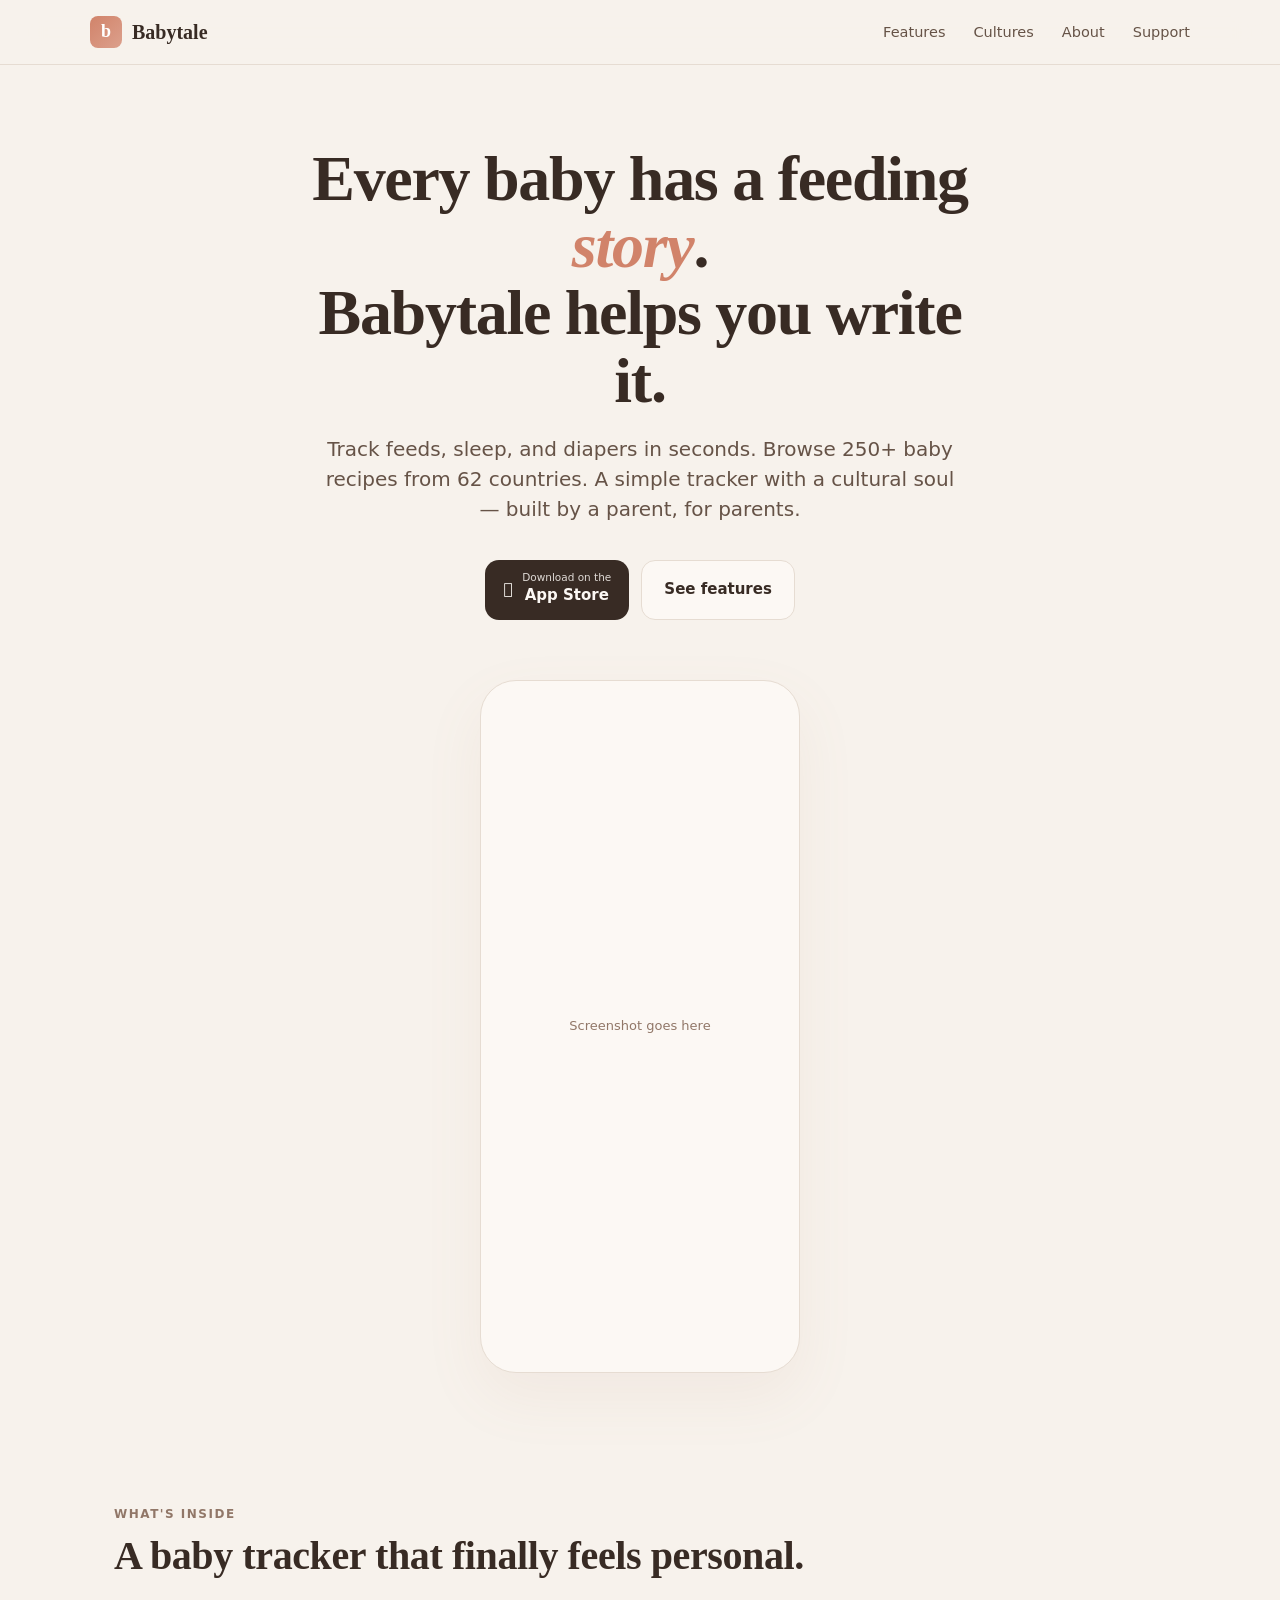
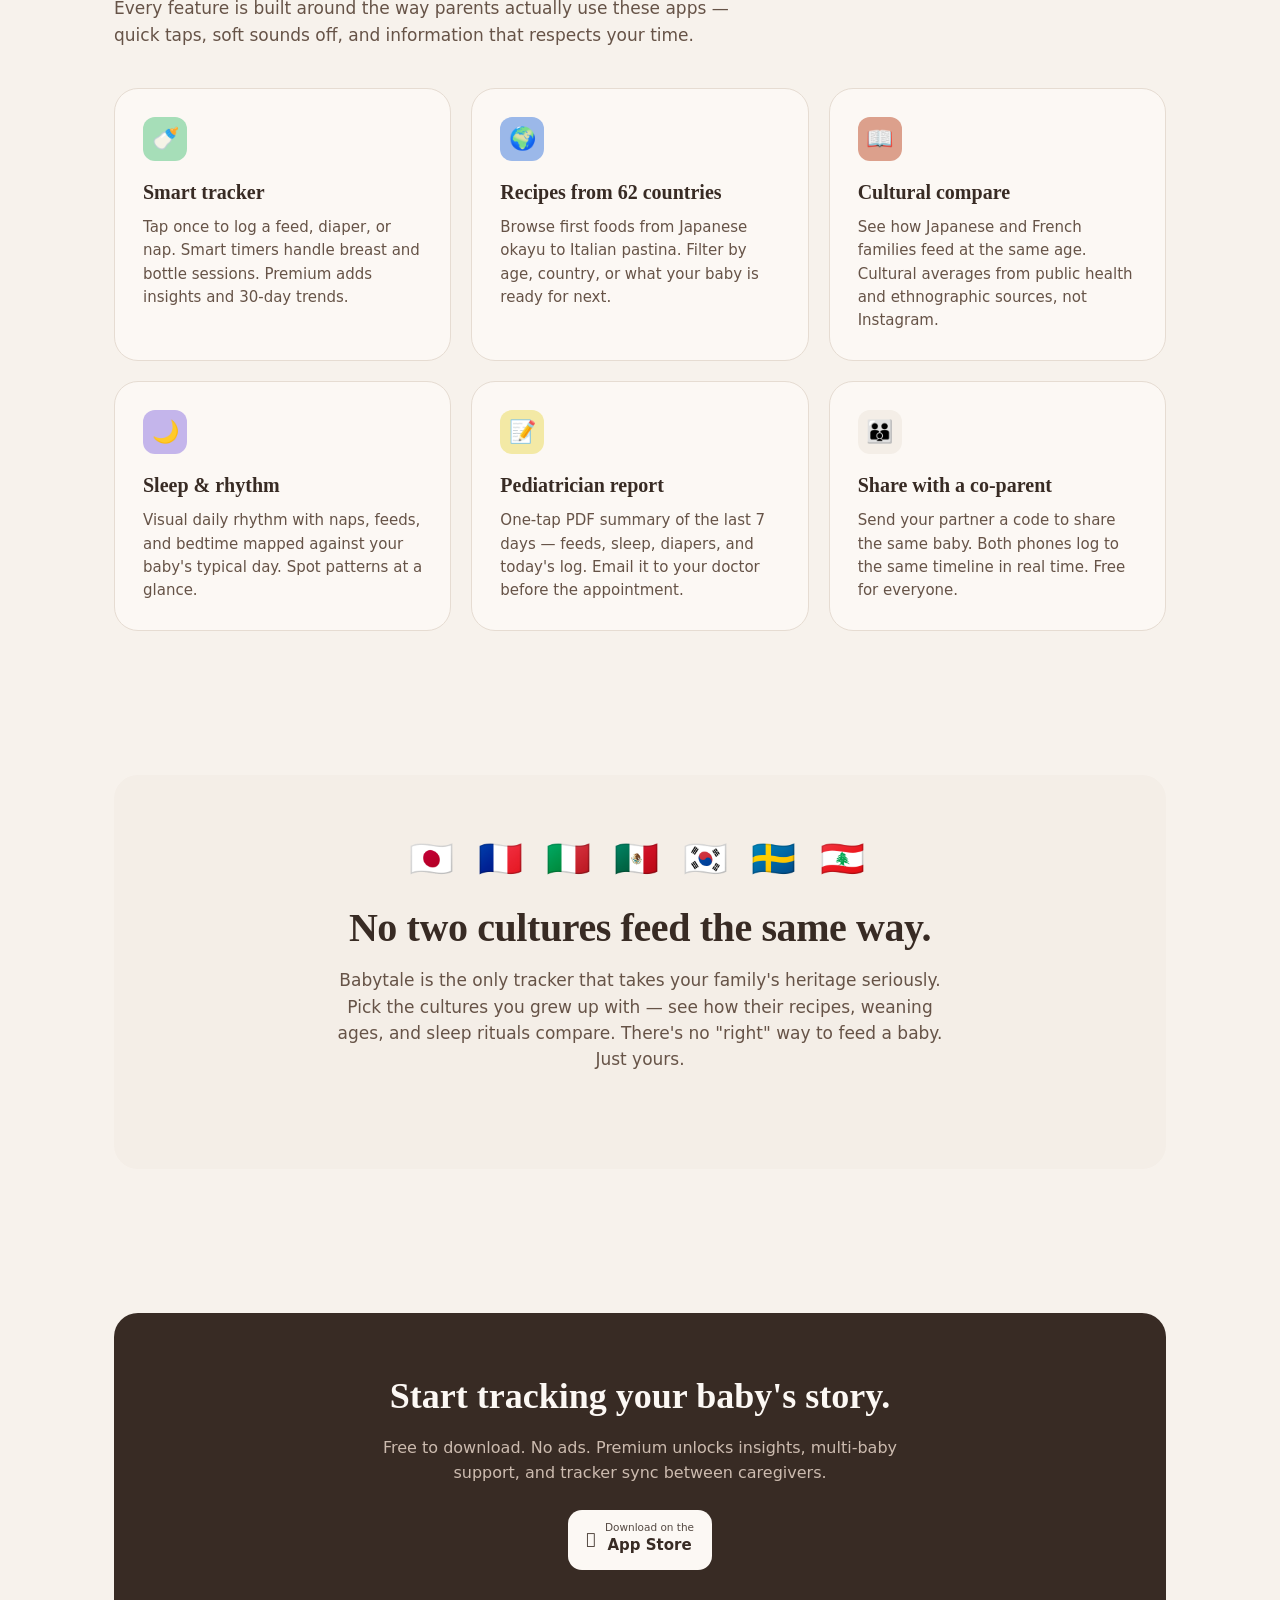
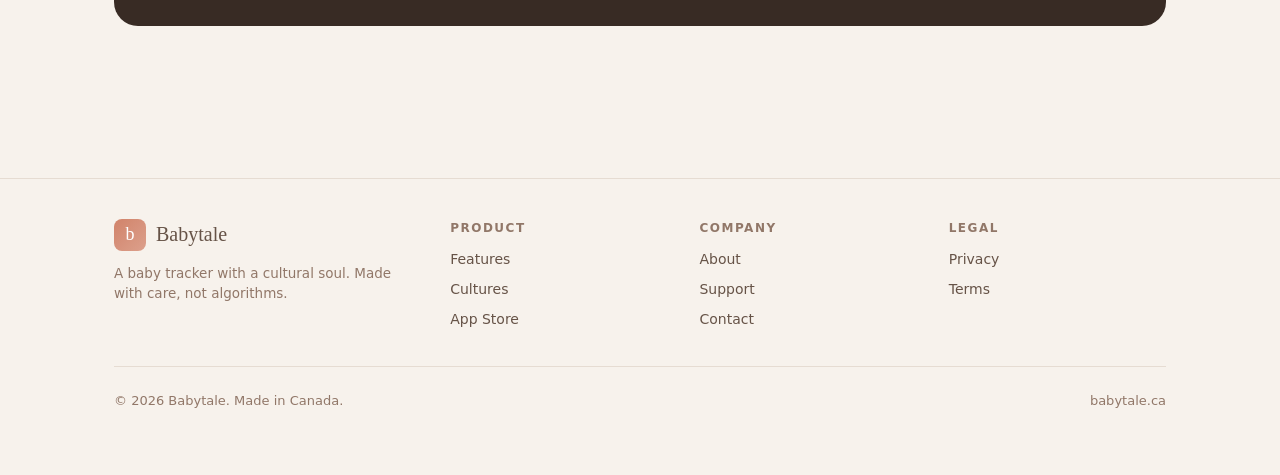
==== index.html @ b8855db1 "Initial commit: scaffold landing, legal, support pages" ====
<!doctype html>
<html lang="en">
<head>
  <meta charset="utf-8" />
  <meta name="viewport" content="width=device-width, initial-scale=1, viewport-fit=cover" />
  <title>Babytale — feeding, sleep, and recipes from around the world</title>
  <meta name="description" content="A baby tracker that respects your heritage. Track feeds, sleep, and diapers. Browse 250+ baby recipes from 62 countries. Built for parents, not data brokers." />
  <meta name="theme-color" content="#F7F2EC" media="(prefers-color-scheme: light)" />
  <meta name="theme-color" content="#12100D" media="(prefers-color-scheme: dark)" />

  <!-- Open Graph -->
  <meta property="og:title" content="Babytale — feeding, sleep, and recipes from around the world" />
  <meta property="og:description" content="Track your baby. Discover what babies eat in 62 cultures." />
  <meta property="og:url" content="https://babytale.ca/" />
  <meta property="og:type" content="website" />
  <meta property="og:image" content="https://babytale.ca/og-image.png" />

  <link rel="icon" href="/favicon.svg" type="image/svg+xml" />
  <link rel="stylesheet" href="/style.css" />
</head>
<body>

  <header class="site-header">
    <div class="container nav">
      <a href="/" class="brand">
        <span class="brand-mark">b</span>
        <span>Babytale</span>
      </a>
      <ul class="nav-links">
        <li><a href="/#features">Features</a></li>
        <li><a href="/#cultures">Cultures</a></li>
        <li><a href="/about.html">About</a></li>
        <li><a href="/support.html">Support</a></li>
      </ul>
    </div>
  </header>

  <main>

    <!-- Hero -->
    <section class="hero">
      <div class="container-narrow">
        <h1>
          Every baby has a feeding <span class="accent">story</span>.<br />
          Babytale helps you write it.
        </h1>
        <p class="lede">
          Track feeds, sleep, and diapers in seconds. Browse 250+ baby recipes from
          62 countries. A simple tracker with a cultural soul — built by a parent,
          for parents.
        </p>
        <div class="hero-actions">
          <!--
            App Store URL — replace with your real link after Apple approves the app.
            The id placeholder is intentional so the badge isn't a broken link in prod.
          -->
          <a href="https://apps.apple.com/app/idXXXXXXXXX" class="app-store-badge" aria-label="Download Babytale on the App Store">
            <span aria-hidden="true">&#xf8ff;</span>
            <span>
              <small>Download on the</small>
              App Store
            </span>
          </a>
          <a href="/#features" class="btn btn-ghost">See features</a>
        </div>

        <!--
          Replace this placeholder with a real screenshot or video poster
          (PNG/WebP recommended, 9:19.5 aspect for iPhone proportions, ~640px wide
          for retina rendering on phones).
        -->
        <div class="hero-mock" aria-hidden="true">
          Screenshot goes here
        </div>
      </div>
    </section>

    <!-- Features -->
    <section class="section" id="features">
      <div class="container">
        <p class="section-eyebrow">What's inside</p>
        <h2 class="section-title">A baby tracker that finally feels personal.</h2>
        <p class="section-lede">
          Every feature is built around the way parents actually use these
          apps — quick taps, soft sounds off, and information that respects
          your time.
        </p>

        <div class="feature-grid">

          <div class="feature-card">
            <div class="feature-icon feed">&#x1F37C;</div>
            <h3>Smart tracker</h3>
            <p>
              Tap once to log a feed, diaper, or nap. Smart timers handle
              breast and bottle sessions. Premium adds insights and 30-day
              trends.
            </p>
          </div>

          <div class="feature-card">
            <div class="feature-icon world">&#x1F30D;</div>
            <h3>Recipes from 62 countries</h3>
            <p>
              Browse first foods from Japanese okayu to Italian pastina.
              Filter by age, country, or what your baby is ready for next.
            </p>
          </div>

          <div class="feature-card">
            <div class="feature-icon coral">&#x1F4D6;</div>
            <h3>Cultural compare</h3>
            <p>
              See how Japanese and French families feed at the same age.
              Cultural averages from public health and ethnographic sources,
              not Instagram.
            </p>
          </div>

          <div class="feature-card">
            <div class="feature-icon sleep">&#x1F319;</div>
            <h3>Sleep & rhythm</h3>
            <p>
              Visual daily rhythm with naps, feeds, and bedtime mapped
              against your baby's typical day. Spot patterns at a glance.
            </p>
          </div>

          <div class="feature-card">
            <div class="feature-icon diap">&#x1F4DD;</div>
            <h3>Pediatrician report</h3>
            <p>
              One-tap PDF summary of the last 7 days — feeds, sleep, diapers,
              and today's log. Email it to your doctor before the
              appointment.
            </p>
          </div>

          <div class="feature-card">
            <div class="feature-icon cream">&#x1F46A;</div>
            <h3>Share with a co-parent</h3>
            <p>
              Send your partner a code to share the same baby. Both phones
              log to the same timeline in real time. Free for everyone.
            </p>
          </div>

        </div>
      </div>
    </section>

    <!-- Cultures -->
    <section class="section" id="cultures">
      <div class="container">
        <div class="culture-band">
          <div class="culture-flags" aria-hidden="true">
            &#x1F1EF;&#x1F1F5; &#x1F1EB;&#x1F1F7; &#x1F1EE;&#x1F1F9; &#x1F1F2;&#x1F1FD; &#x1F1F0;&#x1F1F7; &#x1F1F8;&#x1F1EA; &#x1F1F1;&#x1F1E7;
          </div>
          <h2 class="section-title">No two cultures feed the same way.</h2>
          <p class="section-lede" style="margin-left: auto; margin-right: auto; text-align: center;">
            Babytale is the only tracker that takes your family's heritage
            seriously. Pick the cultures you grew up with — see how their
            recipes, weaning ages, and sleep rituals compare. There's no
            "right" way to feed a baby. Just yours.
          </p>
        </div>
      </div>
    </section>

    <!-- CTA -->
    <section class="section">
      <div class="container">
        <div class="cta-band">
          <h2>Start tracking your baby's story.</h2>
          <p>Free to download. No ads. Premium unlocks insights, multi-baby support, and tracker sync between caregivers.</p>
          <a href="https://apps.apple.com/app/idXXXXXXXXX" class="app-store-badge" aria-label="Download Babytale on the App Store">
            <span aria-hidden="true">&#xf8ff;</span>
            <span>
              <small>Download on the</small>
              App Store
            </span>
          </a>
        </div>
      </div>
    </section>

  </main>

  <!-- Footer -->
  <footer class="site-footer">
    <div class="container">
      <div class="footer-grid">
        <div class="footer-col footer-brand">
          <a href="/" class="brand">
            <span class="brand-mark">b</span>
            <span>Babytale</span>
          </a>
          <p>A baby tracker with a cultural soul. Made with care, not algorithms.</p>
        </div>
        <div class="footer-col">
          <h4>Product</h4>
          <ul>
            <li><a href="/#features">Features</a></li>
            <li><a href="/#cultures">Cultures</a></li>
            <li><a href="https://apps.apple.com/app/idXXXXXXXXX">App Store</a></li>
          </ul>
        </div>
        <div class="footer-col">
          <h4>Company</h4>
          <ul>
            <li><a href="/about.html">About</a></li>
            <li><a href="/support.html">Support</a></li>
            <li><a href="mailto:hello@babytale.ca">Contact</a></li>
          </ul>
        </div>
        <div class="footer-col">
          <h4>Legal</h4>
          <ul>
            <li><a href="/privacy.html">Privacy</a></li>
            <li><a href="/terms.html">Terms</a></li>
          </ul>
        </div>
      </div>
      <div class="footer-meta">
        <span>&copy; 2026 Babytale. Made in Canada.</span>
        <span>babytale.ca</span>
      </div>
    </div>
  </footer>

</body>
</html>
---- style.css ----
/* ──────────────────────────────────────────────────────────────────
   Babytale.ca — shared stylesheet
   ──────────────────────────────────────────────────────────────────
   Brand-aligned with the iOS app palette in Babytale/Theme.swift.
   Two themes: warm cream/coffee in light, warm charcoal in dark.
   System fonts only — no FOUT, instant first paint.
   ────────────────────────────────────────────────────────────────── */

:root {
  /* Light palette — pulled from Theme.swift's light variants */
  --bt-bg:        #F7F2EC;
  --bt-surface:   #FCF8F4;
  --bt-surface-2: #F4EEE7;
  --bt-line:      #E6DCD2;
  --bt-line-2:    #D9CDC1;

  --bt-ink:       #382B24;
  --bt-ink-2:     #665347;
  --bt-ink-3:     #917768;
  --bt-ink-4:     #CCBBAF;

  --bt-primary:   #D1836A;     /* coral/coffee */
  --bt-accent-a:  #DCA08C;     /* peach */
  --bt-accent-b:  #9BB8E9;     /* sky */

  --bt-feed:      #A6DEB8;
  --bt-diap:      #F3E9A5;
  --bt-sleep:     #C4B5EB;

  --bt-card-shadow: rgba(174, 133, 107, 0.08);

  --serif: ui-serif, "Georgia", "Iowan Old Style", "Charter", serif;
  --rounded: -apple-system, BlinkMacSystemFont, "SF Pro Rounded",
             "Helvetica Neue", "Segoe UI", system-ui, sans-serif;

  --radius-sm: 8px;
  --radius-md: 14px;
  --radius-lg: 24px;
}

@media (prefers-color-scheme: dark) {
  :root {
    --bt-bg:        #12100D;
    --bt-surface:   #1D1915;
    --bt-surface-2: #26211C;
    --bt-line:      #393129;
    --bt-line-2:    #463E36;

    --bt-ink:       #F1EAE0;
    --bt-ink-2:     #D0C2B4;
    --bt-ink-3:     #AA9A8A;
    --bt-ink-4:     #6B5C4F;

    --bt-primary:   #E39375;
    --bt-accent-a:  #E3AA94;
    --bt-accent-b:  #8DAEE3;

    --bt-feed:      #79B68E;
    --bt-diap:      #D3C479;
    --bt-sleep:     #A897D6;

    --bt-card-shadow: rgba(0, 0, 0, 0.45);
  }
}

* { box-sizing: border-box; }
html, body { margin: 0; padding: 0; }

body {
  background: var(--bt-bg);
  color: var(--bt-ink);
  font-family: var(--rounded);
  font-size: 16px;
  line-height: 1.55;
  -webkit-font-smoothing: antialiased;
  -moz-osx-font-smoothing: grayscale;
}

a {
  color: var(--bt-primary);
  text-decoration: none;
  transition: opacity 120ms ease;
}

a:hover { opacity: 0.75; }

img {
  max-width: 100%;
  height: auto;
  display: block;
}

/* ─── Container ─── */
.container {
  max-width: 1100px;
  margin: 0 auto;
  padding: 0 24px;
}

.container-narrow {
  max-width: 720px;
  margin: 0 auto;
  padding: 0 24px;
}

/* ─── Top navigation ─── */
.site-header {
  position: sticky;
  top: 0;
  background: color-mix(in srgb, var(--bt-bg) 92%, transparent);
  backdrop-filter: saturate(180%) blur(20px);
  -webkit-backdrop-filter: saturate(180%) blur(20px);
  border-bottom: 1px solid var(--bt-line);
  z-index: 100;
}

.site-header .nav {
  display: flex;
  align-items: center;
  justify-content: space-between;
  padding: 16px 0;
}

.brand {
  display: inline-flex;
  align-items: center;
  gap: 10px;
  font-family: var(--serif);
  font-weight: 700;
  font-size: 20px;
  color: var(--bt-ink);
}

.brand-mark {
  width: 32px;
  height: 32px;
  border-radius: 8px;
  background: linear-gradient(135deg, var(--bt-primary), var(--bt-accent-a));
  display: inline-grid;
  place-items: center;
  color: white;
  font-size: 18px;
}

.nav-links {
  display: flex;
  gap: 28px;
  list-style: none;
  margin: 0;
  padding: 0;
}

.nav-links a {
  color: var(--bt-ink-2);
  font-size: 14.5px;
  font-weight: 500;
}

.nav-links a:hover { color: var(--bt-ink); opacity: 1; }

@media (max-width: 640px) {
  .nav-links { display: none; }
}

/* ─── Hero ─── */
.hero {
  padding: 80px 0 60px;
  text-align: center;
}

.hero h1 {
  font-family: var(--serif);
  font-size: clamp(36px, 6vw, 64px);
  line-height: 1.05;
  font-weight: 700;
  margin: 0 0 20px;
  color: var(--bt-ink);
  letter-spacing: -0.02em;
}

.hero h1 .accent {
  color: var(--bt-primary);
  font-style: italic;
}

.hero p.lede {
  font-size: clamp(17px, 2vw, 20px);
  color: var(--bt-ink-2);
  max-width: 640px;
  margin: 0 auto 36px;
  line-height: 1.5;
}

.hero-actions {
  display: inline-flex;
  gap: 12px;
  flex-wrap: wrap;
  justify-content: center;
}

/* ─── Buttons ─── */
.btn {
  display: inline-flex;
  align-items: center;
  gap: 8px;
  padding: 14px 22px;
  border-radius: var(--radius-md);
  font-weight: 600;
  font-size: 15px;
  border: 1px solid transparent;
  cursor: pointer;
  font-family: var(--rounded);
  transition: transform 100ms ease, box-shadow 100ms ease;
}

.btn:hover { opacity: 1; transform: translateY(-1px); }

.btn-primary {
  background: var(--bt-primary);
  color: white;
}

.btn-primary:hover { color: white; }

.btn-ghost {
  background: var(--bt-surface);
  color: var(--bt-ink);
  border-color: var(--bt-line);
}

.app-store-badge {
  display: inline-flex;
  align-items: center;
  gap: 10px;
  background: var(--bt-ink);
  color: var(--bt-surface);
  padding: 12px 18px;
  border-radius: var(--radius-md);
  font-weight: 600;
  font-size: 15px;
  font-family: var(--rounded);
}

.app-store-badge:hover { color: var(--bt-surface); opacity: 1; transform: translateY(-1px); }

.app-store-badge small {
  display: block;
  font-size: 10.5px;
  font-weight: 500;
  opacity: 0.85;
  line-height: 1;
  margin-bottom: 2px;
}

/* ─── Hero phone mockup placeholder ─── */
.hero-mock {
  margin: 60px auto 0;
  max-width: 320px;
  aspect-ratio: 9 / 19.5;
  background: var(--bt-surface);
  border: 1px solid var(--bt-line);
  border-radius: 36px;
  display: grid;
  place-items: center;
  color: var(--bt-ink-3);
  font-size: 13px;
  box-shadow: 0 24px 60px var(--bt-card-shadow);
}

/* ─── Section header ─── */
.section {
  padding: 72px 0;
}

.section-eyebrow {
  font-size: 12px;
  font-weight: 700;
  letter-spacing: 1.5px;
  text-transform: uppercase;
  color: var(--bt-ink-3);
  margin: 0 0 10px;
}

.section-title {
  font-family: var(--serif);
  font-size: clamp(28px, 4vw, 40px);
  line-height: 1.15;
  margin: 0 0 16px;
  color: var(--bt-ink);
  letter-spacing: -0.01em;
}

.section-lede {
  color: var(--bt-ink-2);
  font-size: 17px;
  max-width: 620px;
  margin: 0 0 40px;
}

/* ─── Feature grid ─── */
.feature-grid {
  display: grid;
  grid-template-columns: repeat(auto-fit, minmax(260px, 1fr));
  gap: 20px;
}

.feature-card {
  background: var(--bt-surface);
  border: 1px solid var(--bt-line);
  border-radius: var(--radius-lg);
  padding: 28px;
  transition: transform 150ms ease, box-shadow 150ms ease;
}

.feature-card:hover {
  transform: translateY(-2px);
  box-shadow: 0 12px 30px var(--bt-card-shadow);
}

.feature-icon {
  width: 44px;
  height: 44px;
  border-radius: 12px;
  display: grid;
  place-items: center;
  font-size: 22px;
  margin-bottom: 16px;
}

.feature-icon.feed  { background: var(--bt-feed); }
.feature-icon.diap  { background: var(--bt-diap); }
.feature-icon.sleep { background: var(--bt-sleep); }
.feature-icon.world { background: var(--bt-accent-b); }
.feature-icon.coral { background: var(--bt-accent-a); }
.feature-icon.cream { background: var(--bt-surface-2); }

.feature-card h3 {
  font-family: var(--serif);
  font-size: 20px;
  margin: 0 0 8px;
  color: var(--bt-ink);
}

.feature-card p {
  margin: 0;
  color: var(--bt-ink-2);
  font-size: 15px;
  line-height: 1.55;
}

/* ─── Culture callout ─── */
.culture-band {
  background: var(--bt-surface-2);
  border-radius: var(--radius-lg);
  padding: 56px 40px;
  text-align: center;
}

.culture-flags {
  font-size: 36px;
  letter-spacing: 6px;
  margin: 0 0 18px;
  user-select: none;
}

@media (max-width: 640px) {
  .culture-band { padding: 40px 24px; }
  .culture-flags { font-size: 26px; letter-spacing: 4px; }
}

/* ─── CTA band ─── */
.cta-band {
  background: var(--bt-ink);
  border-radius: var(--radius-lg);
  padding: 56px 40px;
  text-align: center;
  color: var(--bt-surface);
}

.cta-band h2 {
  font-family: var(--serif);
  font-size: clamp(26px, 4vw, 36px);
  margin: 0 0 12px;
  color: var(--bt-surface);
}

.cta-band p {
  color: var(--bt-ink-4);
  max-width: 520px;
  margin: 0 auto 24px;
  font-size: 16px;
}

.cta-band .app-store-badge {
  background: var(--bt-surface);
  color: var(--bt-ink);
}

@media (max-width: 640px) {
  .cta-band { padding: 40px 24px; }
}

/* ─── Footer ─── */
.site-footer {
  border-top: 1px solid var(--bt-line);
  padding: 40px 0 64px;
  margin-top: 80px;
  color: var(--bt-ink-3);
  font-size: 14px;
}

.footer-grid {
  display: grid;
  grid-template-columns: 1.4fr 1fr 1fr 1fr;
  gap: 32px;
}

@media (max-width: 640px) {
  .footer-grid { grid-template-columns: 1fr 1fr; }
}

.footer-col h4 {
  font-size: 12px;
  letter-spacing: 1.5px;
  text-transform: uppercase;
  color: var(--bt-ink-3);
  margin: 0 0 12px;
}

.footer-col ul {
  list-style: none;
  margin: 0;
  padding: 0;
  display: flex;
  flex-direction: column;
  gap: 8px;
}

.footer-col a {
  color: var(--bt-ink-2);
  font-weight: 500;
}

.footer-col a:hover { color: var(--bt-ink); }

.footer-brand p {
  margin: 12px 0 0;
  color: var(--bt-ink-3);
  font-size: 13.5px;
  line-height: 1.5;
  max-width: 280px;
}

.footer-meta {
  margin-top: 36px;
  padding-top: 24px;
  border-top: 1px solid var(--bt-line);
  font-size: 13px;
  color: var(--bt-ink-3);
  display: flex;
  justify-content: space-between;
  flex-wrap: wrap;
  gap: 12px;
}

/* ─── Legal & long-form pages ─── */
.page-header {
  padding: 72px 0 24px;
}

.page-header h1 {
  font-family: var(--serif);
  font-size: clamp(32px, 5vw, 48px);
  margin: 0 0 12px;
  color: var(--bt-ink);
  letter-spacing: -0.01em;
}

.page-header .updated {
  color: var(--bt-ink-3);
  font-size: 14px;
}

.prose {
  padding: 24px 0 60px;
  color: var(--bt-ink-2);
  line-height: 1.65;
  font-size: 16px;
}

.prose h2 {
  font-family: var(--serif);
  font-size: 24px;
  color: var(--bt-ink);
  margin: 40px 0 12px;
  letter-spacing: -0.005em;
}

.prose h3 {
  font-family: var(--serif);
  font-size: 18px;
  color: var(--bt-ink);
  margin: 28px 0 8px;
}

.prose p { margin: 0 0 14px; }

.prose ul, .prose ol {
  margin: 0 0 14px;
  padding-left: 22px;
}

.prose li { margin-bottom: 6px; }

.prose code {
  background: var(--bt-surface-2);
  padding: 2px 6px;
  border-radius: 4px;
  font-size: 14px;
  font-family: ui-monospace, Menlo, monospace;
}

.prose strong { color: var(--bt-ink); }

/* ─── Cards on Support page ─── */
.support-grid {
  display: grid;
  grid-template-columns: repeat(auto-fit, minmax(260px, 1fr));
  gap: 20px;
  margin-top: 20px;
}

.support-card {
  background: var(--bt-surface);
  border: 1px solid var(--bt-line);
  border-radius: var(--radius-md);
  padding: 24px;
}

.support-card h3 {
  font-family: var(--serif);
  font-size: 18px;
  color: var(--bt-ink);
  margin: 0 0 8px;
}

.support-card p {
  color: var(--bt-ink-2);
  font-size: 15px;
  margin: 0 0 12px;
}

.support-card a {
  font-weight: 600;
  font-size: 15px;
}
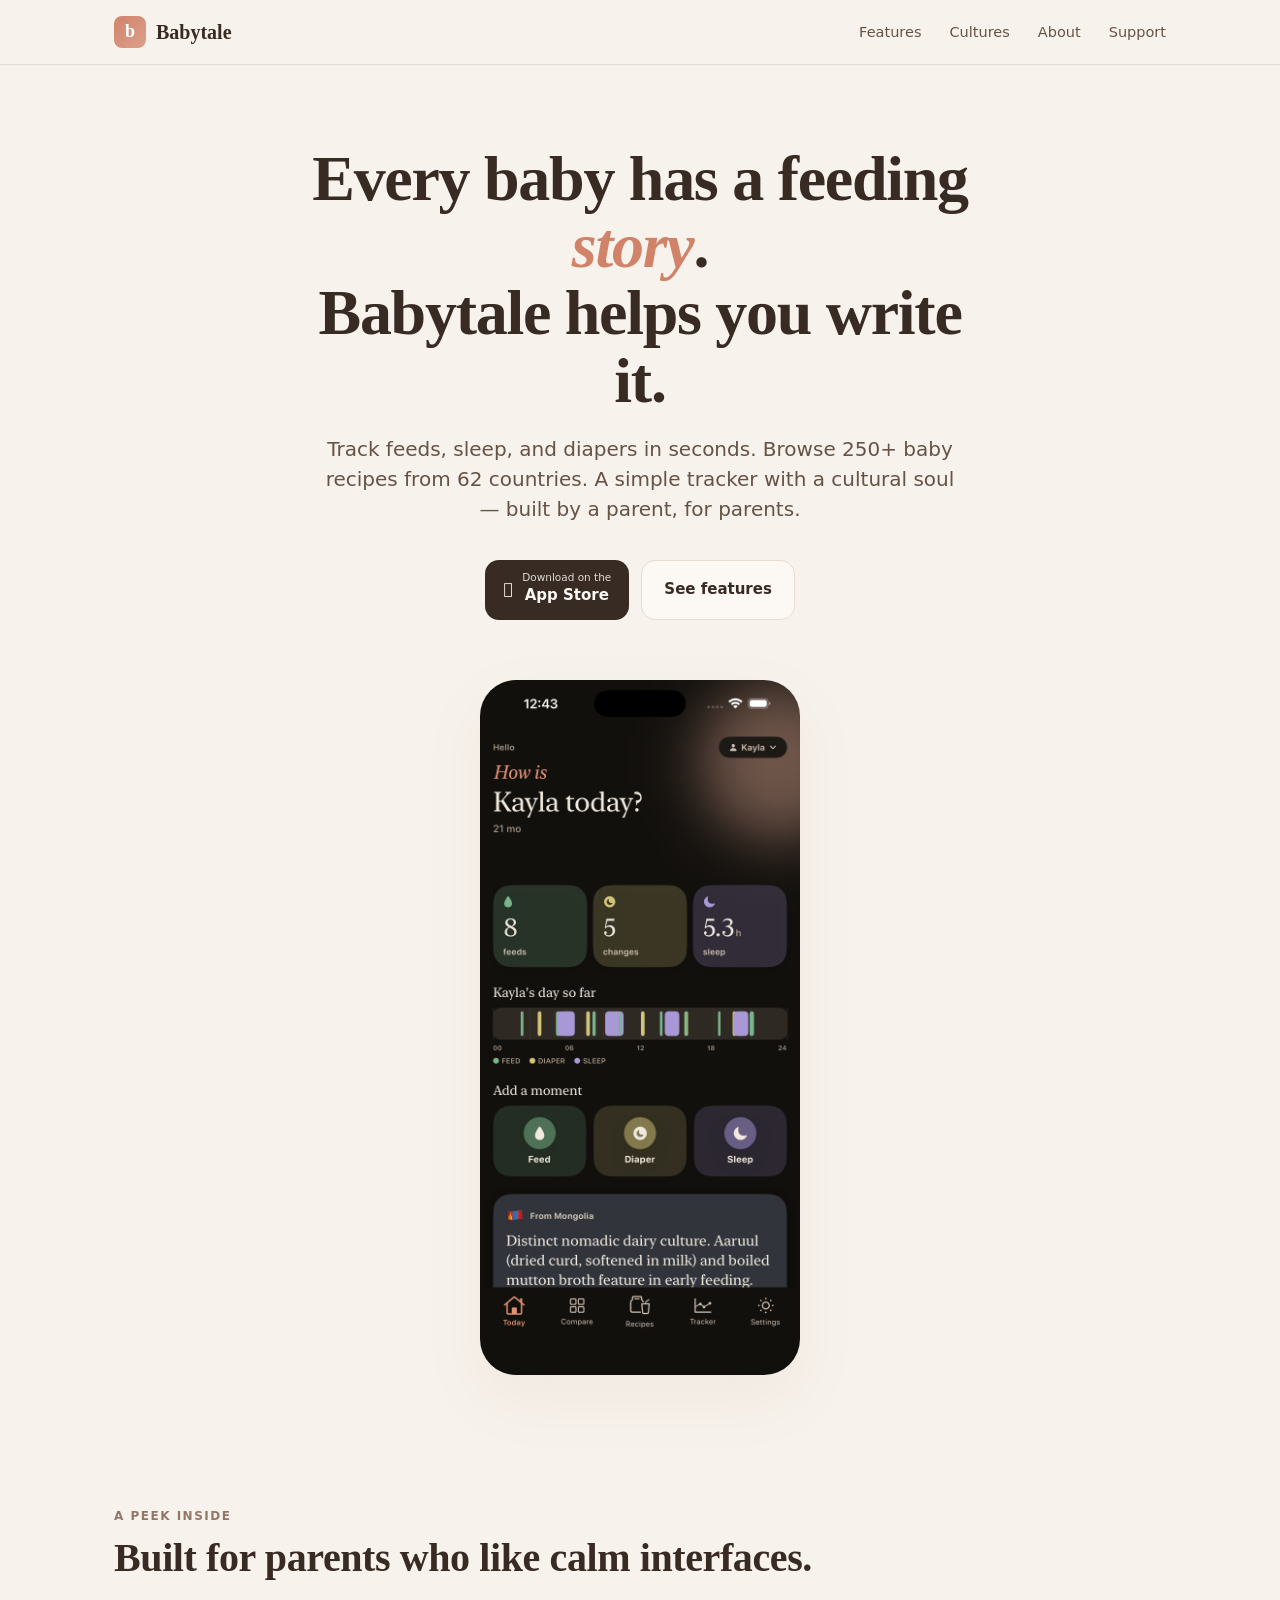
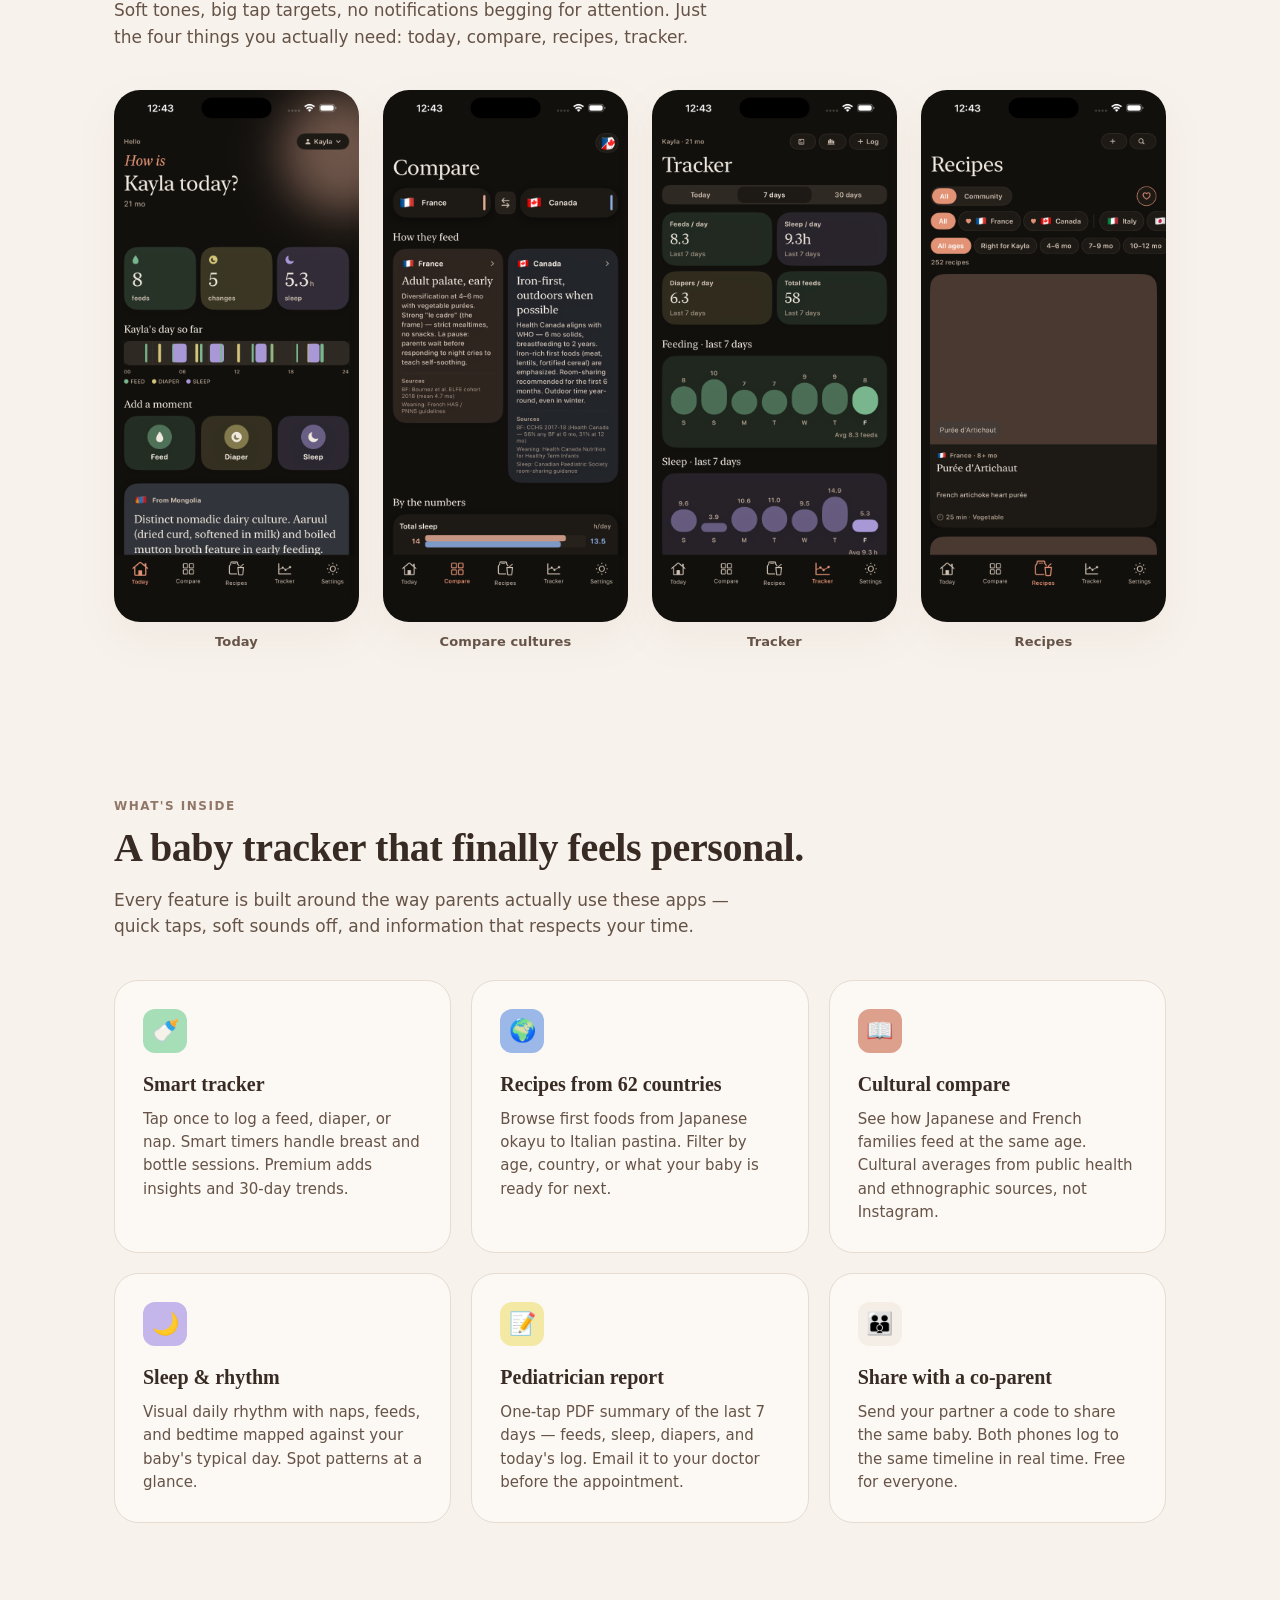
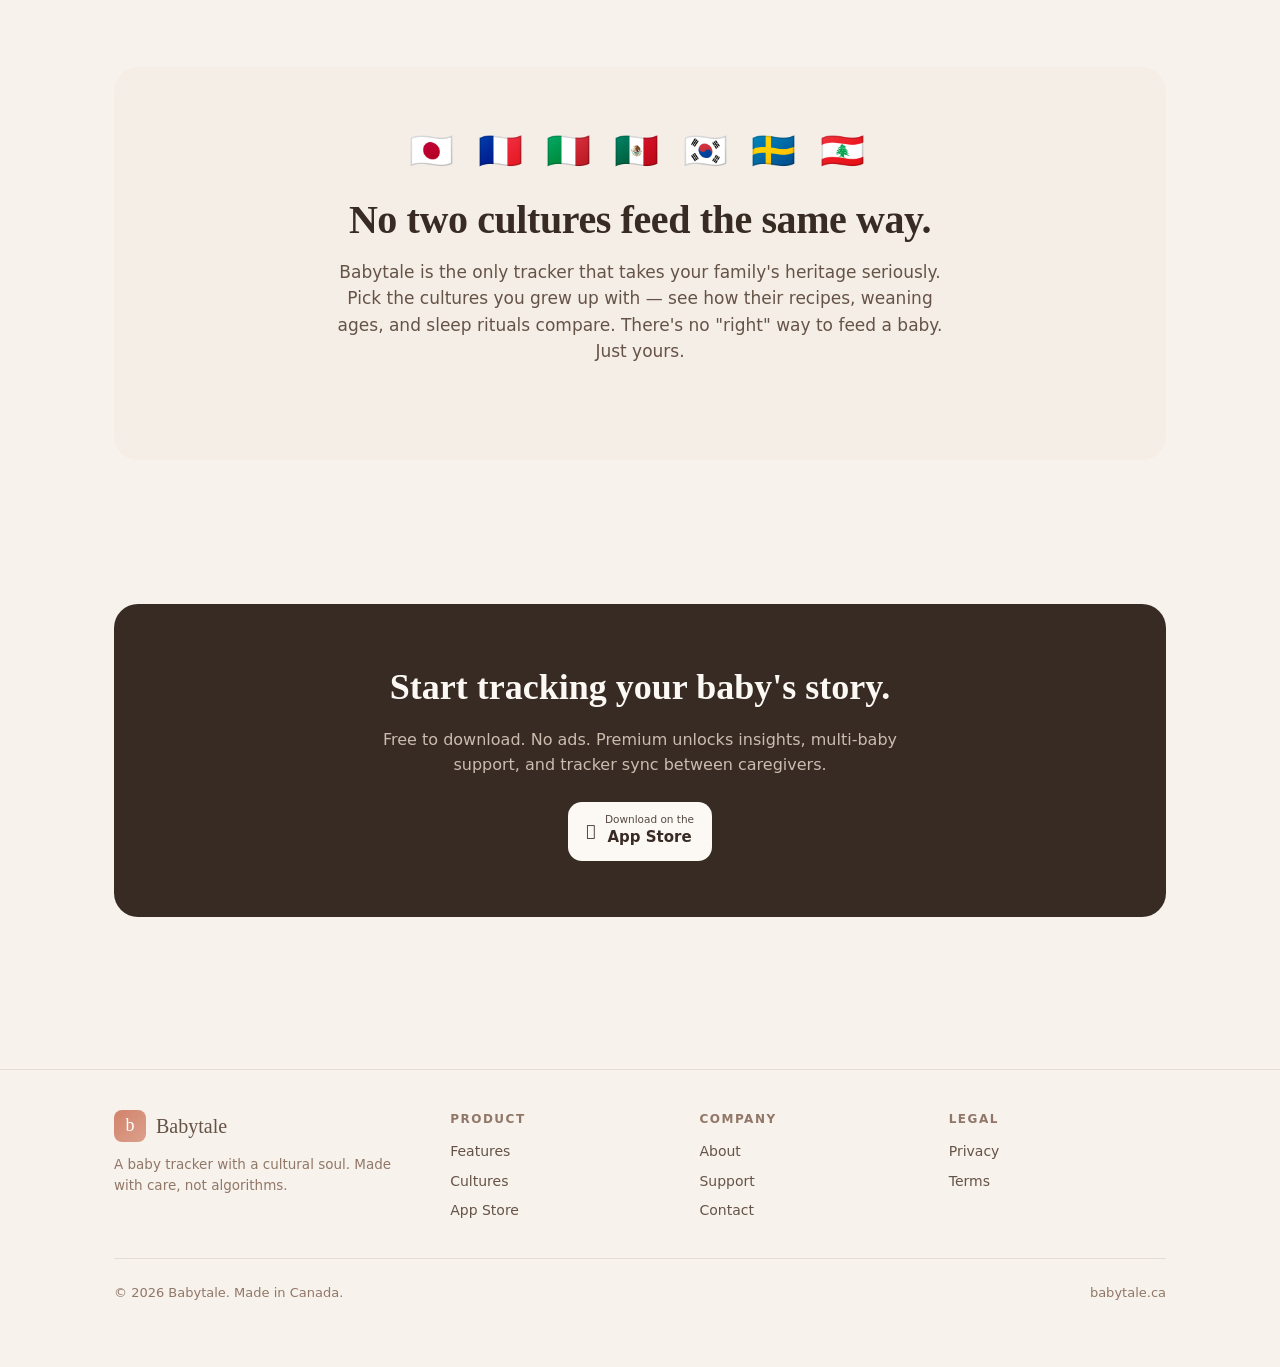
==== commit 081d4bd3: "Replace hero placeholder with real screenshots and add showcase row The hero now uses a real Today s" ====
--- a/index.html
+++ b/index.html
@@ -64,13 +64,45 @@
           <a href="/#features" class="btn btn-ghost">See features</a>
         </div>
 
-        <!--
-          Replace this placeholder with a real screenshot or video poster
-          (PNG/WebP recommended, 9:19.5 aspect for iPhone proportions, ~640px wide
-          for retina rendering on phones).
-        -->
-        <div class="hero-mock" aria-hidden="true">
-          Screenshot goes here
+        <div class="hero-phone">
+          <img
+            src="/screenshots/today.png"
+            alt="Babytale's Today screen showing Kayla's feeds, diapers, and sleep summary"
+            class="hero-phone-img"
+            loading="eager"
+            decoding="async"
+          />
+        </div>
+      </div>
+    </section>
+
+    <!-- Screenshot showcase -->
+    <section class="section section-tight" id="screens">
+      <div class="container">
+        <p class="section-eyebrow">A peek inside</p>
+        <h2 class="section-title">Built for parents who like calm interfaces.</h2>
+        <p class="section-lede">
+          Soft tones, big tap targets, no notifications begging for attention.
+          Just the four things you actually need: today, compare, recipes, tracker.
+        </p>
+
+        <div class="screenshot-row" role="list">
+          <figure class="screenshot" role="listitem">
+            <img src="/screenshots/today.png" alt="Today screen with feed, diaper, and sleep summary cards" loading="lazy" decoding="async" />
+            <figcaption>Today</figcaption>
+          </figure>
+          <figure class="screenshot" role="listitem">
+            <img src="/screenshots/compare.png" alt="Compare screen showing France and Canada feeding cultures side by side" loading="lazy" decoding="async" />
+            <figcaption>Compare cultures</figcaption>
+          </figure>
+          <figure class="screenshot" role="listitem">
+            <img src="/screenshots/tracker.png" alt="Tracker screen with 7-day feeds and sleep charts" loading="lazy" decoding="async" />
+            <figcaption>Tracker</figcaption>
+          </figure>
+          <figure class="screenshot" role="listitem">
+            <img src="/screenshots/recipes.png" alt="Recipes screen with 252 baby recipes filtered by country" loading="lazy" decoding="async" />
+            <figcaption>Recipes</figcaption>
+          </figure>
         </div>
       </div>
     </section>
--- a/style.css
+++ b/style.css
@@ -118,7 +118,7 @@
   display: flex;
   align-items: center;
   justify-content: space-between;
-  padding: 16px 0;
+  padding: 16px 24px;
 }
 
 .brand {
@@ -252,19 +252,81 @@
   margin-bottom: 2px;
 }
 
-/* ─── Hero phone mockup placeholder ─── */
-.hero-mock {
+/* ─── Hero phone mockup ─── */
+/* The PNG is rendered raw — no chrome — because the in-app dark theme
+   already feels like a "device" against the light page. A subtle drop
+   shadow plus rounded corners is enough to float it. */
+.hero-phone {
   margin: 60px auto 0;
   max-width: 320px;
-  aspect-ratio: 9 / 19.5;
+}
+
+.hero-phone-img {
+  width: 100%;
+  height: auto;
+  display: block;
+  border-radius: 36px;
+  box-shadow: 0 24px 60px var(--bt-card-shadow);
+  /* Crisp on retina; let the browser scale a 2x source down. */
+  image-rendering: -webkit-optimize-contrast;
+}
+
+/* ─── Screenshot row ─── */
+/* Horizontal scroll on narrow viewports, 4-up on wide. The figures keep
+   their own captions so the row stays scannable without alt-text hover. */
+.section-tight { padding-top: 32px; padding-bottom: 32px; }
+
+.screenshot-row {
+  display: grid;
+  grid-template-columns: repeat(4, 1fr);
+  gap: 24px;
+  margin-top: 12px;
+}
+
+@media (max-width: 900px) {
+  .screenshot-row {
+    grid-template-columns: repeat(2, 1fr);
+    gap: 18px;
+  }
+}
+
+@media (max-width: 540px) {
+  .screenshot-row {
+    /* On phones, side-scroll instead of stacking — feels app-store-y and
+       keeps each shot at a readable size. */
+    display: flex;
+    overflow-x: auto;
+    scroll-snap-type: x mandatory;
+    margin: 12px -20px 0;
+    padding: 0 20px 8px;
+    gap: 14px;
+  }
+  .screenshot { flex: 0 0 70%; scroll-snap-align: start; }
+}
+
+.screenshot {
+  margin: 0;
+  display: flex;
+  flex-direction: column;
+  align-items: center;
+  gap: 10px;
+}
+
+.screenshot img {
+  width: 100%;
+  height: auto;
+  display: block;
+  border-radius: 26px;
+  box-shadow: 0 16px 40px var(--bt-card-shadow);
   background: var(--bt-surface);
-  border: 1px solid var(--bt-line);
-  border-radius: 36px;
-  display: grid;
-  place-items: center;
-  color: var(--bt-ink-3);
+}
+
+.screenshot figcaption {
+  font-family: var(--rounded);
   font-size: 13px;
-  box-shadow: 0 24px 60px var(--bt-card-shadow);
+  font-weight: 600;
+  color: var(--bt-ink-2);
+  letter-spacing: 0.01em;
 }
 
 /* ─── Section header ─── */
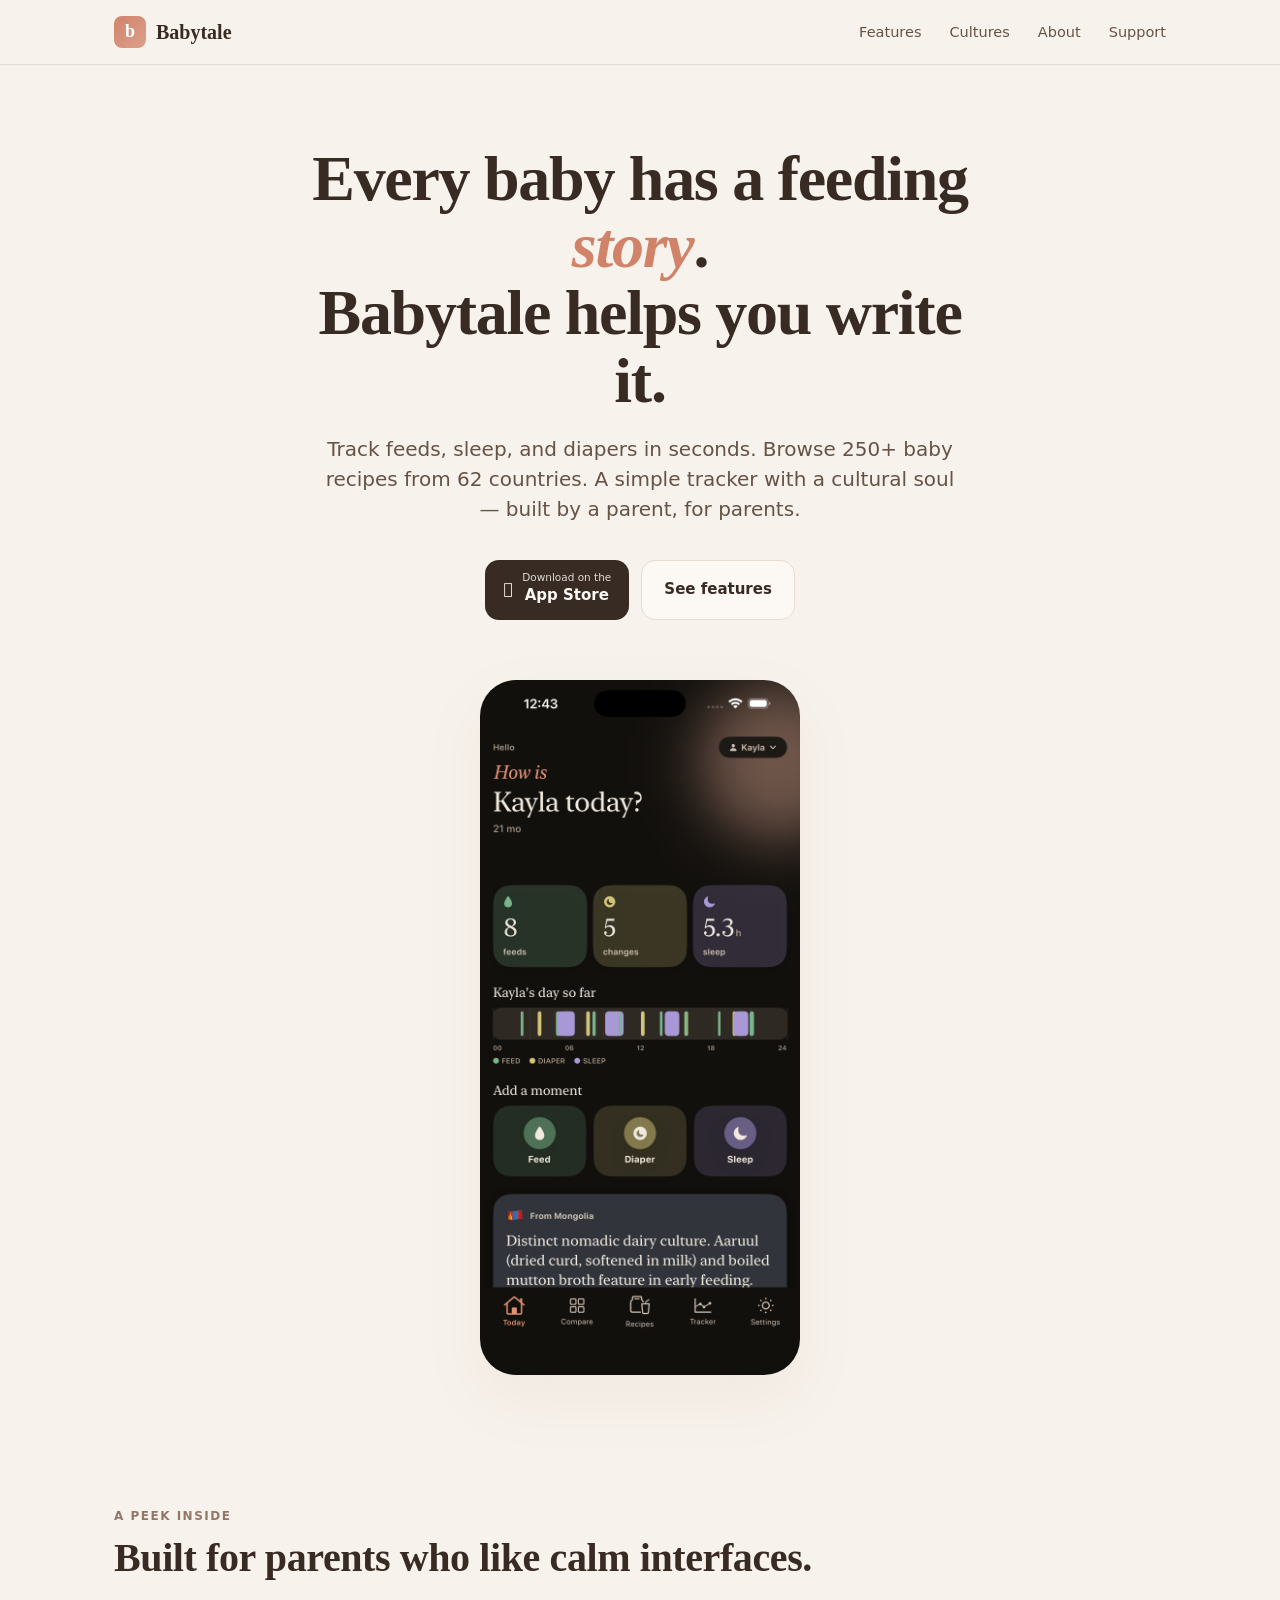
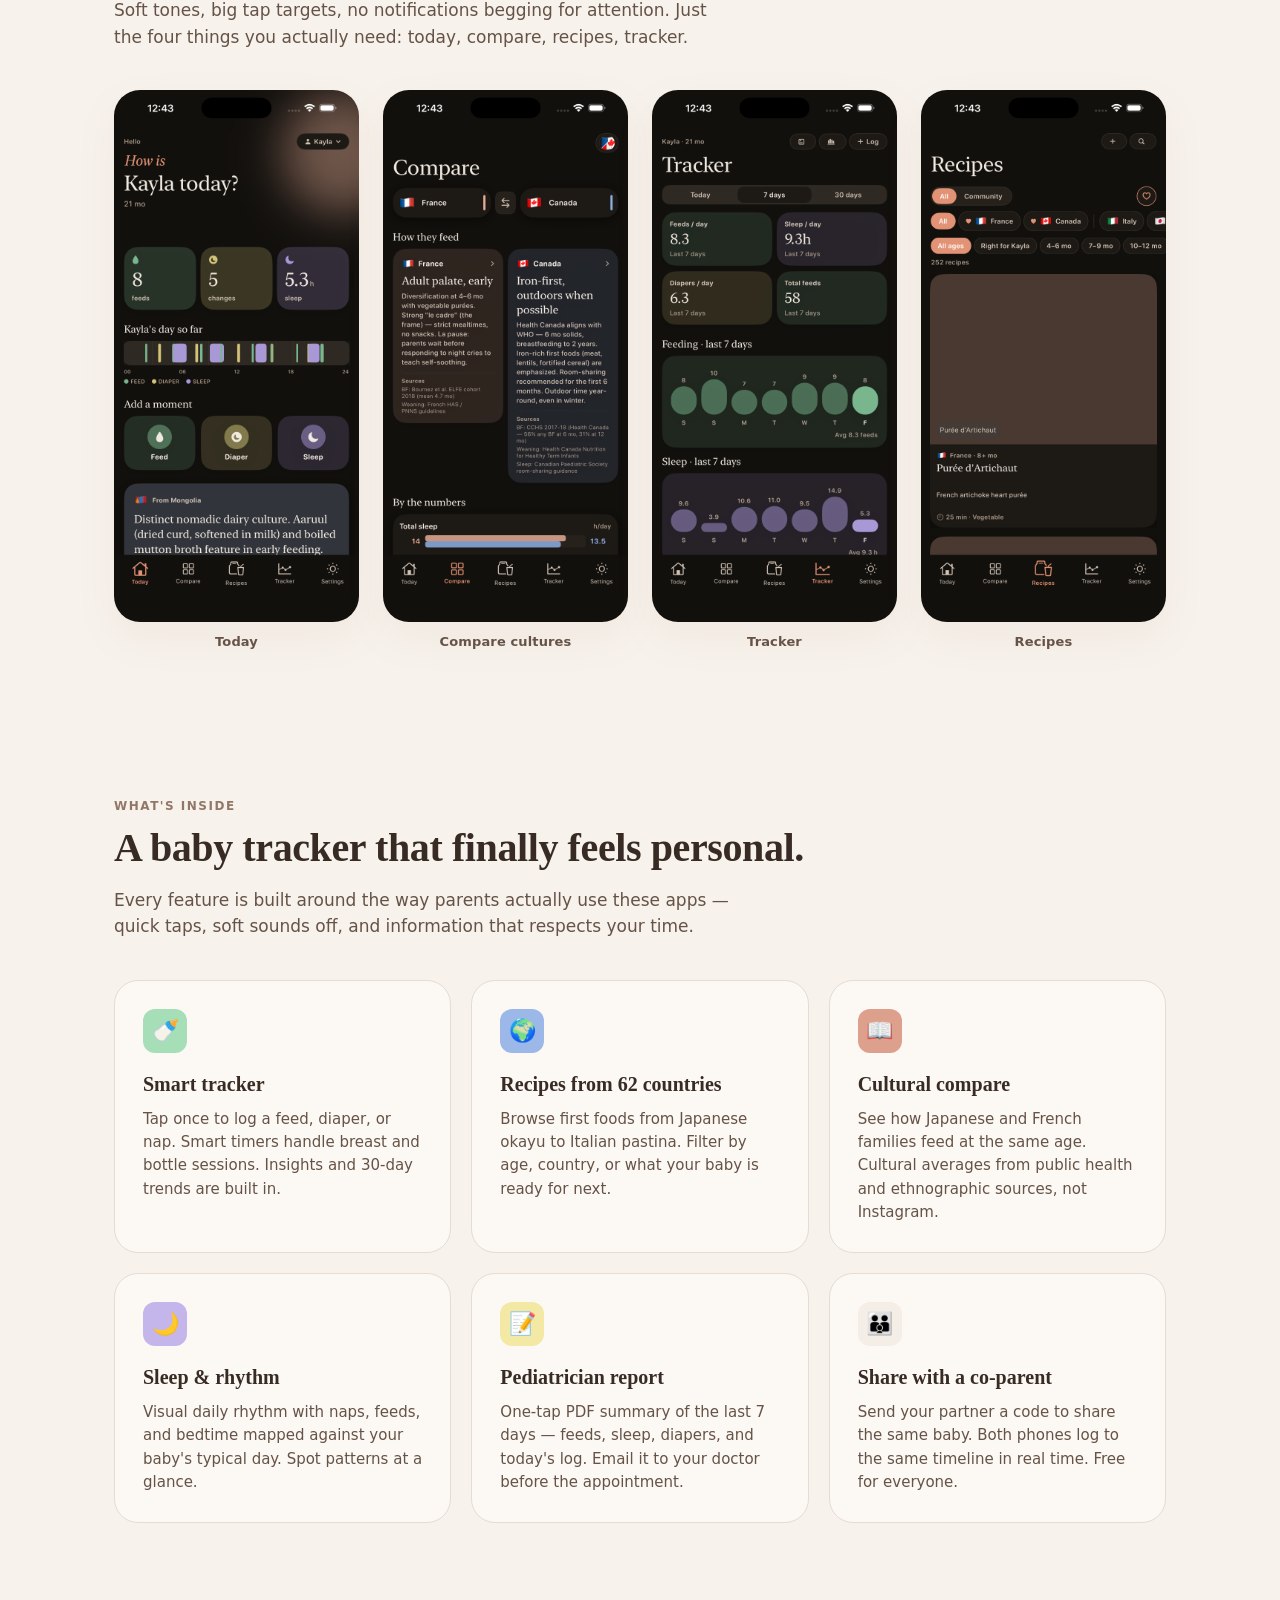
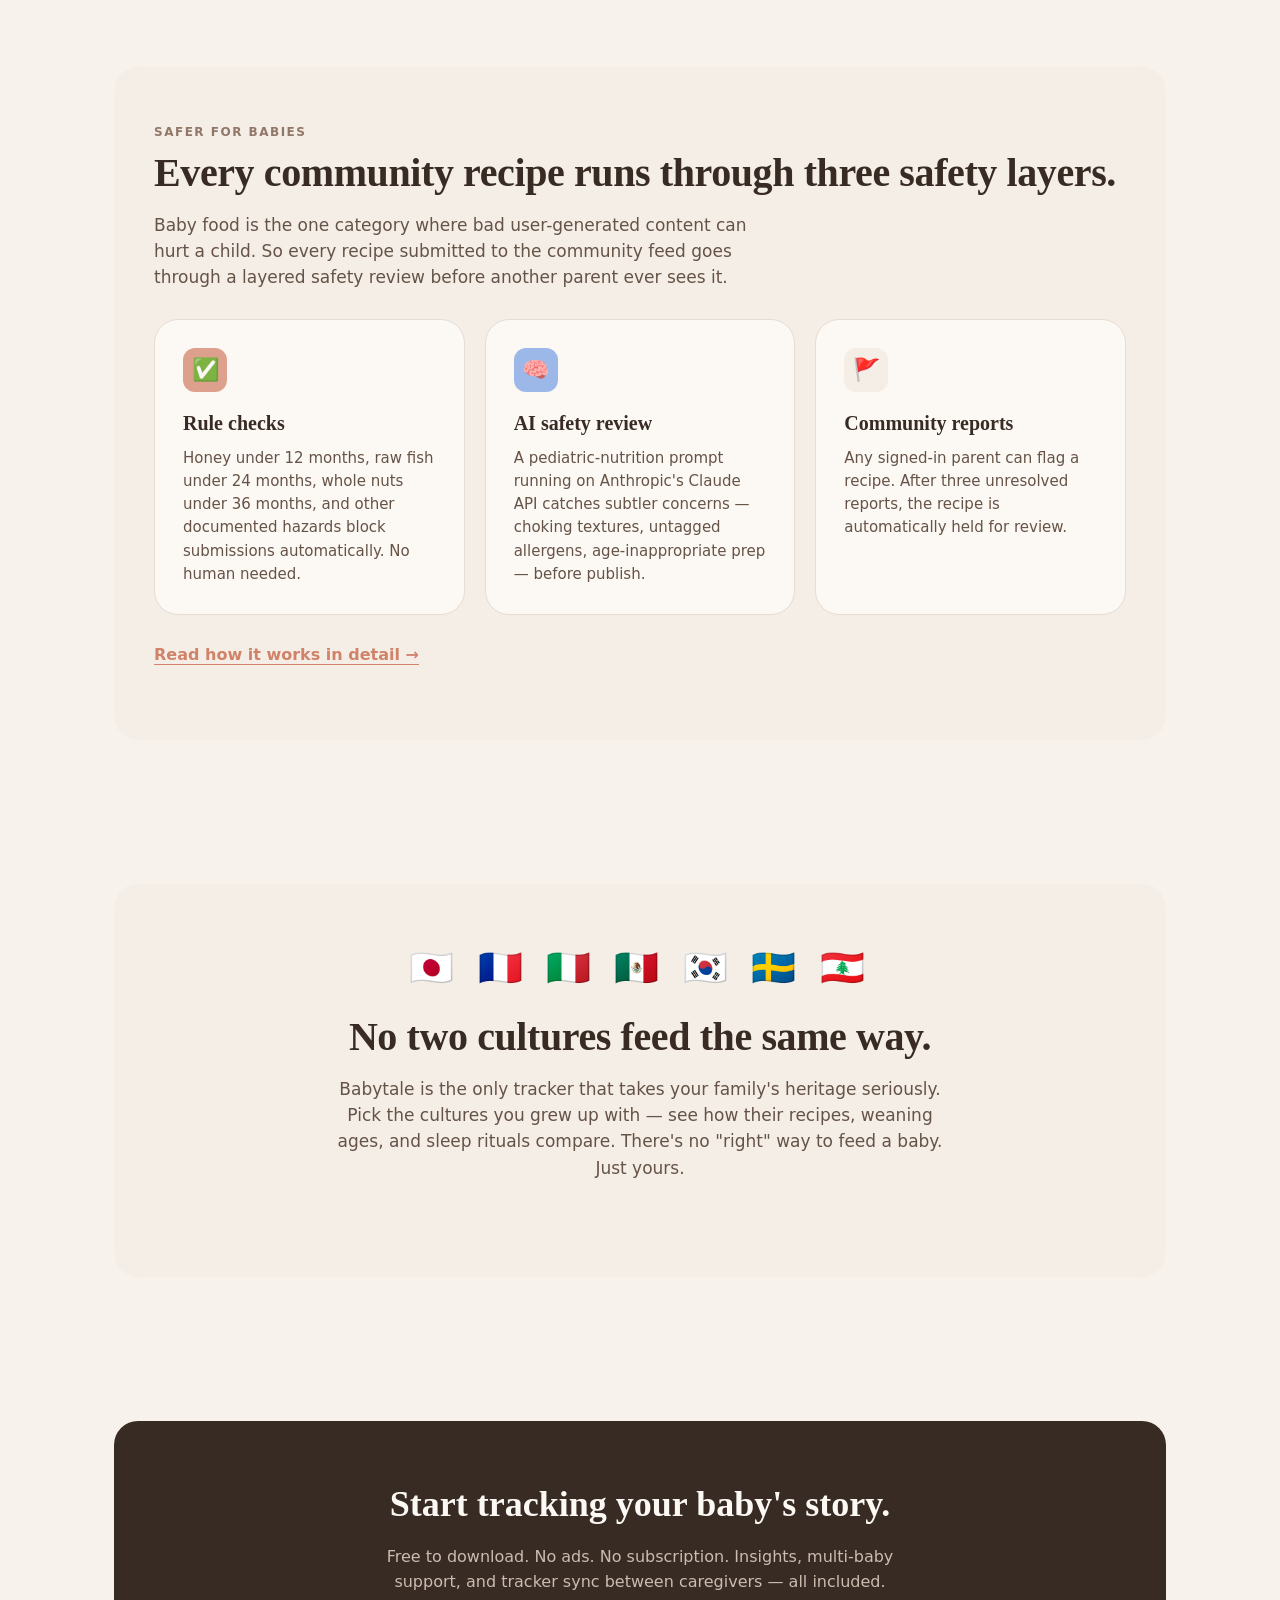
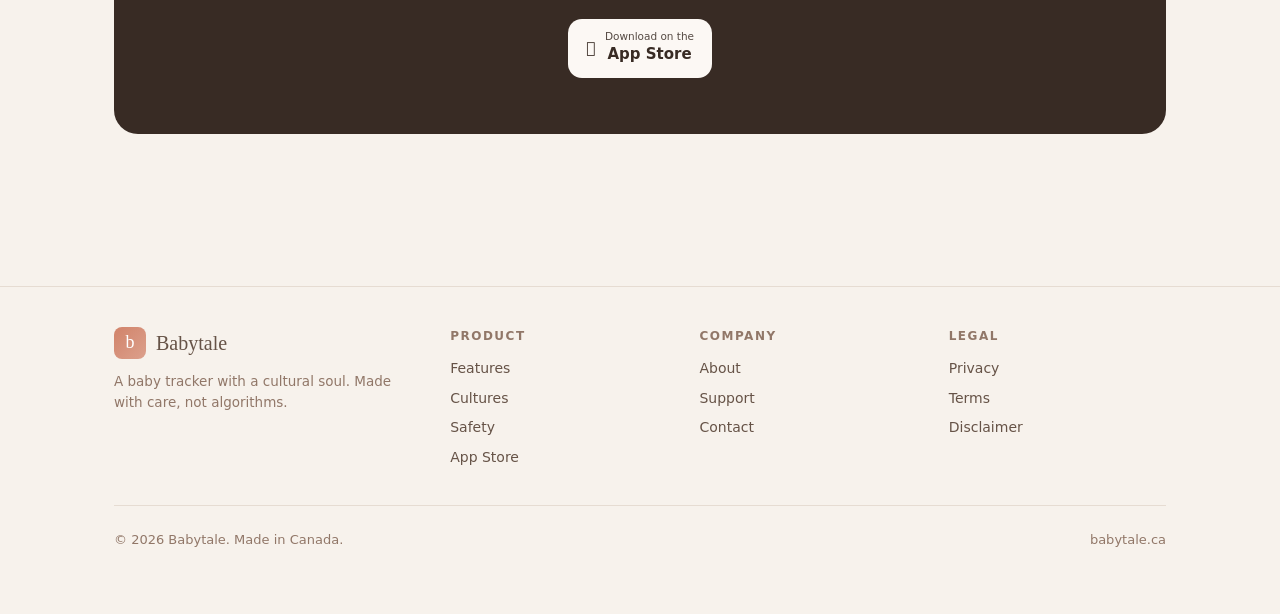
==== commit 38e828bc: "Refresh site for free-tier launch + UGC safety pipeline - Privacy Policy: Apple-only sign-in, named " ====
--- a/index.html
+++ b/index.html
@@ -125,8 +125,8 @@
             <h3>Smart tracker</h3>
             <p>
               Tap once to log a feed, diaper, or nap. Smart timers handle
-              breast and bottle sessions. Premium adds insights and 30-day
-              trends.
+              breast and bottle sessions. Insights and 30-day trends are
+              built in.
             </p>
           </div>
 
@@ -177,6 +177,68 @@
             </p>
           </div>
 
+        </div>
+      </div>
+    </section>
+
+    <!-- Safety -->
+    <!--
+      Trust signal for the community recipe feature. The cultural recipe
+      angle is babytale's moat, but UGC for baby food only works if parents
+      believe the safety pipeline is real. This band surfaces the three
+      layers up front so anyone evaluating the app sees them before the
+      first download — and CTAs to /safety.html for the full version.
+    -->
+    <section class="section" id="safety">
+      <div class="container">
+        <div class="culture-band" style="text-align: left;">
+          <p class="section-eyebrow" style="margin-bottom: 8px;">Safer for babies</p>
+          <h2 class="section-title" style="margin-top: 0;">
+            Every community recipe runs through three safety layers.
+          </h2>
+          <p class="section-lede" style="margin-bottom: 28px;">
+            Baby food is the one category where bad user-generated content
+            can hurt a child. So every recipe submitted to the community
+            feed goes through a layered safety review before another parent
+            ever sees it.
+          </p>
+
+          <div class="feature-grid" style="margin-top: 0;">
+            <div class="feature-card">
+              <div class="feature-icon coral">&#x2705;</div>
+              <h3>Rule checks</h3>
+              <p>
+                Honey under 12 months, raw fish under 24 months, whole
+                nuts under 36 months, and other documented hazards block
+                submissions automatically. No human needed.
+              </p>
+            </div>
+
+            <div class="feature-card">
+              <div class="feature-icon world">&#x1F9E0;</div>
+              <h3>AI safety review</h3>
+              <p>
+                A pediatric-nutrition prompt running on Anthropic's
+                Claude API catches subtler concerns — choking textures,
+                untagged allergens, age-inappropriate prep — before
+                publish.
+              </p>
+            </div>
+
+            <div class="feature-card">
+              <div class="feature-icon cream">&#x1F6A9;</div>
+              <h3>Community reports</h3>
+              <p>
+                Any signed-in parent can flag a recipe. After three
+                unresolved reports, the recipe is automatically held
+                for review.
+              </p>
+            </div>
+          </div>
+
+          <p style="margin-top: 28px;">
+            <a href="/safety.html" style="font-weight: 600; text-decoration: underline; text-underline-offset: 4px;">Read how it works in detail →</a>
+          </p>
         </div>
       </div>
     </section>
@@ -204,7 +266,7 @@
       <div class="container">
         <div class="cta-band">
           <h2>Start tracking your baby's story.</h2>
-          <p>Free to download. No ads. Premium unlocks insights, multi-baby support, and tracker sync between caregivers.</p>
+          <p>Free to download. No ads. No subscription. Insights, multi-baby support, and tracker sync between caregivers — all included.</p>
           <a href="https://apps.apple.com/app/idXXXXXXXXX" class="app-store-badge" aria-label="Download Babytale on the App Store">
             <span aria-hidden="true">&#xf8ff;</span>
             <span>
@@ -234,6 +296,7 @@
           <ul>
             <li><a href="/#features">Features</a></li>
             <li><a href="/#cultures">Cultures</a></li>
+            <li><a href="/safety.html">Safety</a></li>
             <li><a href="https://apps.apple.com/app/idXXXXXXXXX">App Store</a></li>
           </ul>
         </div>
@@ -250,6 +313,7 @@
           <ul>
             <li><a href="/privacy.html">Privacy</a></li>
             <li><a href="/terms.html">Terms</a></li>
+            <li><a href="/disclaimer.html">Disclaimer</a></li>
           </ul>
         </div>
       </div>
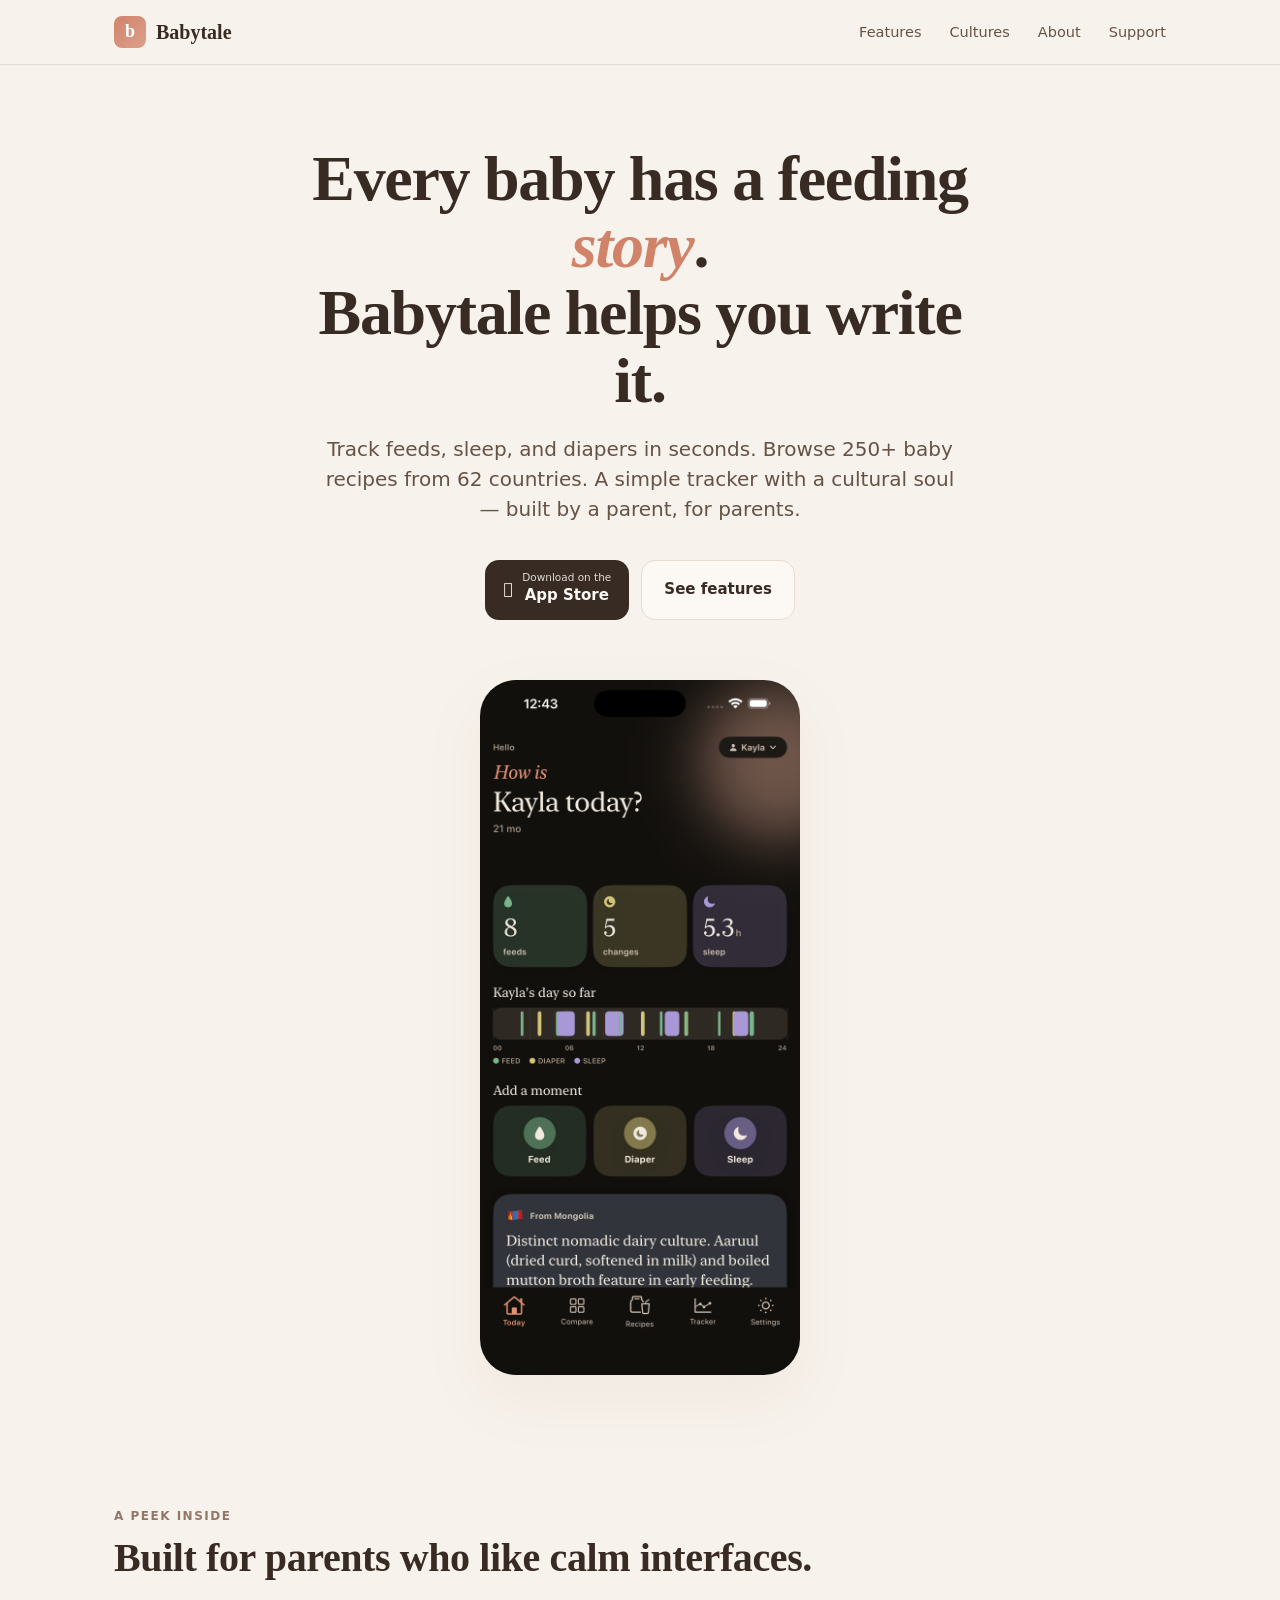
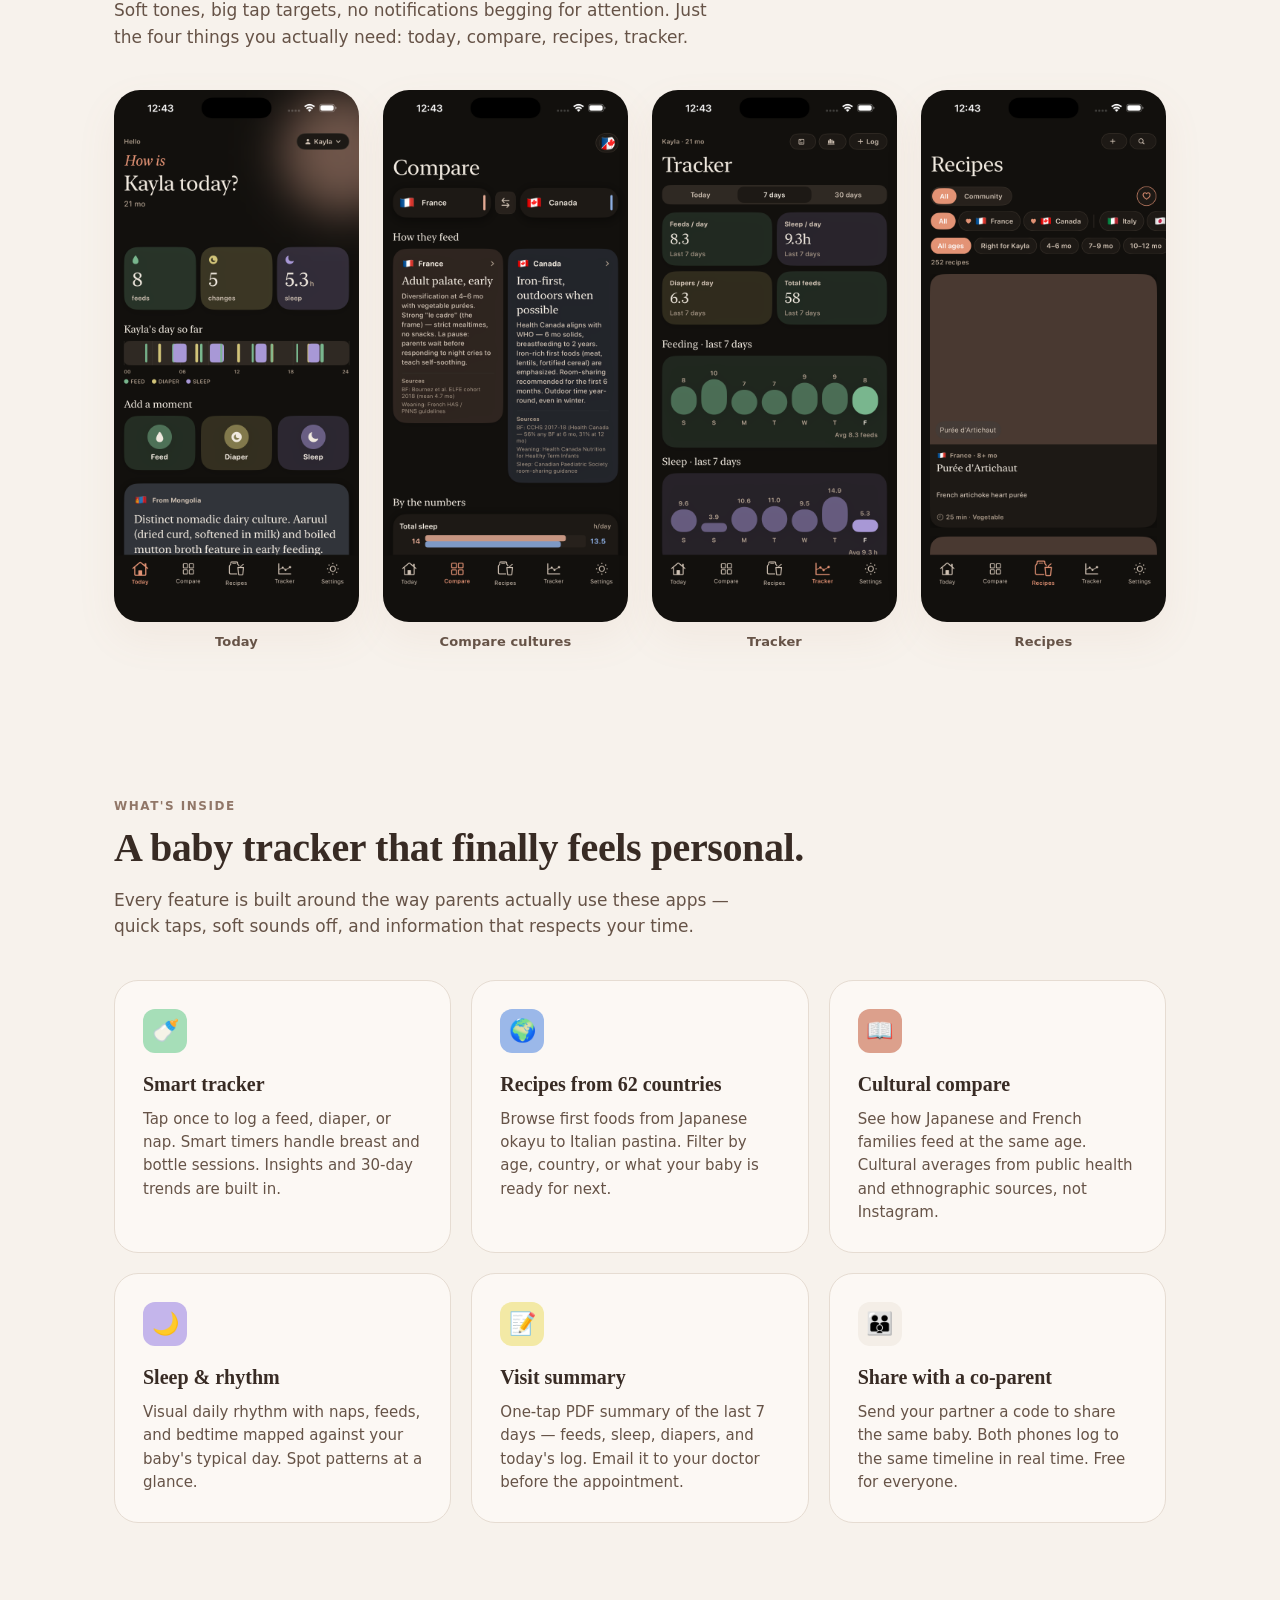
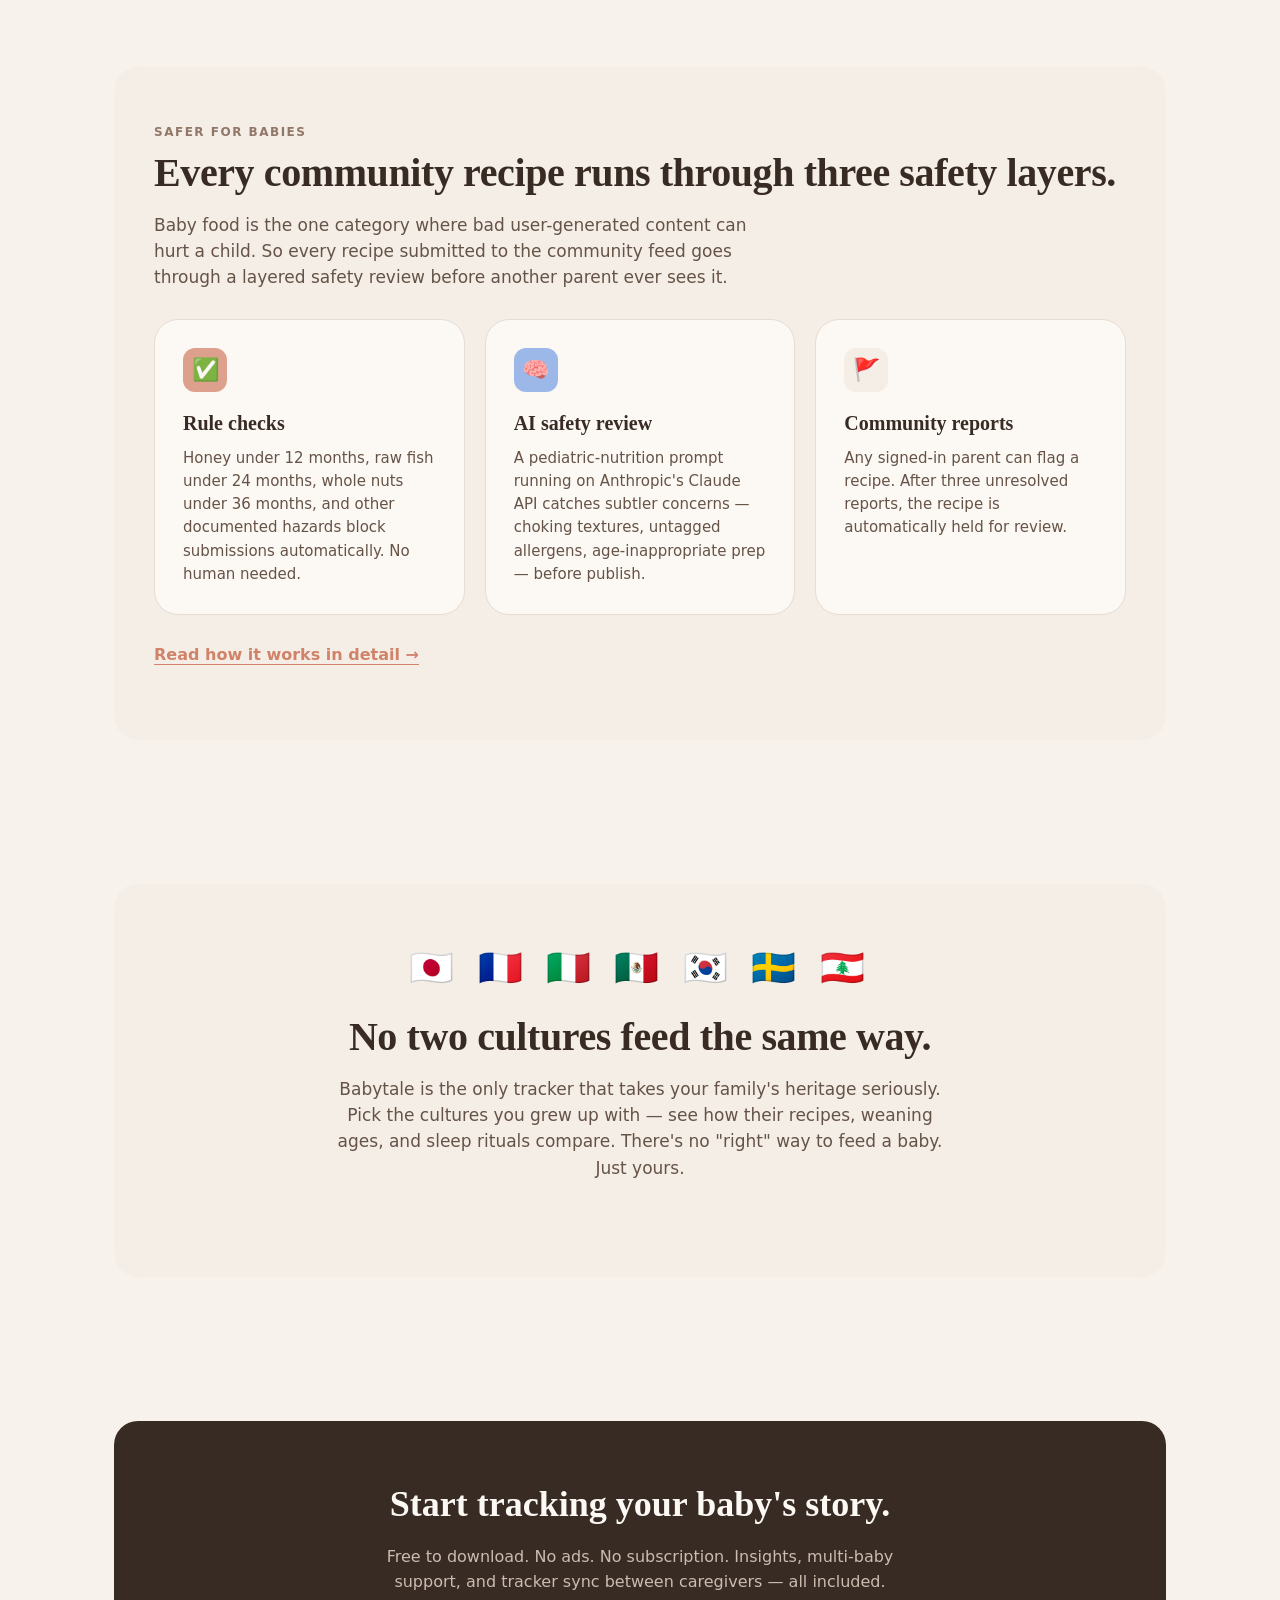
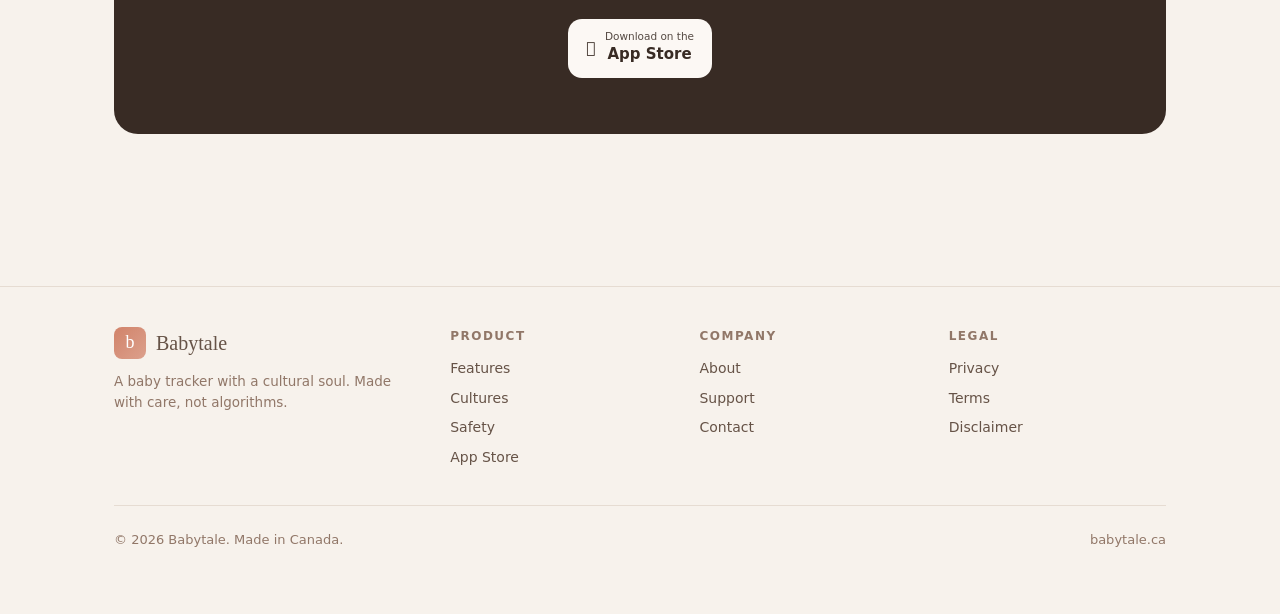
==== commit 11554849: "Rename "Pediatrician report" to "Visit summary" The old label implied the PDF was authored or vetted" ====
--- a/index.html
+++ b/index.html
@@ -160,7 +160,7 @@
 
           <div class="feature-card">
             <div class="feature-icon diap">&#x1F4DD;</div>
-            <h3>Pediatrician report</h3>
+            <h3>Visit summary</h3>
             <p>
               One-tap PDF summary of the last 7 days — feeds, sleep, diapers,
               and today's log. Email it to your doctor before the
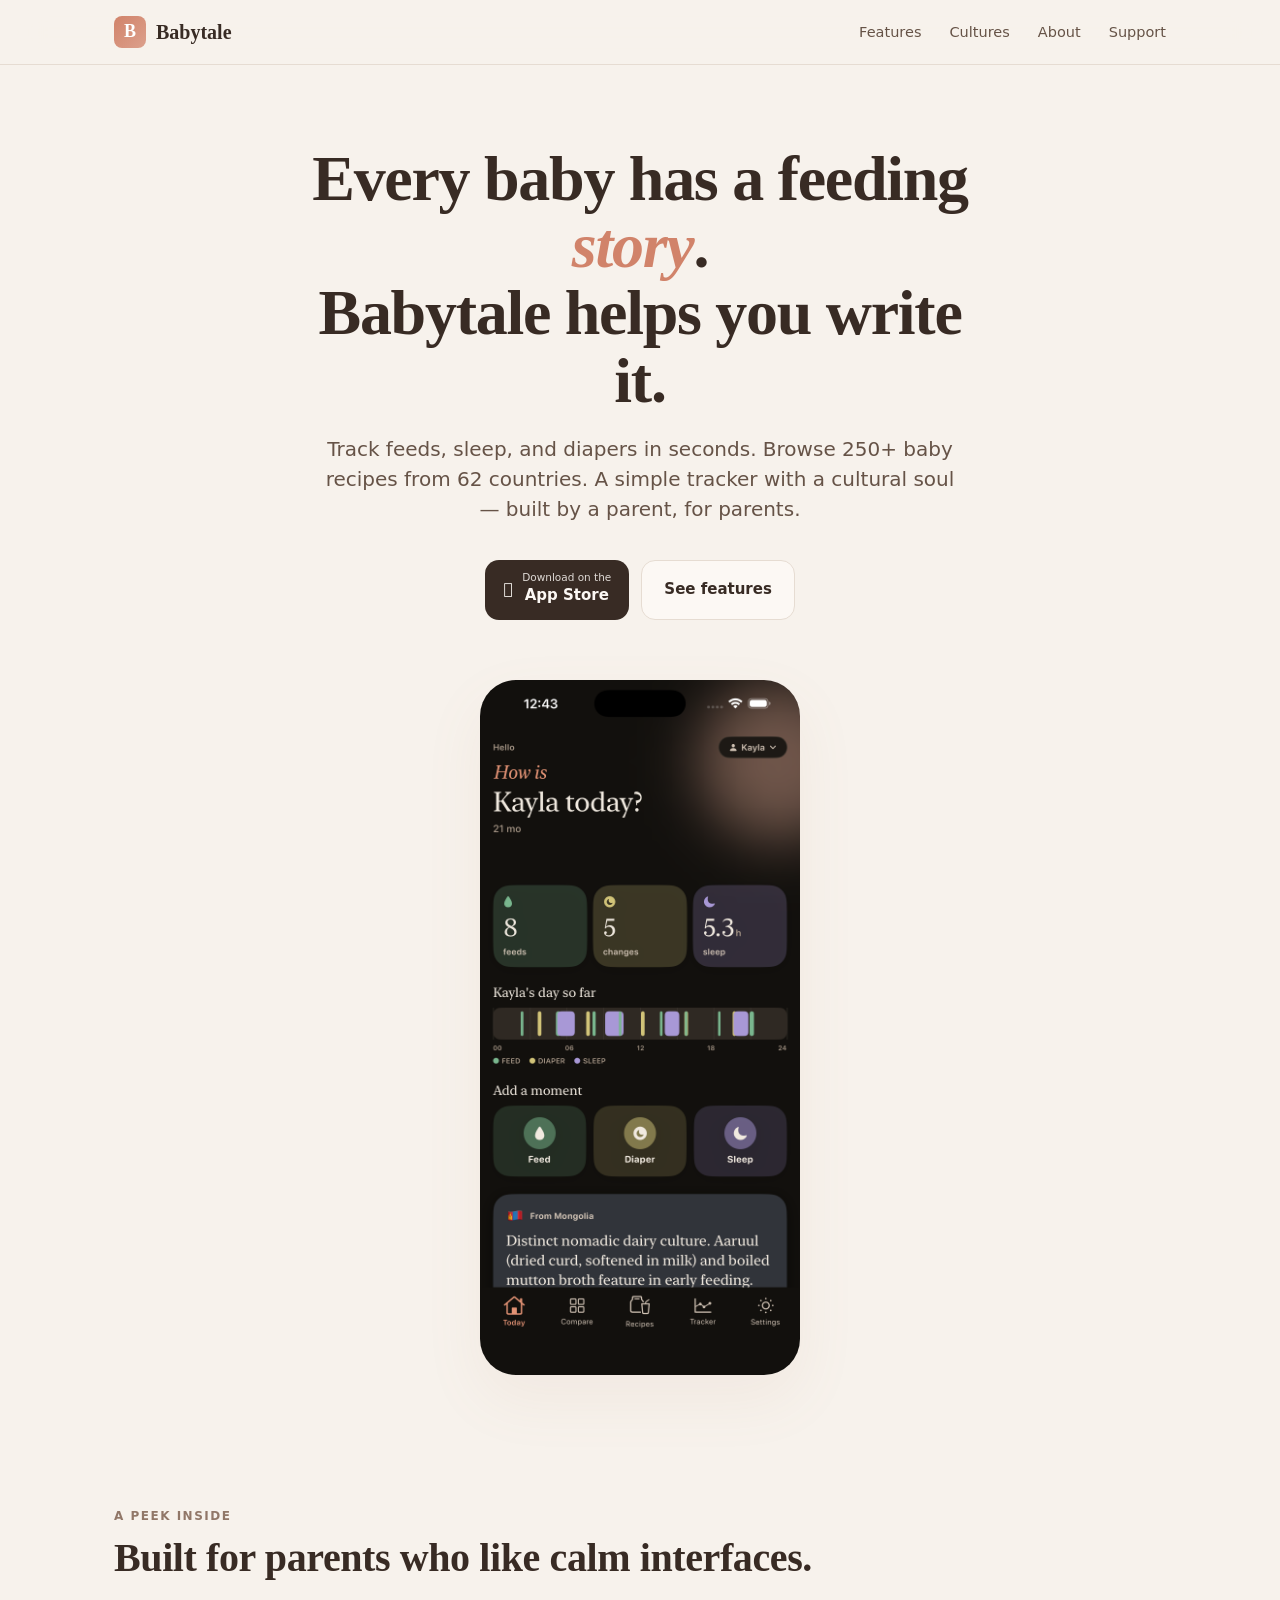
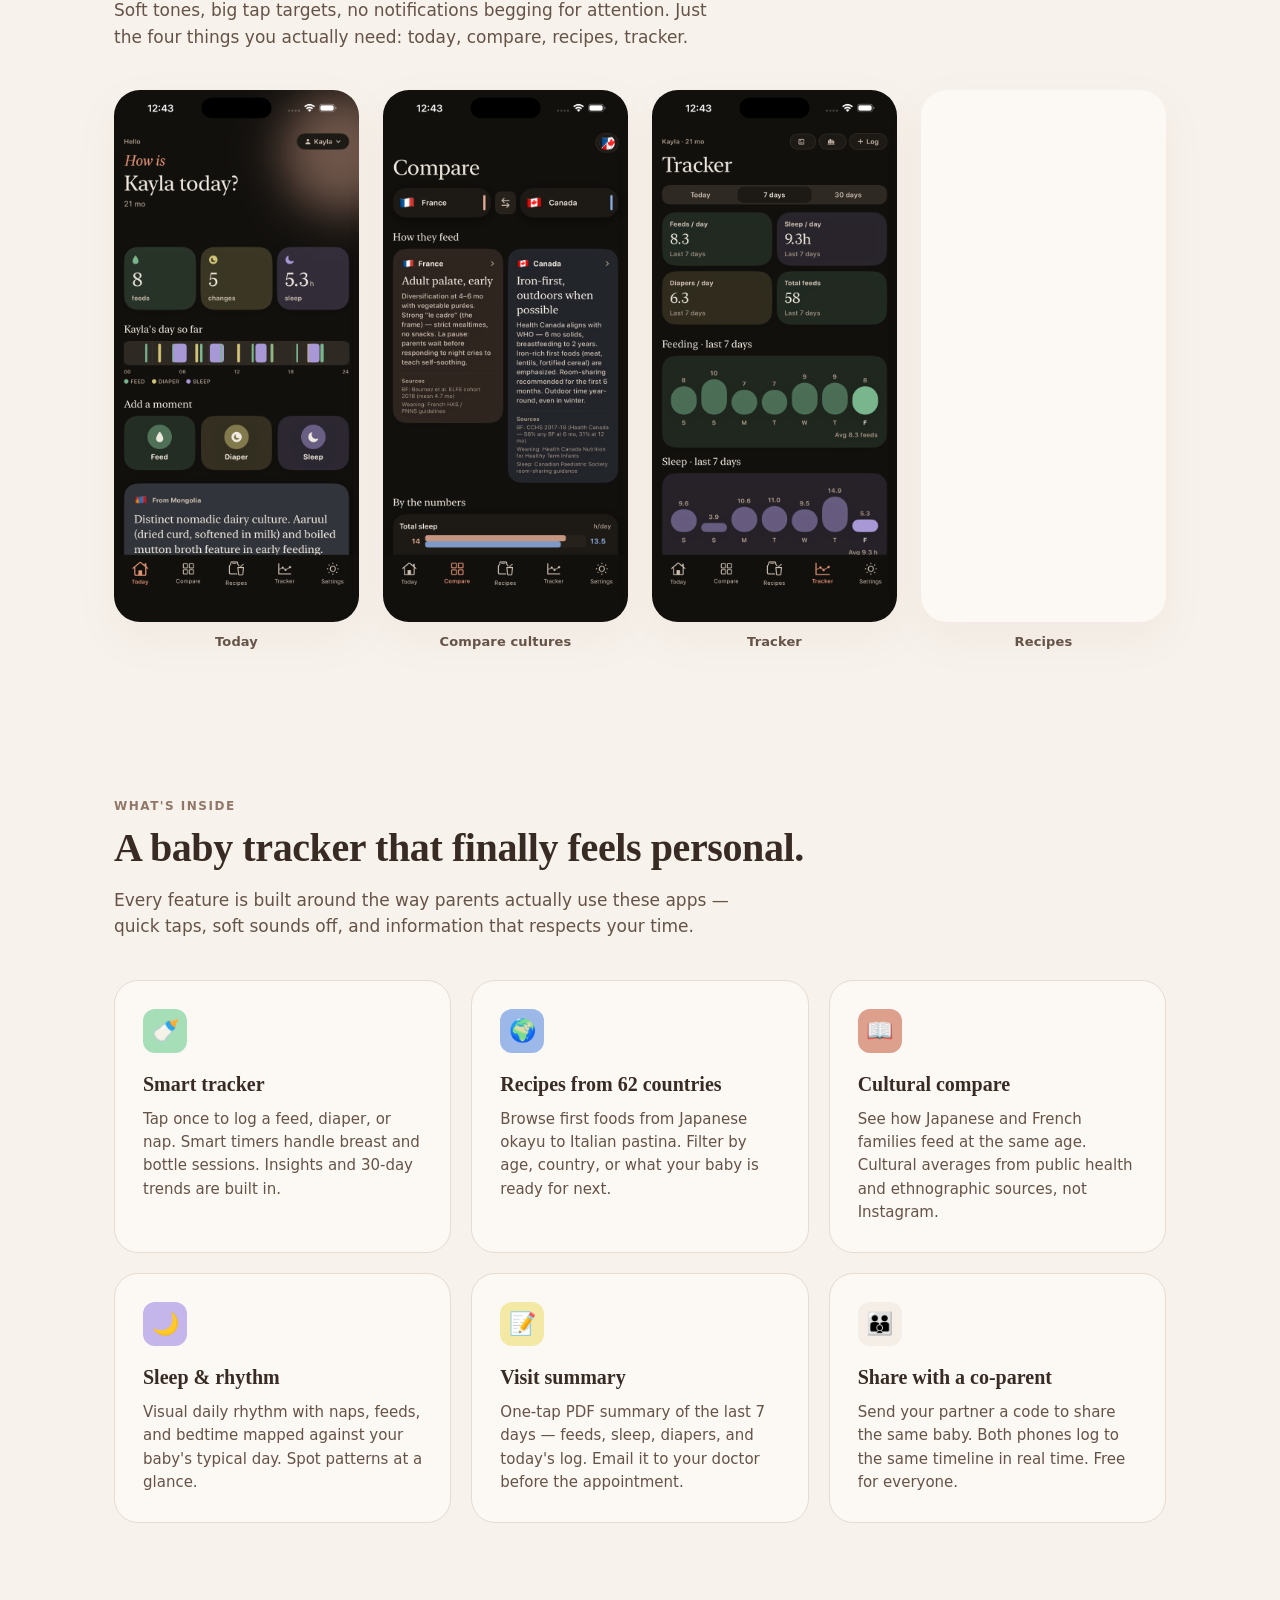
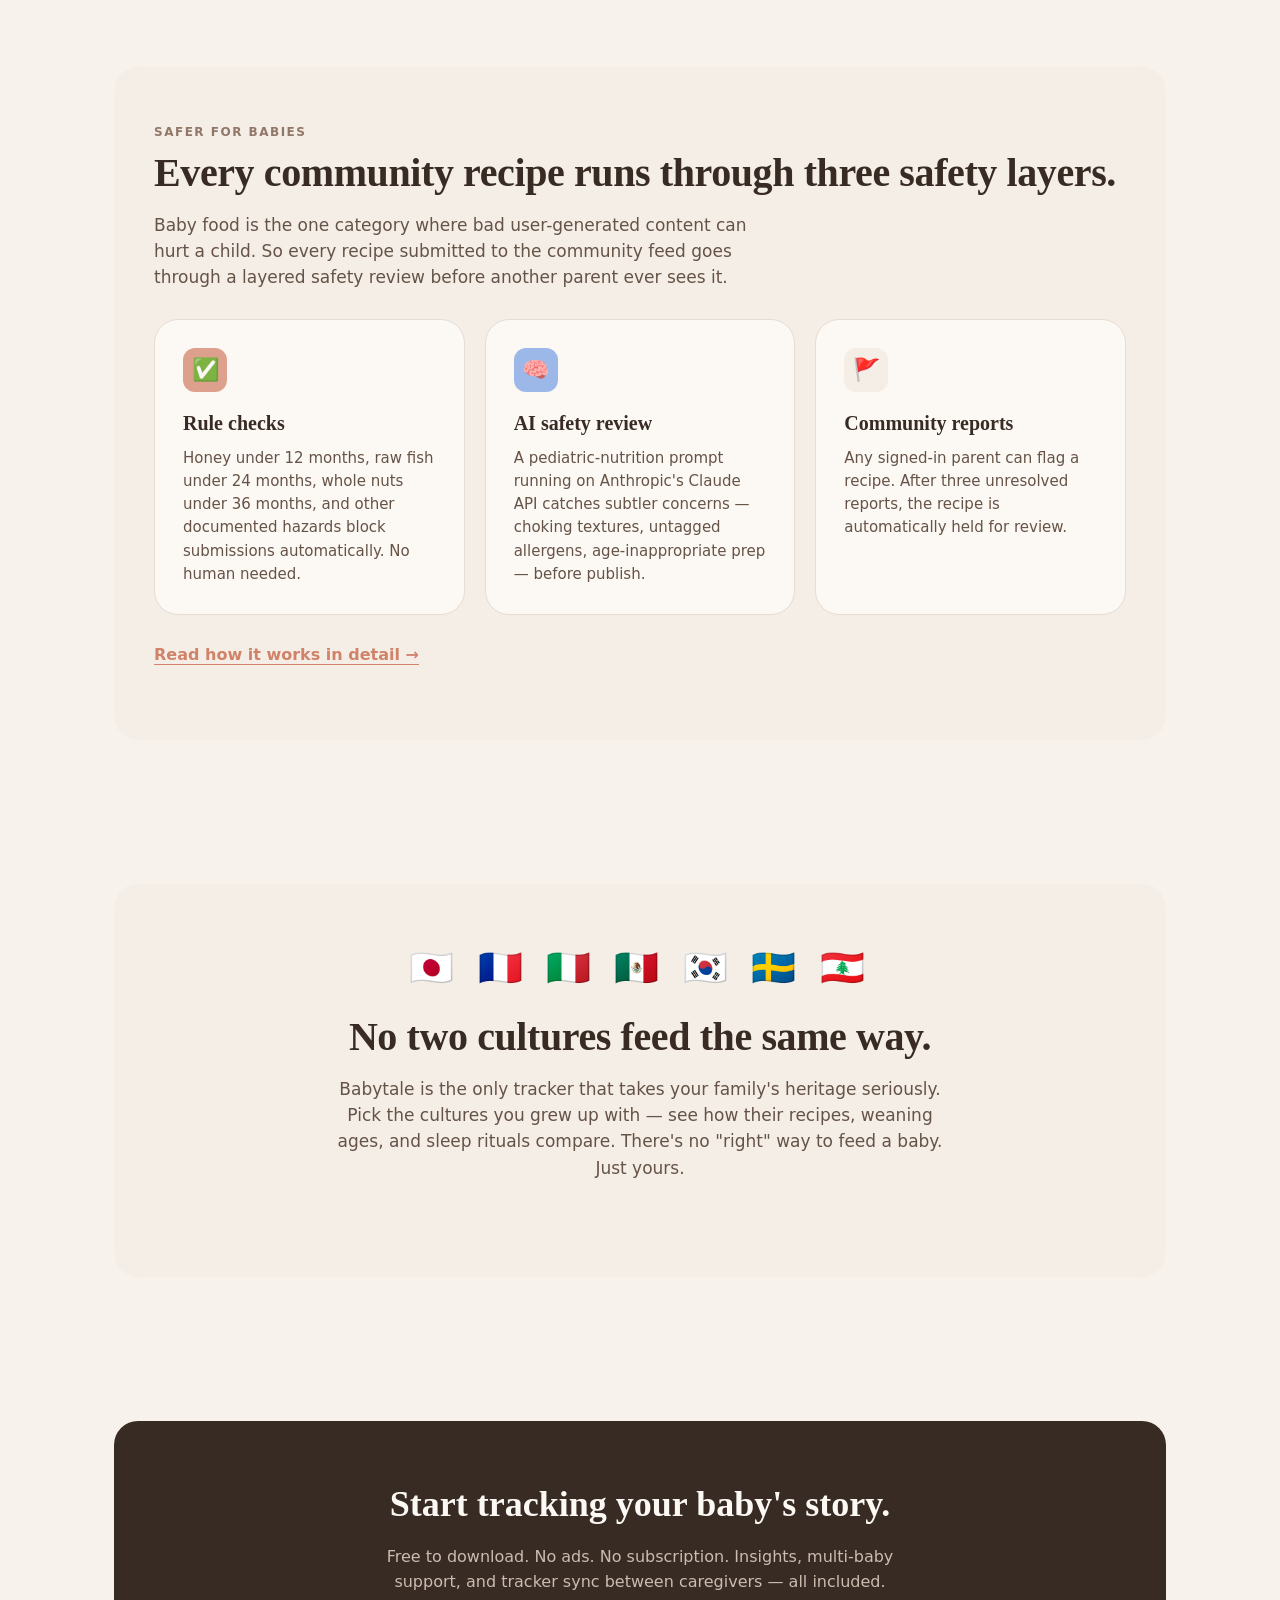
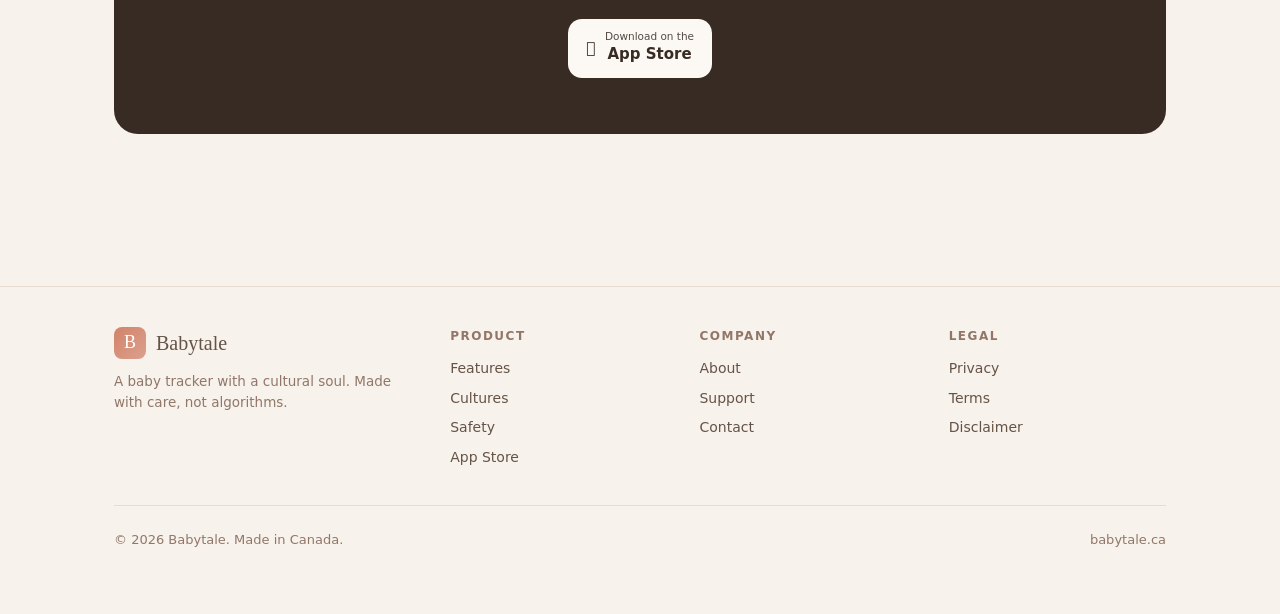
==== commit 93fc4f94: "Switch brand mark from lowercase b to capital B - favicon.svg: <text> content changed b → B. Browser" ====
--- a/index.html
+++ b/index.html
@@ -23,7 +23,7 @@
   <header class="site-header">
     <div class="container nav">
       <a href="/" class="brand">
-        <span class="brand-mark">b</span>
+        <span class="brand-mark">B</span>
         <span>Babytale</span>
       </a>
       <ul class="nav-links">
@@ -286,7 +286,7 @@
       <div class="footer-grid">
         <div class="footer-col footer-brand">
           <a href="/" class="brand">
-            <span class="brand-mark">b</span>
+            <span class="brand-mark">B</span>
             <span>Babytale</span>
           </a>
           <p>A baby tracker with a cultural soul. Made with care, not algorithms.</p>
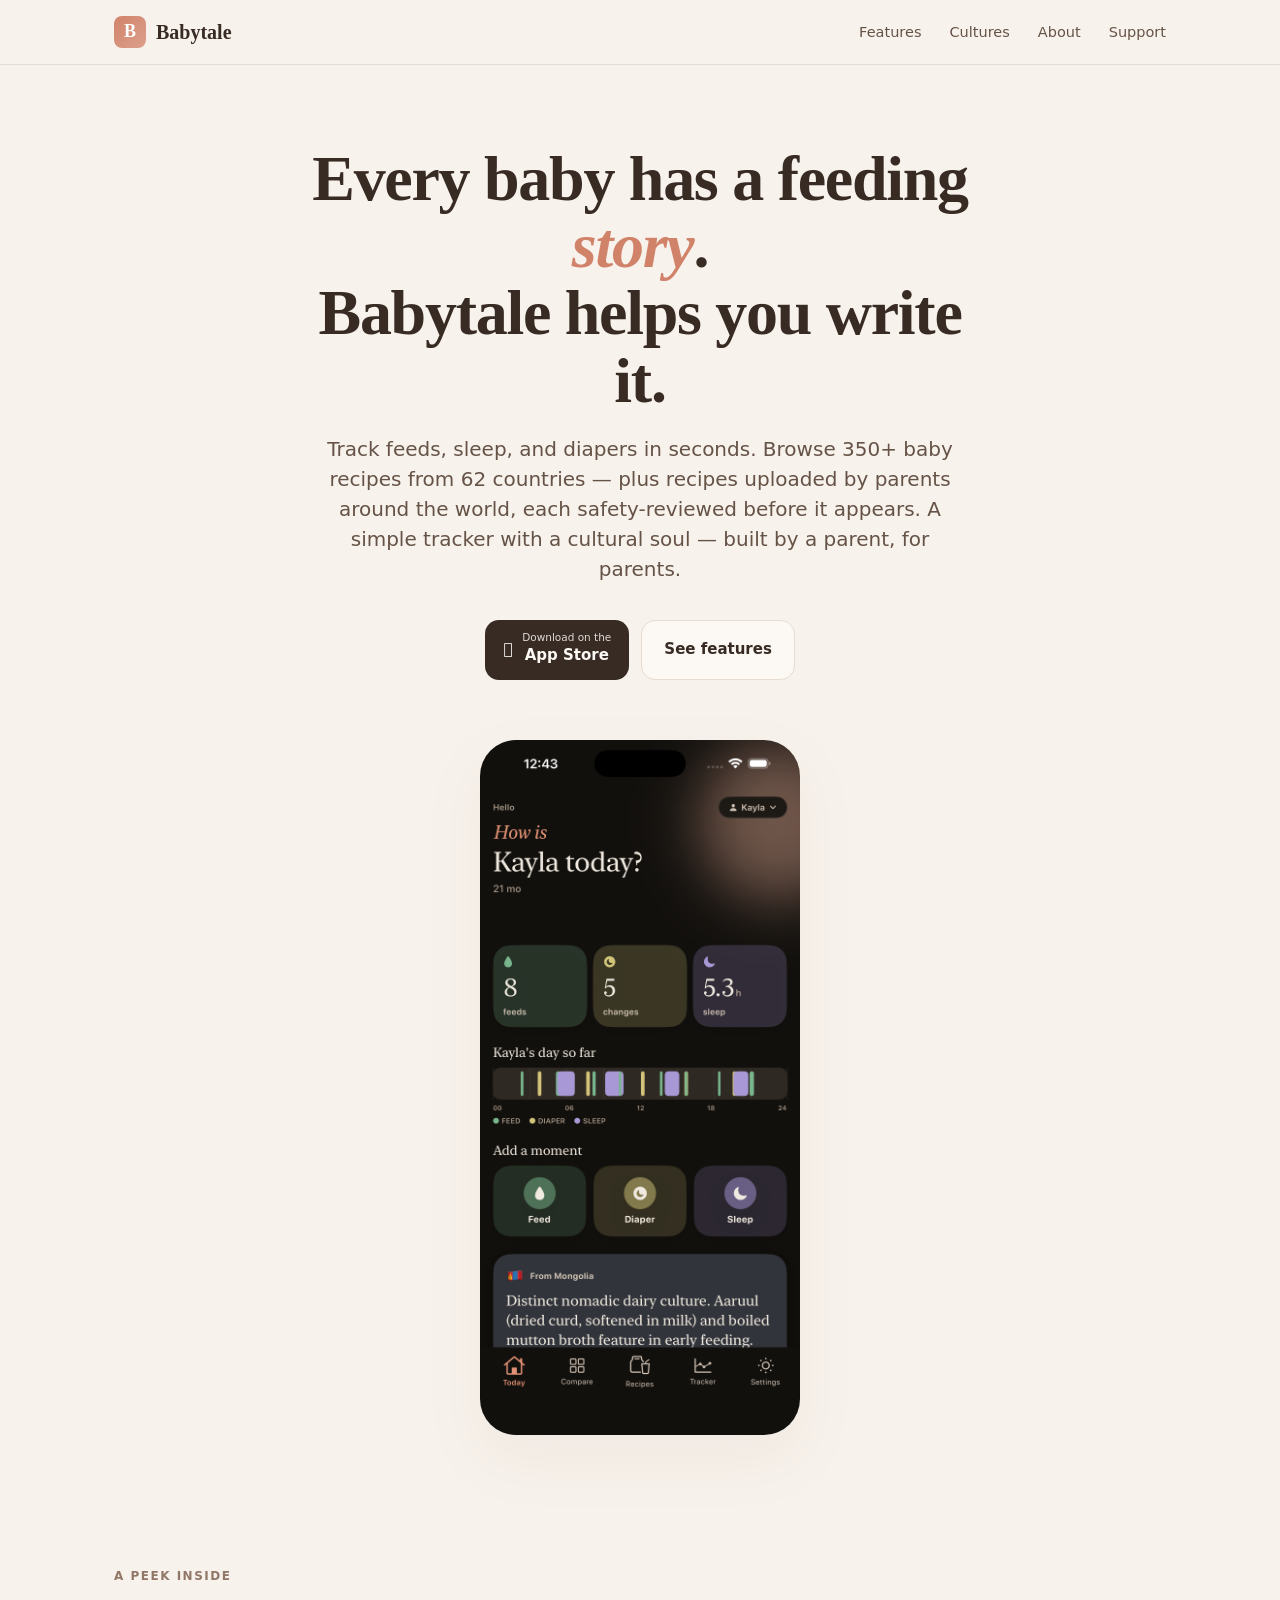
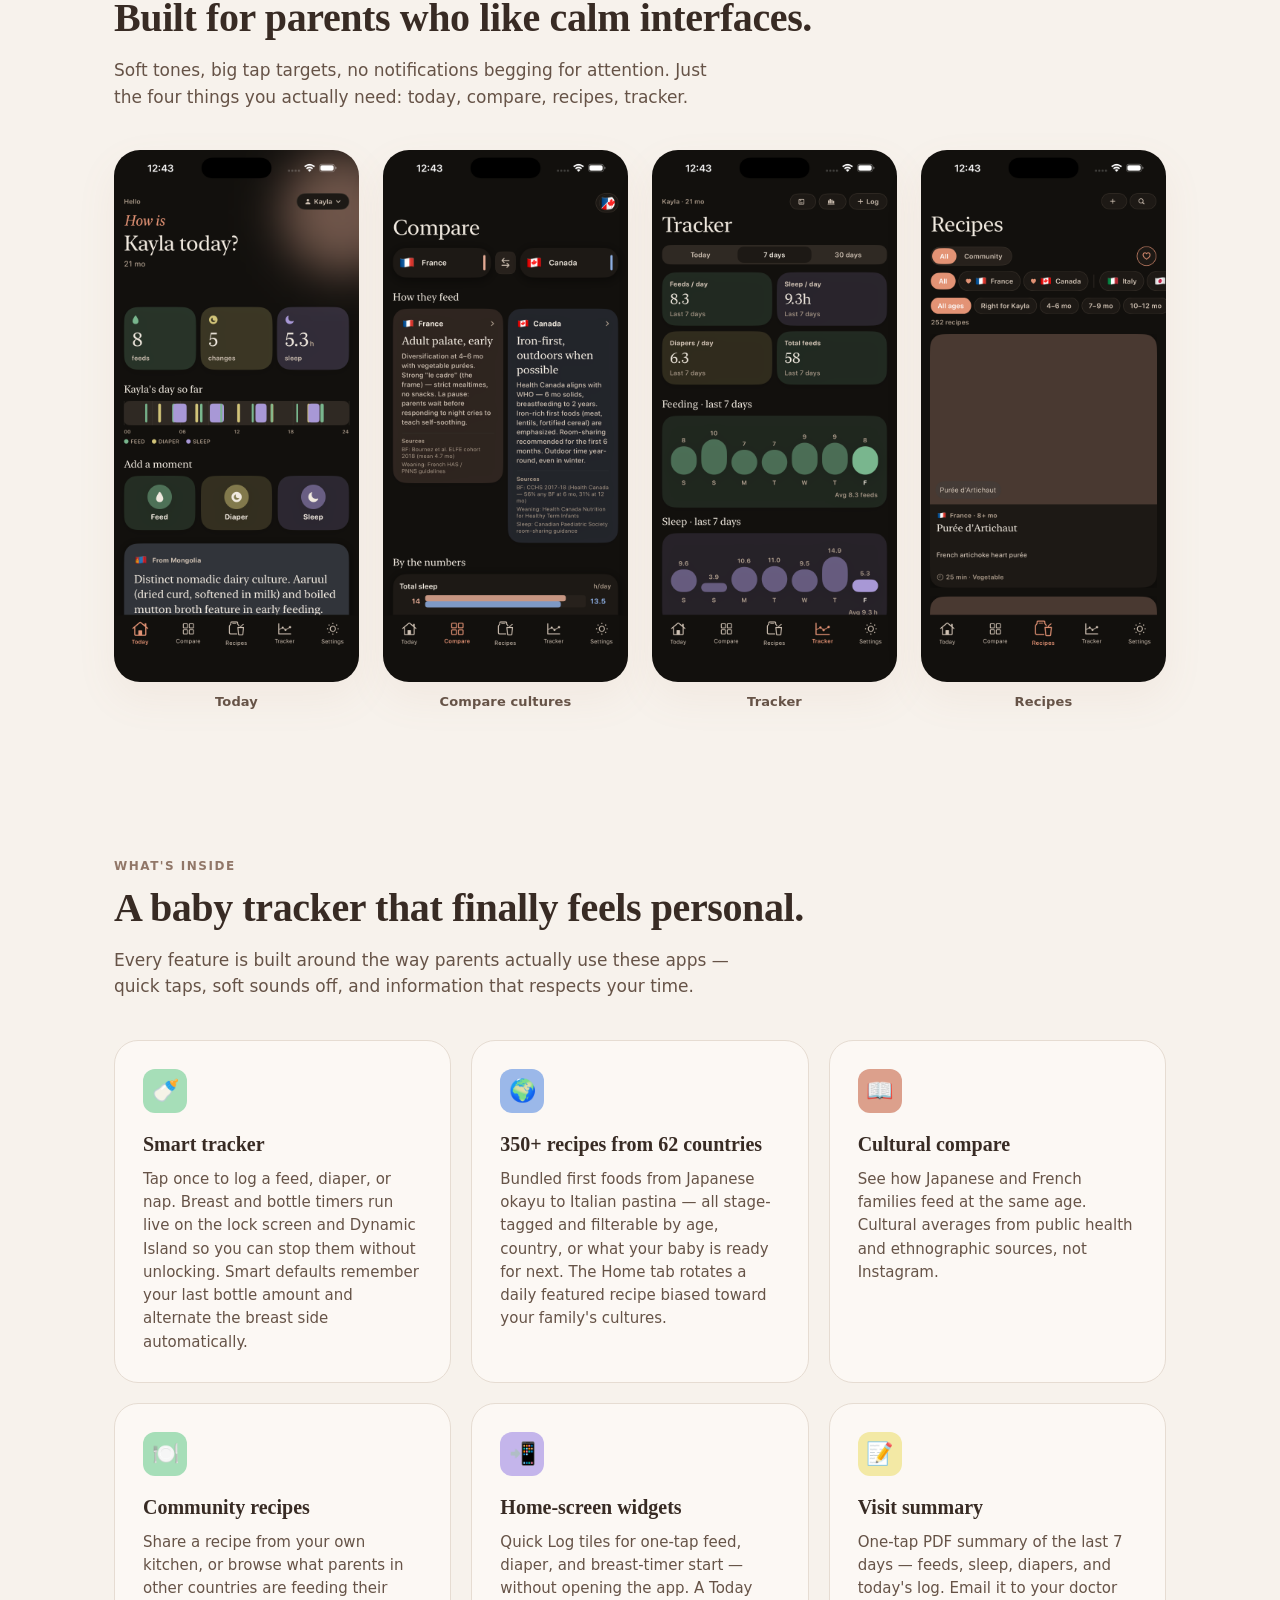
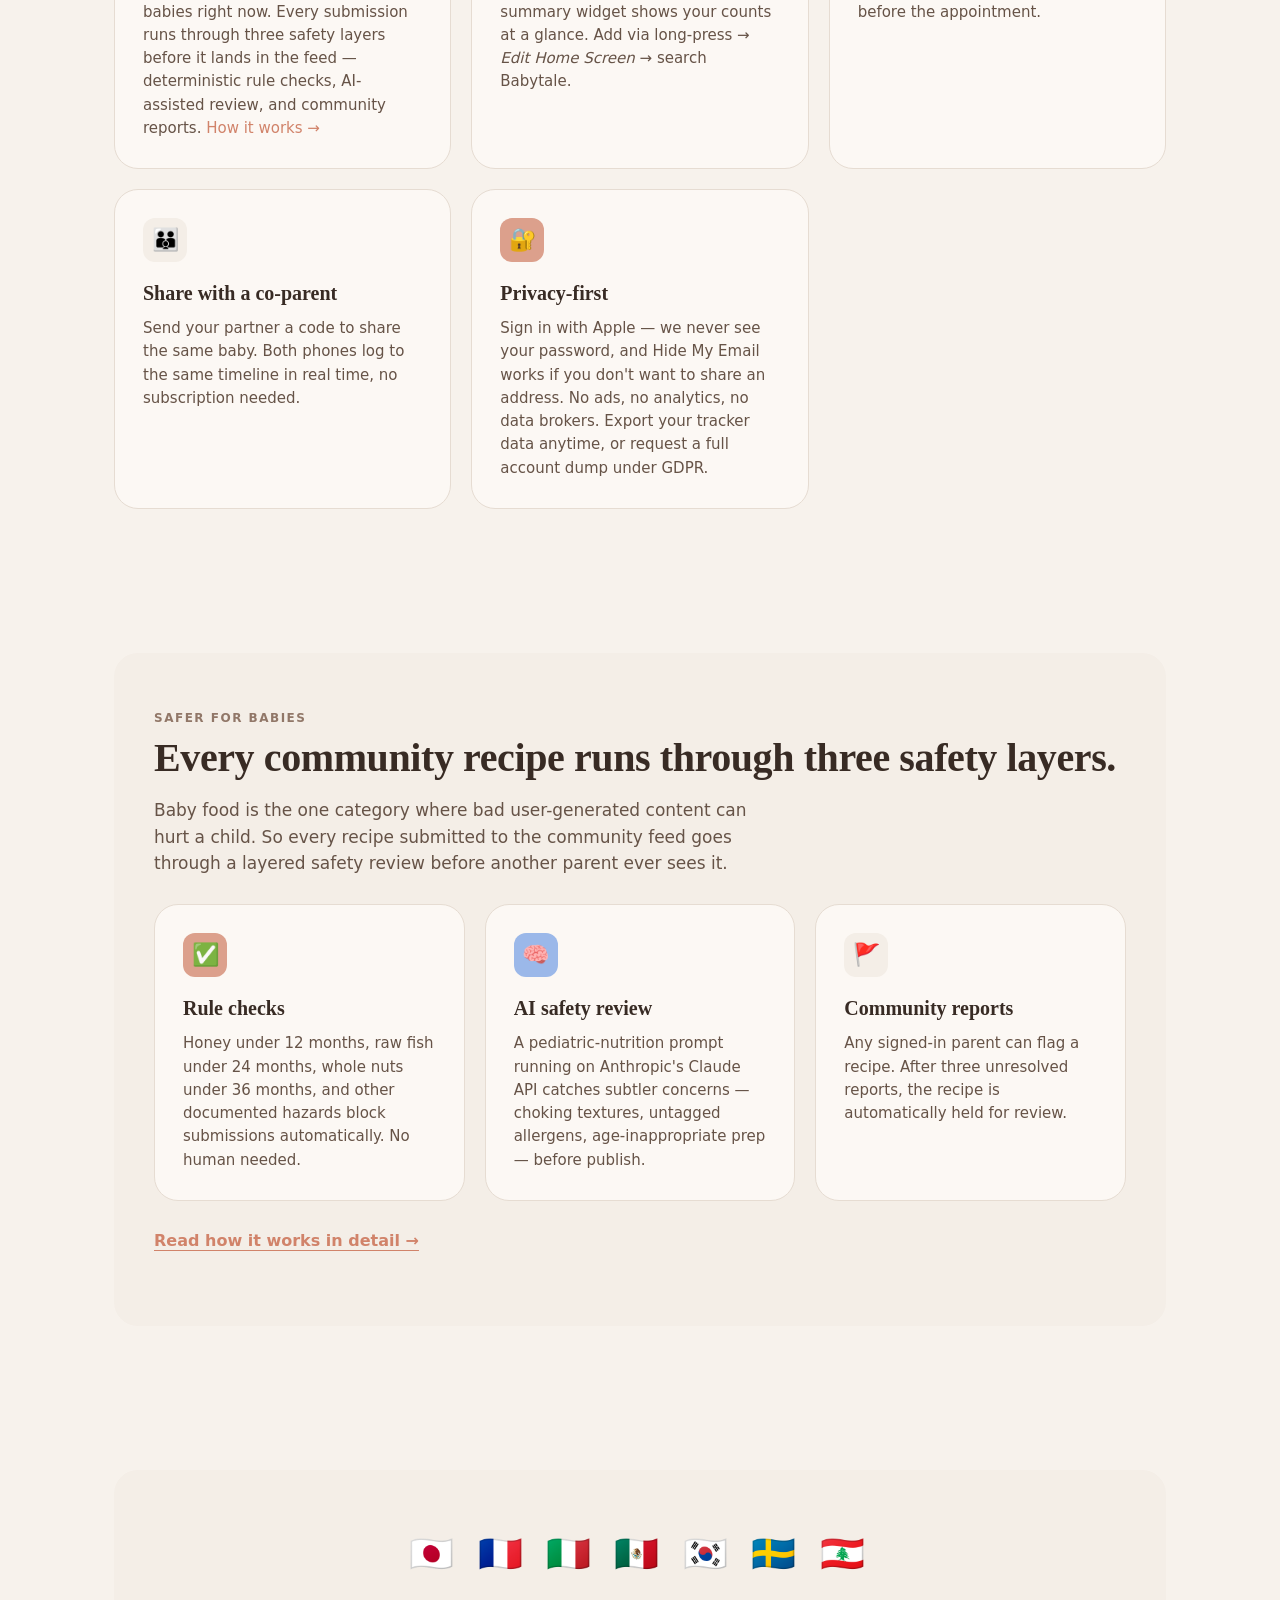
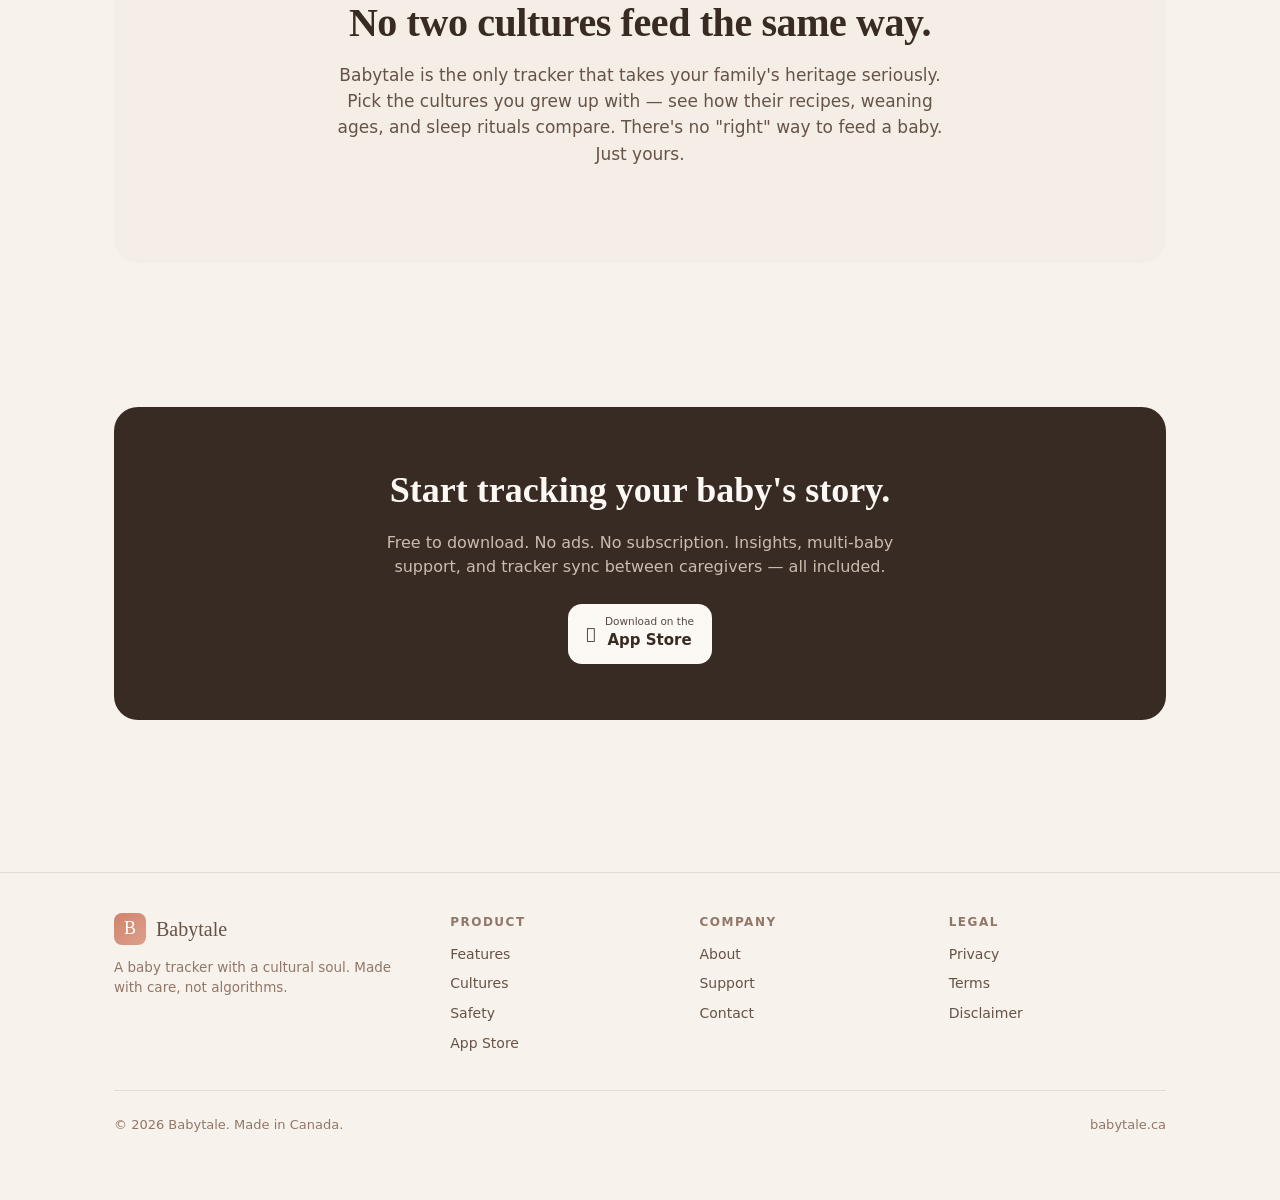
==== commit 17f31abc: "Refresh site copy to match current app + fill in founder details Content refresh - index.html: hero " ====
--- a/index.html
+++ b/index.html
@@ -45,9 +45,10 @@
           Babytale helps you write it.
         </h1>
         <p class="lede">
-          Track feeds, sleep, and diapers in seconds. Browse 250+ baby recipes from
-          62 countries. A simple tracker with a cultural soul — built by a parent,
-          for parents.
+          Track feeds, sleep, and diapers in seconds. Browse 350+ baby recipes
+          from 62 countries — plus recipes uploaded by parents around the world,
+          each safety-reviewed before it appears. A simple tracker with a
+          cultural soul — built by a parent, for parents.
         </p>
         <div class="hero-actions">
           <!--
@@ -100,7 +101,7 @@
             <figcaption>Tracker</figcaption>
           </figure>
           <figure class="screenshot" role="listitem">
-            <img src="/screenshots/recipes.png" alt="Recipes screen with 252 baby recipes filtered by country" loading="lazy" decoding="async" />
+            <img src="/screenshots/recipes.png" alt="Recipes screen with hundreds of baby recipes filtered by country" loading="lazy" decoding="async" />
             <figcaption>Recipes</figcaption>
           </figure>
         </div>
@@ -124,18 +125,22 @@
             <div class="feature-icon feed">&#x1F37C;</div>
             <h3>Smart tracker</h3>
             <p>
-              Tap once to log a feed, diaper, or nap. Smart timers handle
-              breast and bottle sessions. Insights and 30-day trends are
-              built in.
+              Tap once to log a feed, diaper, or nap. Breast and bottle
+              timers run live on the lock screen and Dynamic Island so
+              you can stop them without unlocking. Smart defaults
+              remember your last bottle amount and alternate the breast
+              side automatically.
             </p>
           </div>
 
           <div class="feature-card">
             <div class="feature-icon world">&#x1F30D;</div>
-            <h3>Recipes from 62 countries</h3>
-            <p>
-              Browse first foods from Japanese okayu to Italian pastina.
-              Filter by age, country, or what your baby is ready for next.
+            <h3>350+ recipes from 62 countries</h3>
+            <p>
+              Bundled first foods from Japanese okayu to Italian pastina —
+              all stage-tagged and filterable by age, country, or what
+              your baby is ready for next. The Home tab rotates a daily
+              featured recipe biased toward your family's cultures.
             </p>
           </div>
 
@@ -144,17 +149,32 @@
             <h3>Cultural compare</h3>
             <p>
               See how Japanese and French families feed at the same age.
-              Cultural averages from public health and ethnographic sources,
-              not Instagram.
-            </p>
-          </div>
-
-          <div class="feature-card">
-            <div class="feature-icon sleep">&#x1F319;</div>
-            <h3>Sleep & rhythm</h3>
-            <p>
-              Visual daily rhythm with naps, feeds, and bedtime mapped
-              against your baby's typical day. Spot patterns at a glance.
+              Cultural averages from public health and ethnographic
+              sources, not Instagram.
+            </p>
+          </div>
+
+          <div class="feature-card">
+            <div class="feature-icon feed">&#x1F37D;&#xFE0F;</div>
+            <h3>Community recipes</h3>
+            <p>
+              Share a recipe from your own kitchen, or browse what
+              parents in other countries are feeding their babies right
+              now. Every submission runs through three safety layers
+              before it lands in the feed — deterministic rule checks,
+              AI-assisted review, and community reports.
+              <a href="/safety.html">How it works →</a>
+            </p>
+          </div>
+
+          <div class="feature-card">
+            <div class="feature-icon sleep">&#x1F4F2;</div>
+            <h3>Home-screen widgets</h3>
+            <p>
+              Quick Log tiles for one-tap feed, diaper, and breast-timer
+              start — without opening the app. A Today summary widget
+              shows your counts at a glance. Add via long-press →
+              <em>Edit Home Screen</em> → search Babytale.
             </p>
           </div>
 
@@ -162,9 +182,9 @@
             <div class="feature-icon diap">&#x1F4DD;</div>
             <h3>Visit summary</h3>
             <p>
-              One-tap PDF summary of the last 7 days — feeds, sleep, diapers,
-              and today's log. Email it to your doctor before the
-              appointment.
+              One-tap PDF summary of the last 7 days — feeds, sleep,
+              diapers, and today's log. Email it to your doctor before
+              the appointment.
             </p>
           </div>
 
@@ -172,8 +192,20 @@
             <div class="feature-icon cream">&#x1F46A;</div>
             <h3>Share with a co-parent</h3>
             <p>
-              Send your partner a code to share the same baby. Both phones
-              log to the same timeline in real time. Free for everyone.
+              Send your partner a code to share the same baby. Both
+              phones log to the same timeline in real time, no
+              subscription needed.
+            </p>
+          </div>
+
+          <div class="feature-card">
+            <div class="feature-icon coral">&#x1F510;</div>
+            <h3>Privacy-first</h3>
+            <p>
+              Sign in with Apple — we never see your password, and Hide
+              My Email works if you don't want to share an address. No
+              ads, no analytics, no data brokers. Export your tracker
+              data anytime, or request a full account dump under GDPR.
             </p>
           </div>
 
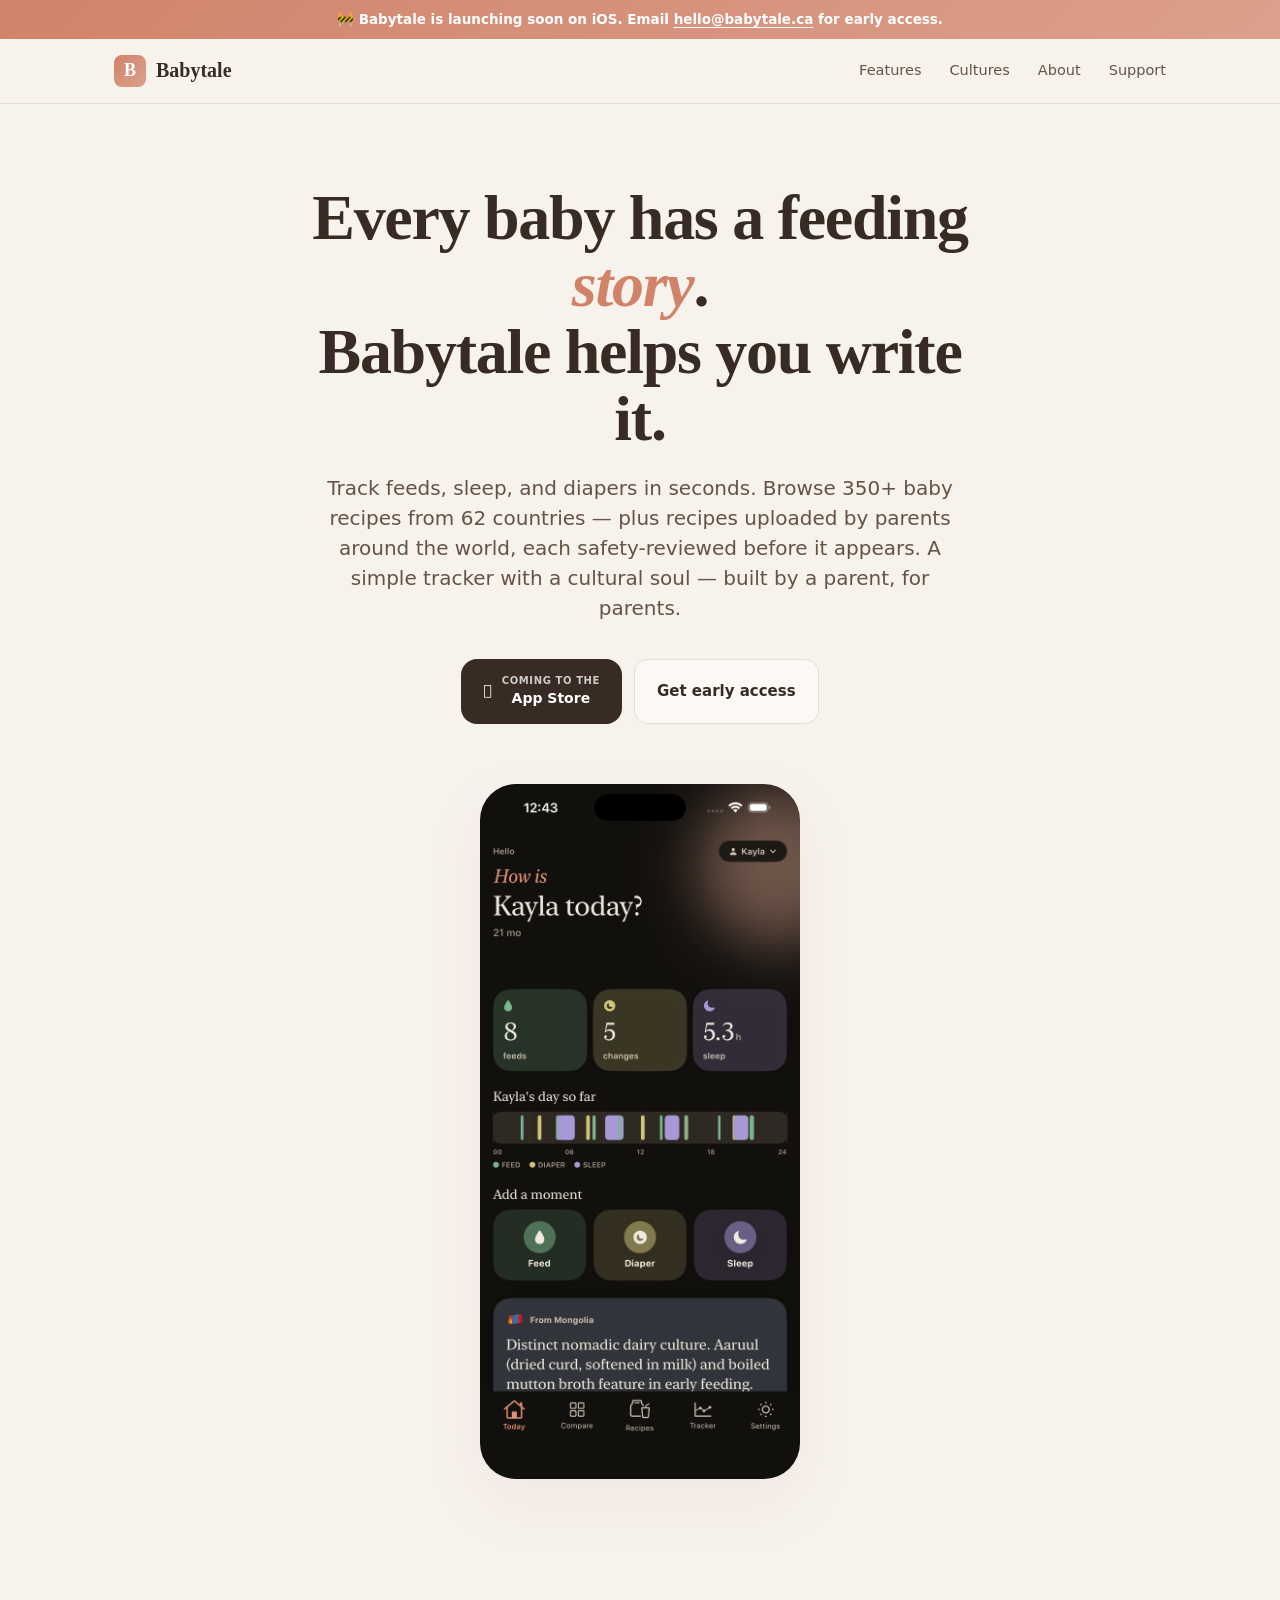
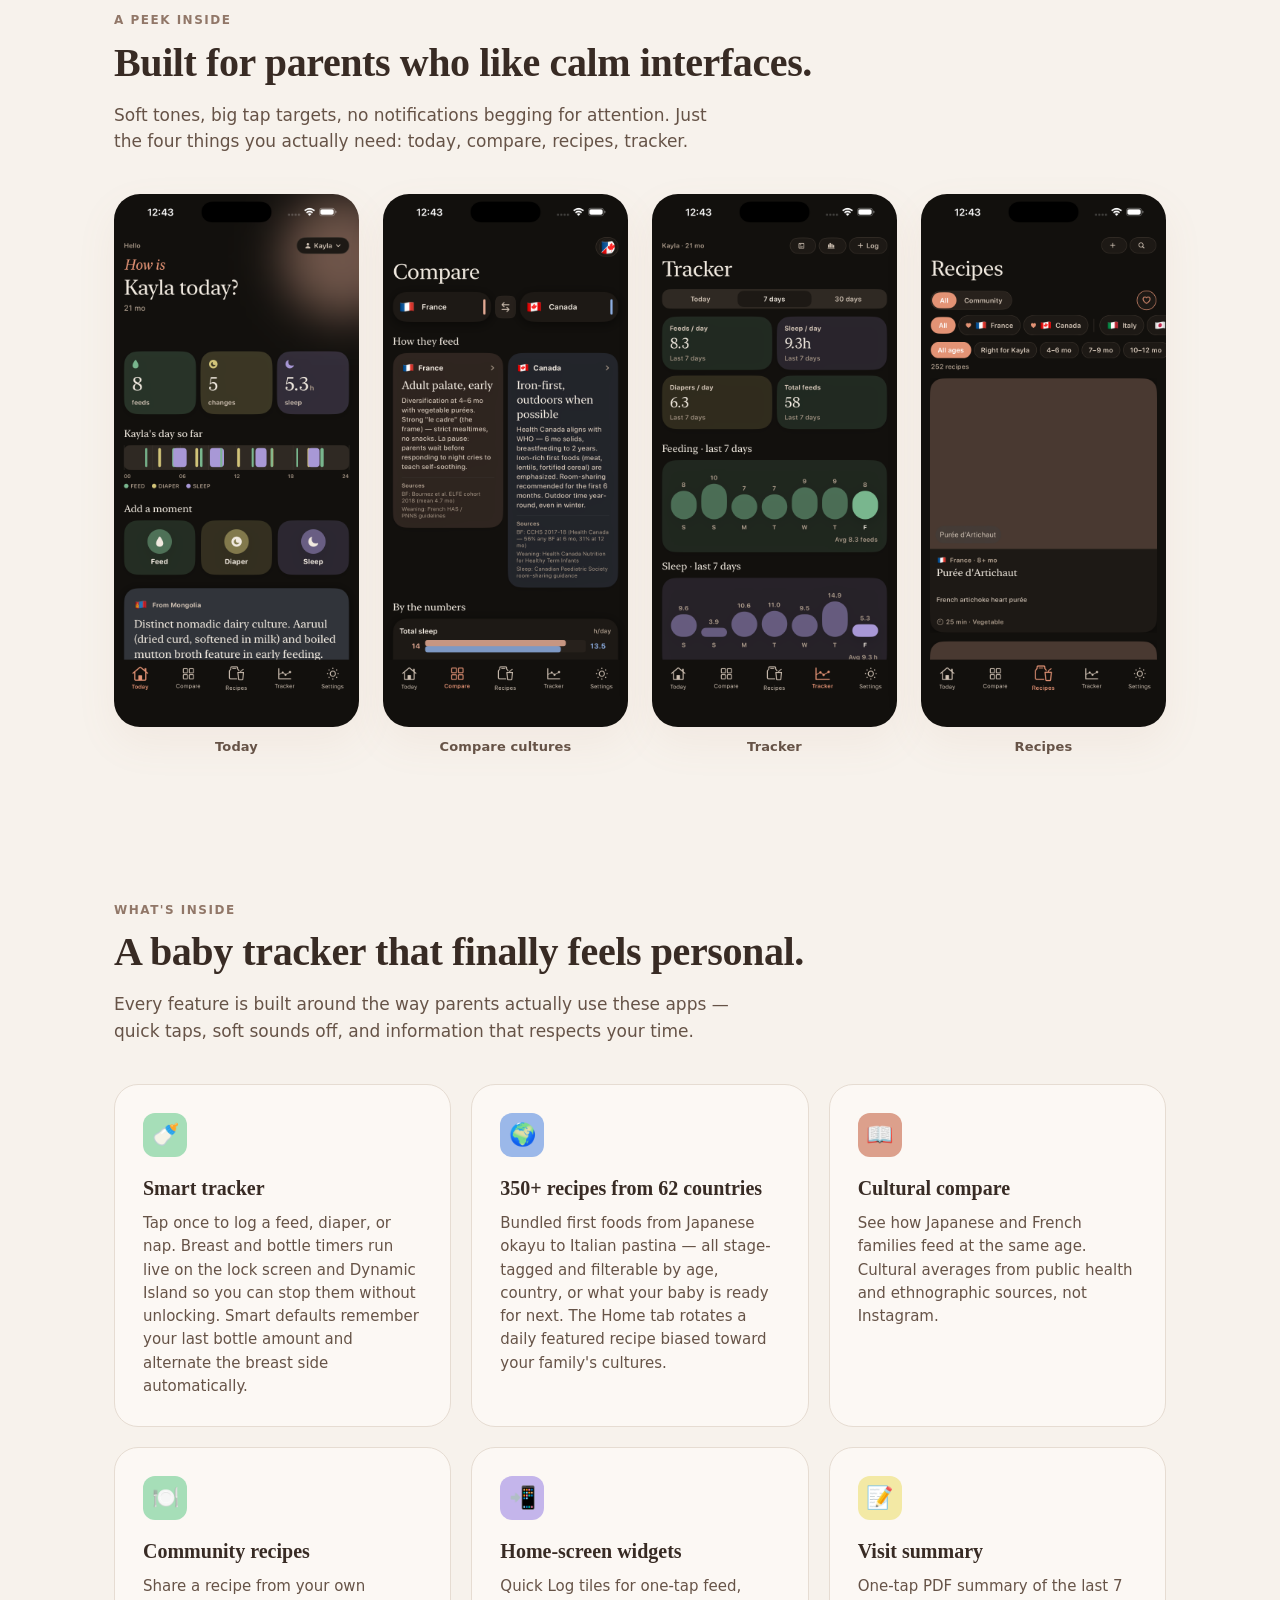
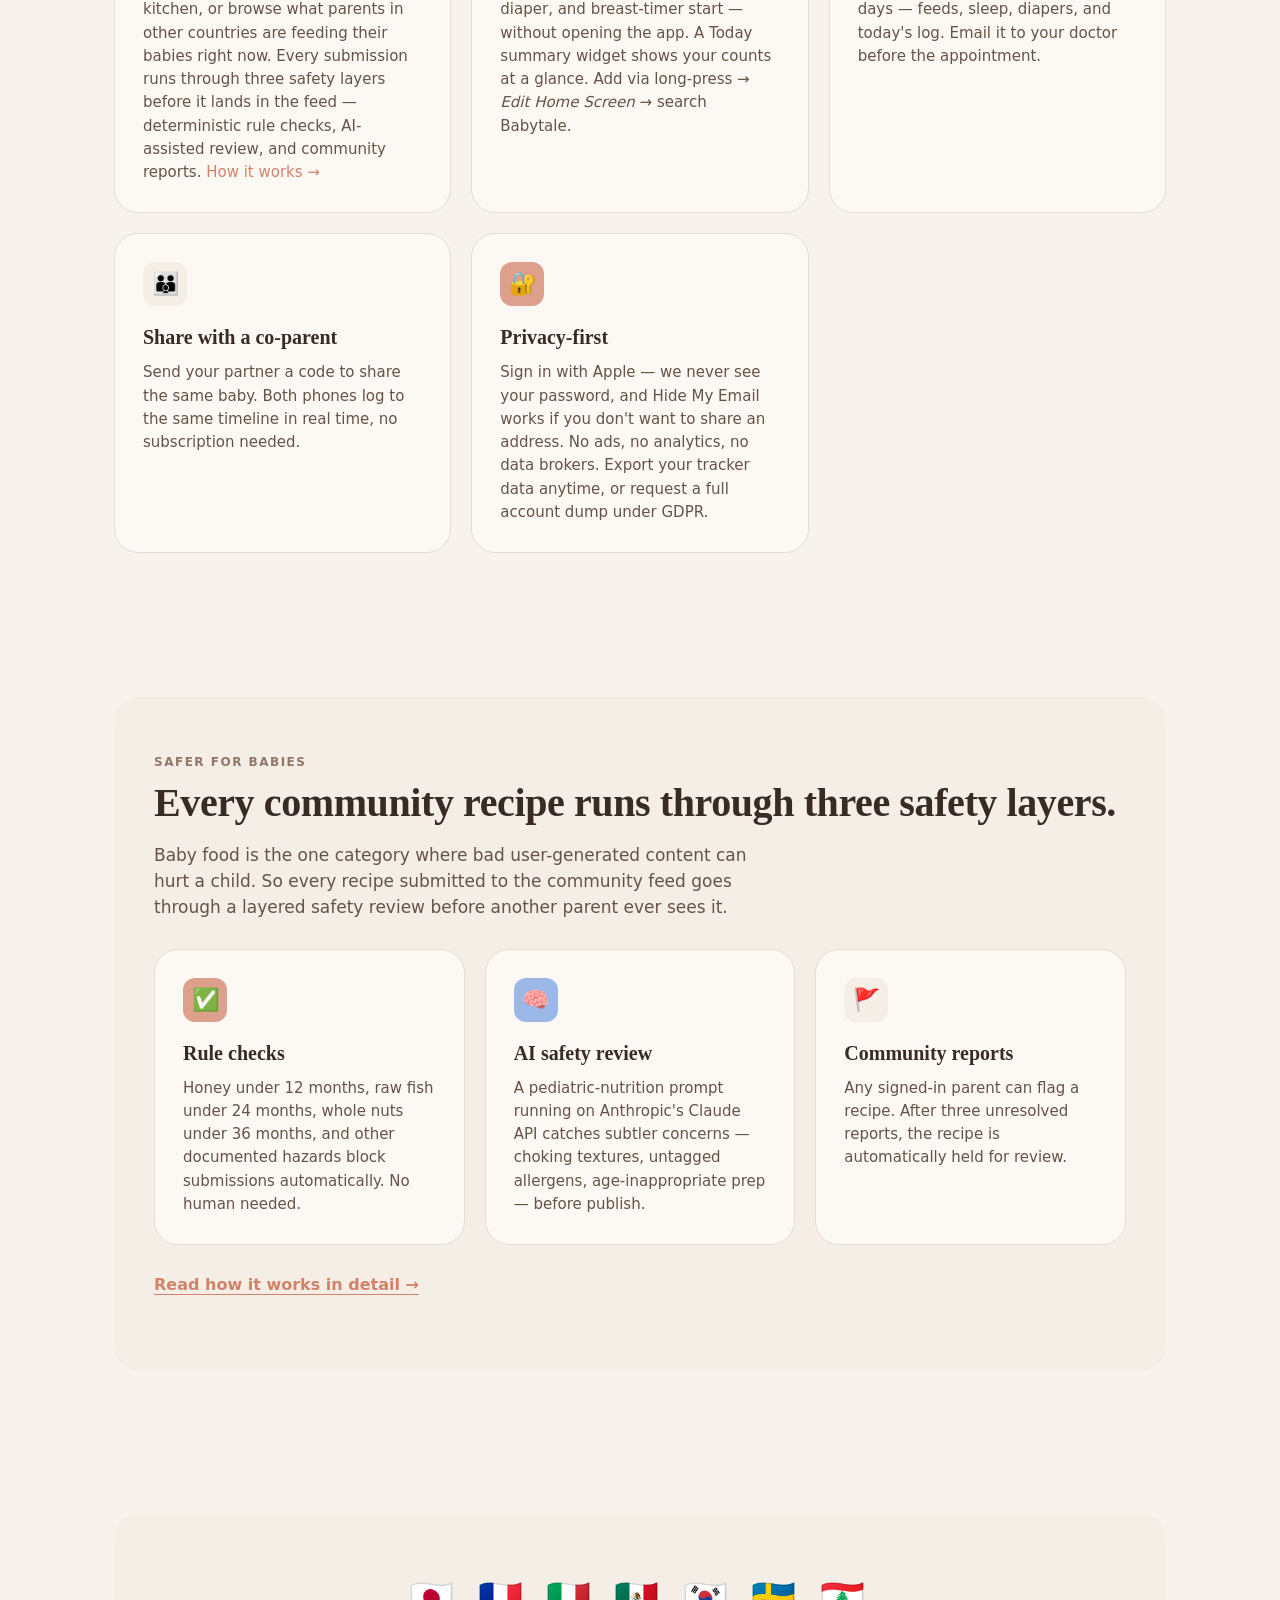
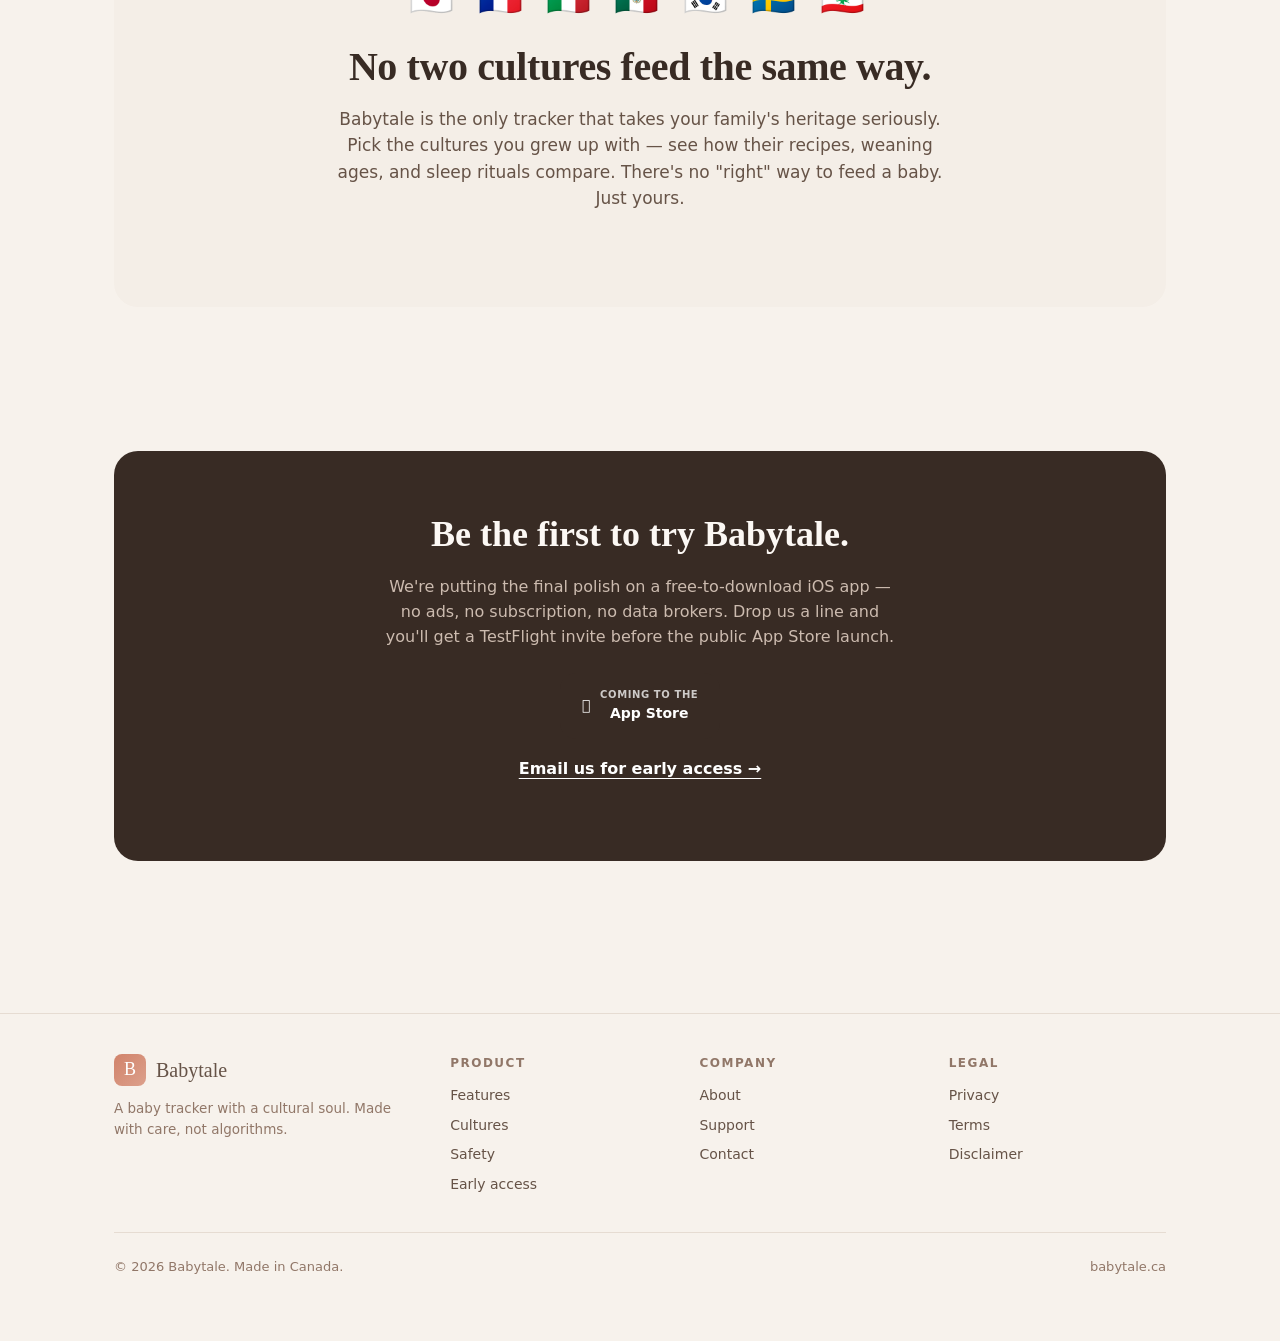
==== commit 7bc1213b: "SEO foundation + pre-launch banner SEO foundation - sitemap.xml: lists all 7 pages with lastmod + ch" ====
--- a/index.html
+++ b/index.html
@@ -4,9 +4,11 @@
   <meta charset="utf-8" />
   <meta name="viewport" content="width=device-width, initial-scale=1, viewport-fit=cover" />
   <title>Babytale — feeding, sleep, and recipes from around the world</title>
-  <meta name="description" content="A baby tracker that respects your heritage. Track feeds, sleep, and diapers. Browse 250+ baby recipes from 62 countries. Built for parents, not data brokers." />
+  <meta name="description" content="A baby tracker that respects your heritage. Track feeds, sleep, and diapers. Browse 350+ baby recipes from 62 countries, plus recipes uploaded and safety-reviewed from parents around the world. Built for parents, not data brokers." />
   <meta name="theme-color" content="#F7F2EC" media="(prefers-color-scheme: light)" />
   <meta name="theme-color" content="#12100D" media="(prefers-color-scheme: dark)" />
+
+  <link rel="canonical" href="https://babytale.ca/" />
 
   <!-- Open Graph -->
   <meta property="og:title" content="Babytale — feeding, sleep, and recipes from around the world" />
@@ -14,11 +16,71 @@
   <meta property="og:url" content="https://babytale.ca/" />
   <meta property="og:type" content="website" />
   <meta property="og:image" content="https://babytale.ca/og-image.png" />
+  <meta property="og:image:width" content="1200" />
+  <meta property="og:image:height" content="630" />
+  <meta property="og:site_name" content="Babytale" />
+
+  <!-- Twitter Card -->
+  <meta name="twitter:card" content="summary_large_image" />
+  <meta name="twitter:title" content="Babytale — feeding, sleep, and recipes from around the world" />
+  <meta name="twitter:description" content="Track your baby. Discover what babies eat in 62 cultures." />
+  <meta name="twitter:image" content="https://babytale.ca/og-image.png" />
 
   <link rel="icon" href="/favicon.svg" type="image/svg+xml" />
   <link rel="stylesheet" href="/style.css" />
+
+  <!-- Structured data: Organization + MobileApplication + WebSite -->
+  <script type="application/ld+json">
+  {
+    "@context": "https://schema.org",
+    "@graph": [
+      {
+        "@type": "Organization",
+        "@id": "https://babytale.ca/#org",
+        "name": "Babytale",
+        "url": "https://babytale.ca/",
+        "logo": "https://babytale.ca/app-icon.svg",
+        "description": "A baby tracker that respects your heritage — feeds, sleep, diapers, and recipes from 62 cultures."
+      },
+      {
+        "@type": "WebSite",
+        "@id": "https://babytale.ca/#website",
+        "url": "https://babytale.ca/",
+        "name": "Babytale",
+        "publisher": { "@id": "https://babytale.ca/#org" },
+        "inLanguage": "en"
+      },
+      {
+        "@type": "MobileApplication",
+        "name": "Babytale",
+        "operatingSystem": "iOS",
+        "applicationCategory": "LifestyleApplication",
+        "offers": {
+          "@type": "Offer",
+          "price": "0",
+          "priceCurrency": "CAD"
+        },
+        "description": "Track feeds, sleep, and diapers. Browse 350+ baby recipes from 62 countries plus recipes from parents worldwide. Cloud sync, co-parent sharing, home-screen widgets — all free.",
+        "publisher": { "@id": "https://babytale.ca/#org" },
+        "screenshot": [
+          "https://babytale.ca/screenshots/today.png",
+          "https://babytale.ca/screenshots/compare.png",
+          "https://babytale.ca/screenshots/tracker.png",
+          "https://babytale.ca/screenshots/recipes.png"
+        ]
+      }
+    ]
+  }
+  </script>
 </head>
 <body>
+  <!-- Pre-launch banner. Drop the whole element on the day the App
+       Store goes live; nothing else depends on it. -->
+  <div class="launch-banner">
+    🚧 Babytale is launching soon on iOS. Email
+    <a href="mailto:hello@babytale.ca?subject=Babytale%20early%20access">hello@babytale.ca</a>
+    for early access.
+  </div>
 
   <header class="site-header">
     <div class="container nav">
@@ -52,17 +114,18 @@
         </p>
         <div class="hero-actions">
           <!--
-            App Store URL — replace with your real link after Apple approves the app.
-            The id placeholder is intentional so the badge isn't a broken link in prod.
+            Pre-launch placeholder. When Apple approves the app, swap the
+            `.coming-soon-pill` element for the original `.app-store-badge`
+            anchor and drop the global `.launch-banner` from every page.
           -->
-          <a href="https://apps.apple.com/app/idXXXXXXXXX" class="app-store-badge" aria-label="Download Babytale on the App Store">
+          <span class="coming-soon-pill" aria-label="Babytale is coming to the App Store">
             <span aria-hidden="true">&#xf8ff;</span>
             <span>
-              <small>Download on the</small>
+              <small>Coming to the</small>
               App Store
             </span>
-          </a>
-          <a href="/#features" class="btn btn-ghost">See features</a>
+          </span>
+          <a href="mailto:hello@babytale.ca?subject=Babytale%20early%20access" class="btn btn-ghost">Get early access</a>
         </div>
 
         <div class="hero-phone">
@@ -297,15 +360,18 @@
     <section class="section">
       <div class="container">
         <div class="cta-band">
-          <h2>Start tracking your baby's story.</h2>
-          <p>Free to download. No ads. No subscription. Insights, multi-baby support, and tracker sync between caregivers — all included.</p>
-          <a href="https://apps.apple.com/app/idXXXXXXXXX" class="app-store-badge" aria-label="Download Babytale on the App Store">
+          <h2>Be the first to try Babytale.</h2>
+          <p>We're putting the final polish on a free-to-download iOS app — no ads, no subscription, no data brokers. Drop us a line and you'll get a TestFlight invite before the public App Store launch.</p>
+          <span class="coming-soon-pill" aria-label="Babytale is coming to the App Store">
             <span aria-hidden="true">&#xf8ff;</span>
             <span>
-              <small>Download on the</small>
+              <small>Coming to the</small>
               App Store
             </span>
-          </a>
+          </span>
+          <p style="margin-top: 18px;">
+            <a href="mailto:hello@babytale.ca?subject=Babytale%20early%20access" style="color: white; font-weight: 700; text-decoration: underline; text-underline-offset: 4px;">Email us for early access →</a>
+          </p>
         </div>
       </div>
     </section>
@@ -329,7 +395,7 @@
             <li><a href="/#features">Features</a></li>
             <li><a href="/#cultures">Cultures</a></li>
             <li><a href="/safety.html">Safety</a></li>
-            <li><a href="https://apps.apple.com/app/idXXXXXXXXX">App Store</a></li>
+            <li><a href="mailto:hello@babytale.ca?subject=Babytale%20early%20access">Early access</a></li>
           </ul>
         </div>
         <div class="footer-col">
--- a/style.css
+++ b/style.css
@@ -88,6 +88,62 @@
   max-width: 100%;
   height: auto;
   display: block;
+}
+
+/* ─── Launch banner ────────────────────────────────────────────────
+   Slim coral bar pinned above the site header on every page while
+   Babytale is still in pre-launch. Remove (or toggle .is-hidden) on
+   the day the App Store goes live — the rest of the layout treats
+   it as additive, so dropping the markup is enough.
+─────────────────────────────────────────────────────────────────── */
+.launch-banner {
+  background: linear-gradient(135deg, var(--bt-primary), var(--bt-accent-a));
+  color: white;
+  text-align: center;
+  font-family: var(--rounded);
+  font-weight: 600;
+  font-size: 13.5px;
+  line-height: 1.4;
+  padding: 10px 20px;
+}
+
+.launch-banner a {
+  color: white;
+  text-decoration: underline;
+  text-underline-offset: 3px;
+  font-weight: 700;
+}
+
+.launch-banner a:hover {
+  opacity: 0.85;
+}
+
+/* ─── Coming-soon pill (homepage hero + CTA) ──────────────────────
+   Replaces the App Store badge while the app is in pre-launch. Same
+   approximate footprint as the badge so the hero layout doesn't
+   reflow when we swap it back on launch day.
+─────────────────────────────────────────────────────────────────── */
+.coming-soon-pill {
+  display: inline-flex;
+  align-items: center;
+  gap: 10px;
+  padding: 14px 22px;
+  background: var(--bt-ink);
+  color: white;
+  border-radius: 16px;
+  font-family: var(--rounded);
+  font-weight: 700;
+  font-size: 14px;
+  cursor: default;
+}
+
+.coming-soon-pill small {
+  display: block;
+  font-size: 10px;
+  font-weight: 600;
+  letter-spacing: 0.6px;
+  text-transform: uppercase;
+  opacity: 0.75;
 }
 
 /* ─── Container ─── */
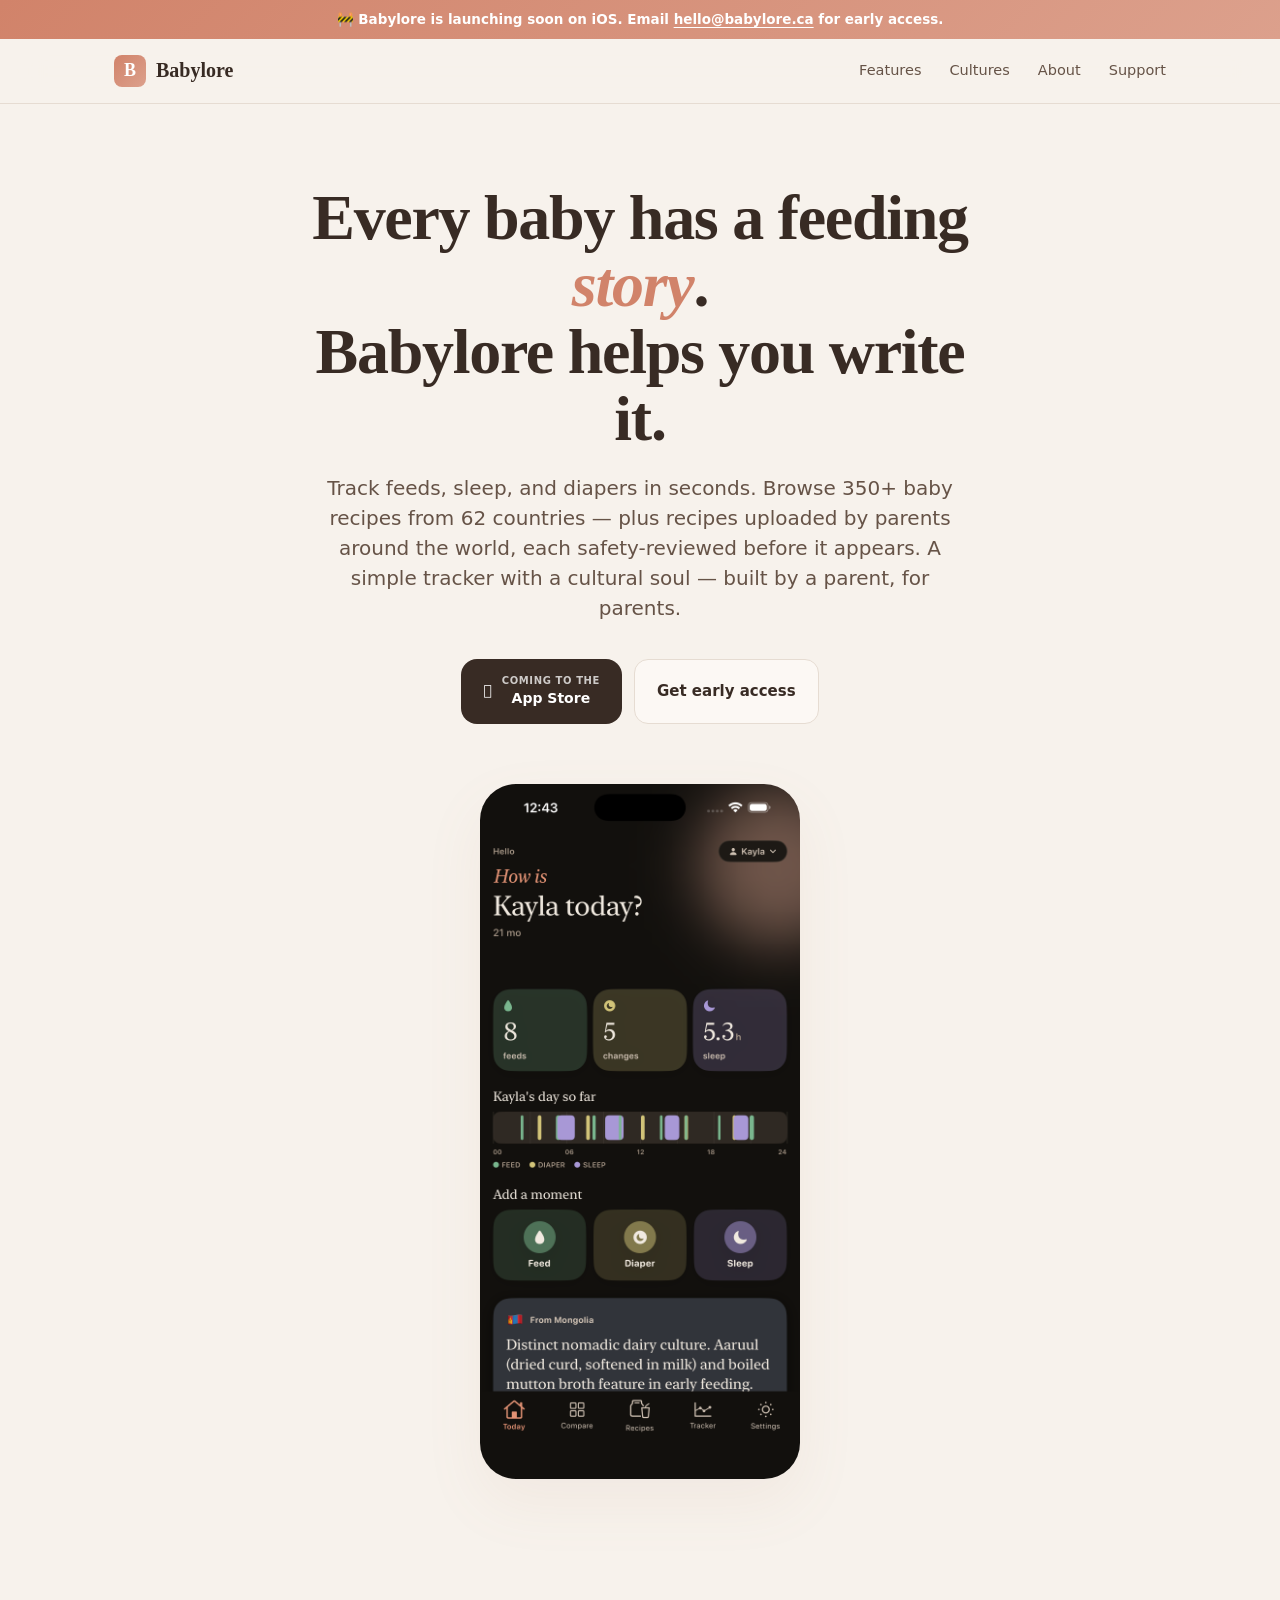
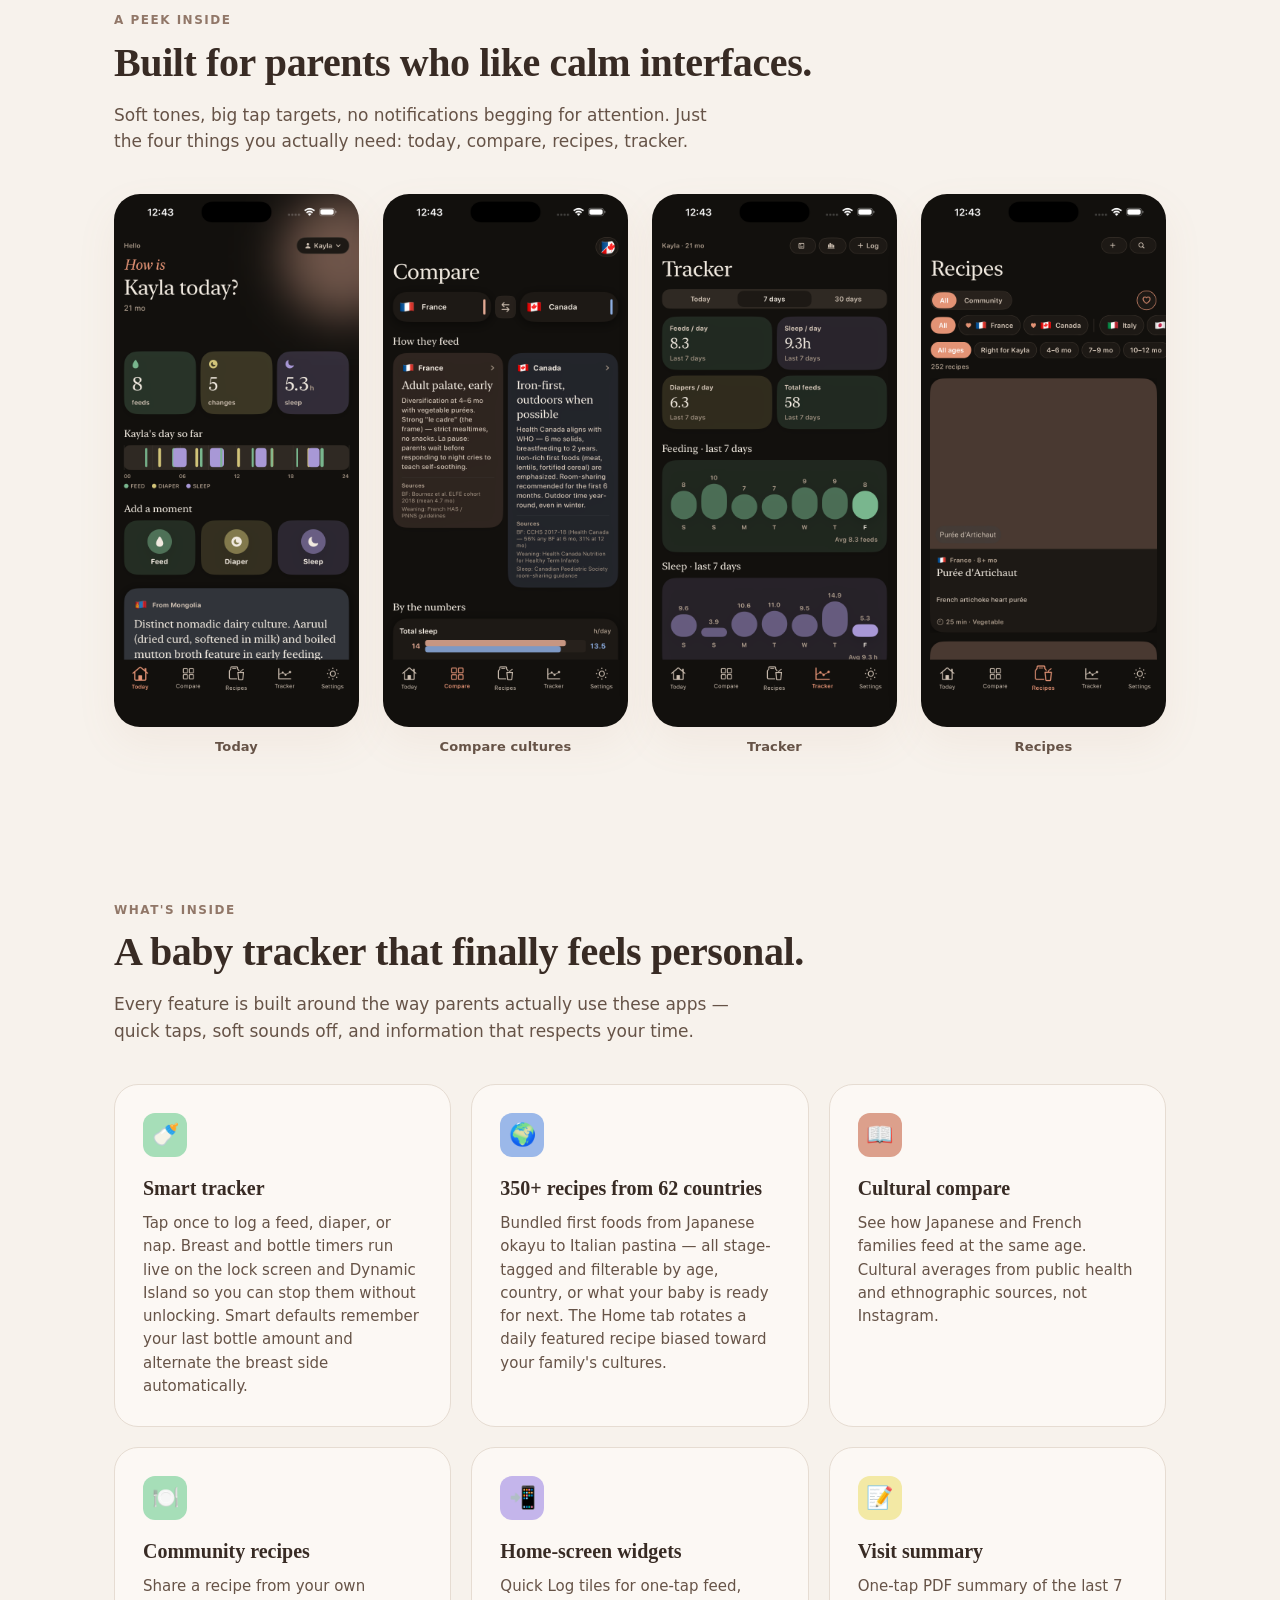
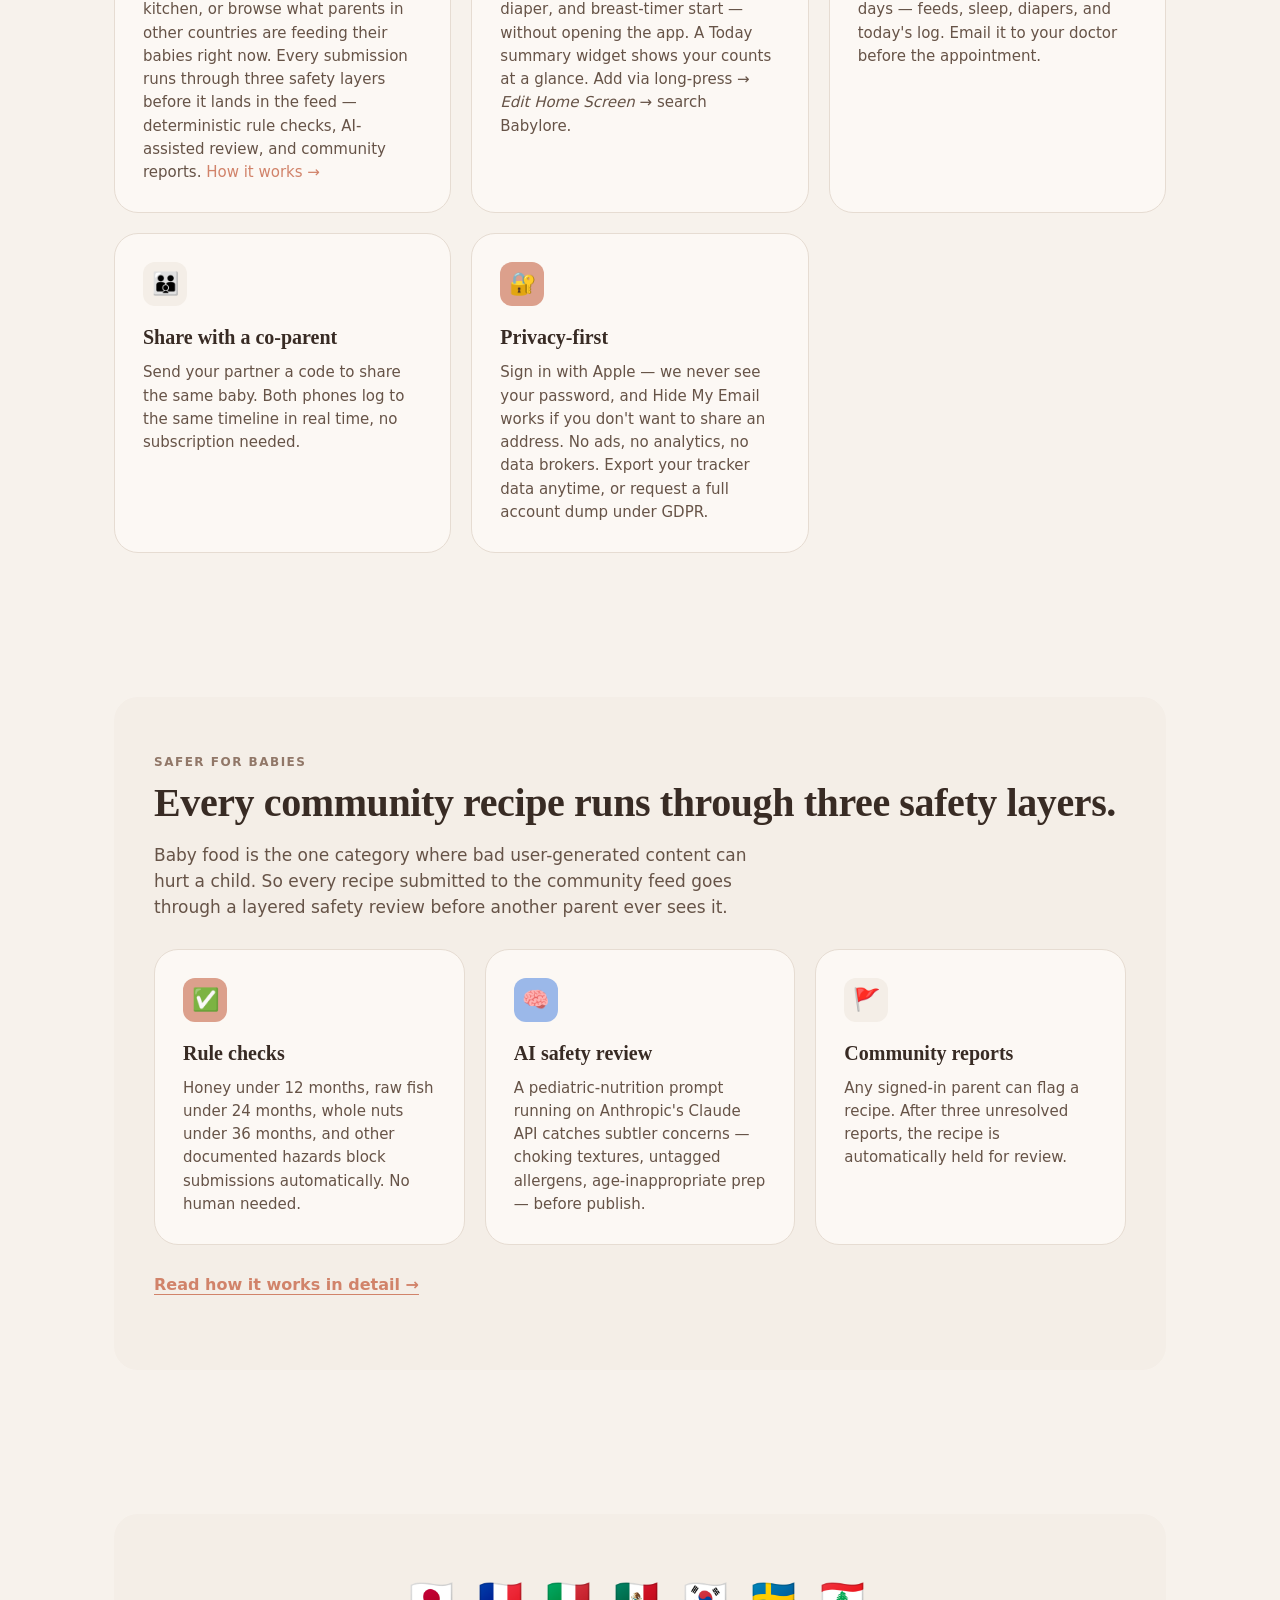
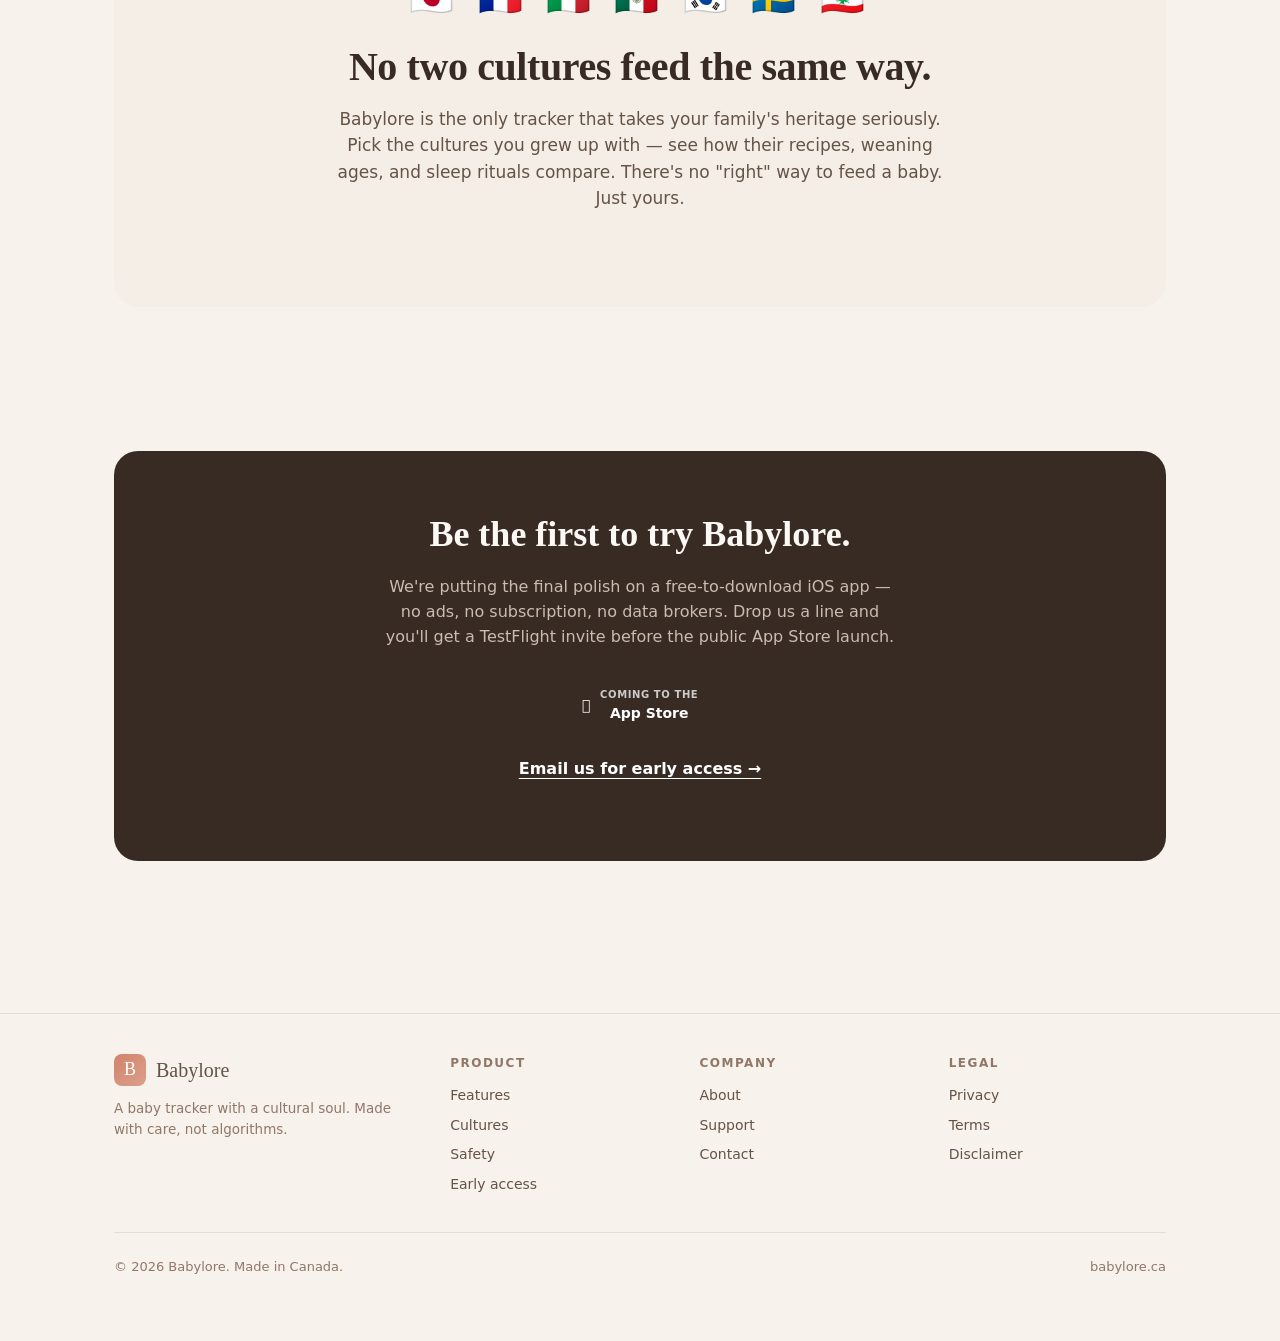
==== commit 51fb1d9a: "Rename Babytale to Babylore site-wide All seven HTML pages, README, style.css, sitemap.xml, robots.t" ====
--- a/index.html
+++ b/index.html
@@ -3,28 +3,28 @@
 <head>
   <meta charset="utf-8" />
   <meta name="viewport" content="width=device-width, initial-scale=1, viewport-fit=cover" />
-  <title>Babytale — feeding, sleep, and recipes from around the world</title>
+  <title>Babylore — feeding, sleep, and recipes from around the world</title>
   <meta name="description" content="A baby tracker that respects your heritage. Track feeds, sleep, and diapers. Browse 350+ baby recipes from 62 countries, plus recipes uploaded and safety-reviewed from parents around the world. Built for parents, not data brokers." />
   <meta name="theme-color" content="#F7F2EC" media="(prefers-color-scheme: light)" />
   <meta name="theme-color" content="#12100D" media="(prefers-color-scheme: dark)" />
 
-  <link rel="canonical" href="https://babytale.ca/" />
+  <link rel="canonical" href="https://babylore.ca/" />
 
   <!-- Open Graph -->
-  <meta property="og:title" content="Babytale — feeding, sleep, and recipes from around the world" />
+  <meta property="og:title" content="Babylore — feeding, sleep, and recipes from around the world" />
   <meta property="og:description" content="Track your baby. Discover what babies eat in 62 cultures." />
-  <meta property="og:url" content="https://babytale.ca/" />
+  <meta property="og:url" content="https://babylore.ca/" />
   <meta property="og:type" content="website" />
-  <meta property="og:image" content="https://babytale.ca/og-image.png" />
+  <meta property="og:image" content="https://babylore.ca/og-image.png" />
   <meta property="og:image:width" content="1200" />
   <meta property="og:image:height" content="630" />
-  <meta property="og:site_name" content="Babytale" />
+  <meta property="og:site_name" content="Babylore" />
 
   <!-- Twitter Card -->
   <meta name="twitter:card" content="summary_large_image" />
-  <meta name="twitter:title" content="Babytale — feeding, sleep, and recipes from around the world" />
+  <meta name="twitter:title" content="Babylore — feeding, sleep, and recipes from around the world" />
   <meta name="twitter:description" content="Track your baby. Discover what babies eat in 62 cultures." />
-  <meta name="twitter:image" content="https://babytale.ca/og-image.png" />
+  <meta name="twitter:image" content="https://babylore.ca/og-image.png" />
 
   <link rel="icon" href="/favicon.svg" type="image/svg+xml" />
   <link rel="stylesheet" href="/style.css" />
@@ -36,23 +36,23 @@
     "@graph": [
       {
         "@type": "Organization",
-        "@id": "https://babytale.ca/#org",
-        "name": "Babytale",
-        "url": "https://babytale.ca/",
-        "logo": "https://babytale.ca/app-icon.svg",
+        "@id": "https://babylore.ca/#org",
+        "name": "Babylore",
+        "url": "https://babylore.ca/",
+        "logo": "https://babylore.ca/app-icon.svg",
         "description": "A baby tracker that respects your heritage — feeds, sleep, diapers, and recipes from 62 cultures."
       },
       {
         "@type": "WebSite",
-        "@id": "https://babytale.ca/#website",
-        "url": "https://babytale.ca/",
-        "name": "Babytale",
-        "publisher": { "@id": "https://babytale.ca/#org" },
+        "@id": "https://babylore.ca/#website",
+        "url": "https://babylore.ca/",
+        "name": "Babylore",
+        "publisher": { "@id": "https://babylore.ca/#org" },
         "inLanguage": "en"
       },
       {
         "@type": "MobileApplication",
-        "name": "Babytale",
+        "name": "Babylore",
         "operatingSystem": "iOS",
         "applicationCategory": "LifestyleApplication",
         "offers": {
@@ -61,12 +61,12 @@
           "priceCurrency": "CAD"
         },
         "description": "Track feeds, sleep, and diapers. Browse 350+ baby recipes from 62 countries plus recipes from parents worldwide. Cloud sync, co-parent sharing, home-screen widgets — all free.",
-        "publisher": { "@id": "https://babytale.ca/#org" },
+        "publisher": { "@id": "https://babylore.ca/#org" },
         "screenshot": [
-          "https://babytale.ca/screenshots/today.png",
-          "https://babytale.ca/screenshots/compare.png",
-          "https://babytale.ca/screenshots/tracker.png",
-          "https://babytale.ca/screenshots/recipes.png"
+          "https://babylore.ca/screenshots/today.png",
+          "https://babylore.ca/screenshots/compare.png",
+          "https://babylore.ca/screenshots/tracker.png",
+          "https://babylore.ca/screenshots/recipes.png"
         ]
       }
     ]
@@ -77,8 +77,8 @@
   <!-- Pre-launch banner. Drop the whole element on the day the App
        Store goes live; nothing else depends on it. -->
   <div class="launch-banner">
-    🚧 Babytale is launching soon on iOS. Email
-    <a href="mailto:hello@babytale.ca?subject=Babytale%20early%20access">hello@babytale.ca</a>
+    🚧 Babylore is launching soon on iOS. Email
+    <a href="mailto:hello@babylore.ca?subject=Babylore%20early%20access">hello@babylore.ca</a>
     for early access.
   </div>
 
@@ -86,7 +86,7 @@
     <div class="container nav">
       <a href="/" class="brand">
         <span class="brand-mark">B</span>
-        <span>Babytale</span>
+        <span>Babylore</span>
       </a>
       <ul class="nav-links">
         <li><a href="/#features">Features</a></li>
@@ -104,7 +104,7 @@
       <div class="container-narrow">
         <h1>
           Every baby has a feeding <span class="accent">story</span>.<br />
-          Babytale helps you write it.
+          Babylore helps you write it.
         </h1>
         <p class="lede">
           Track feeds, sleep, and diapers in seconds. Browse 350+ baby recipes
@@ -118,20 +118,20 @@
             `.coming-soon-pill` element for the original `.app-store-badge`
             anchor and drop the global `.launch-banner` from every page.
           -->
-          <span class="coming-soon-pill" aria-label="Babytale is coming to the App Store">
+          <span class="coming-soon-pill" aria-label="Babylore is coming to the App Store">
             <span aria-hidden="true">&#xf8ff;</span>
             <span>
               <small>Coming to the</small>
               App Store
             </span>
           </span>
-          <a href="mailto:hello@babytale.ca?subject=Babytale%20early%20access" class="btn btn-ghost">Get early access</a>
+          <a href="mailto:hello@babylore.ca?subject=Babylore%20early%20access" class="btn btn-ghost">Get early access</a>
         </div>
 
         <div class="hero-phone">
           <img
             src="/screenshots/today.png"
-            alt="Babytale's Today screen showing Kayla's feeds, diapers, and sleep summary"
+            alt="Babylore's Today screen showing Kayla's feeds, diapers, and sleep summary"
             class="hero-phone-img"
             loading="eager"
             decoding="async"
@@ -237,7 +237,7 @@
               Quick Log tiles for one-tap feed, diaper, and breast-timer
               start — without opening the app. A Today summary widget
               shows your counts at a glance. Add via long-press →
-              <em>Edit Home Screen</em> → search Babytale.
+              <em>Edit Home Screen</em> → search Babylore.
             </p>
           </div>
 
@@ -279,7 +279,7 @@
     <!-- Safety -->
     <!--
       Trust signal for the community recipe feature. The cultural recipe
-      angle is babytale's moat, but UGC for baby food only works if parents
+      angle is babylore's moat, but UGC for baby food only works if parents
       believe the safety pipeline is real. This band surfaces the three
       layers up front so anyone evaluating the app sees them before the
       first download — and CTAs to /safety.html for the full version.
@@ -347,7 +347,7 @@
           </div>
           <h2 class="section-title">No two cultures feed the same way.</h2>
           <p class="section-lede" style="margin-left: auto; margin-right: auto; text-align: center;">
-            Babytale is the only tracker that takes your family's heritage
+            Babylore is the only tracker that takes your family's heritage
             seriously. Pick the cultures you grew up with — see how their
             recipes, weaning ages, and sleep rituals compare. There's no
             "right" way to feed a baby. Just yours.
@@ -360,9 +360,9 @@
     <section class="section">
       <div class="container">
         <div class="cta-band">
-          <h2>Be the first to try Babytale.</h2>
+          <h2>Be the first to try Babylore.</h2>
           <p>We're putting the final polish on a free-to-download iOS app — no ads, no subscription, no data brokers. Drop us a line and you'll get a TestFlight invite before the public App Store launch.</p>
-          <span class="coming-soon-pill" aria-label="Babytale is coming to the App Store">
+          <span class="coming-soon-pill" aria-label="Babylore is coming to the App Store">
             <span aria-hidden="true">&#xf8ff;</span>
             <span>
               <small>Coming to the</small>
@@ -370,7 +370,7 @@
             </span>
           </span>
           <p style="margin-top: 18px;">
-            <a href="mailto:hello@babytale.ca?subject=Babytale%20early%20access" style="color: white; font-weight: 700; text-decoration: underline; text-underline-offset: 4px;">Email us for early access →</a>
+            <a href="mailto:hello@babylore.ca?subject=Babylore%20early%20access" style="color: white; font-weight: 700; text-decoration: underline; text-underline-offset: 4px;">Email us for early access →</a>
           </p>
         </div>
       </div>
@@ -385,7 +385,7 @@
         <div class="footer-col footer-brand">
           <a href="/" class="brand">
             <span class="brand-mark">B</span>
-            <span>Babytale</span>
+            <span>Babylore</span>
           </a>
           <p>A baby tracker with a cultural soul. Made with care, not algorithms.</p>
         </div>
@@ -395,7 +395,7 @@
             <li><a href="/#features">Features</a></li>
             <li><a href="/#cultures">Cultures</a></li>
             <li><a href="/safety.html">Safety</a></li>
-            <li><a href="mailto:hello@babytale.ca?subject=Babytale%20early%20access">Early access</a></li>
+            <li><a href="mailto:hello@babylore.ca?subject=Babylore%20early%20access">Early access</a></li>
           </ul>
         </div>
         <div class="footer-col">
@@ -403,7 +403,7 @@
           <ul>
             <li><a href="/about.html">About</a></li>
             <li><a href="/support.html">Support</a></li>
-            <li><a href="mailto:hello@babytale.ca">Contact</a></li>
+            <li><a href="mailto:hello@babylore.ca">Contact</a></li>
           </ul>
         </div>
         <div class="footer-col">
@@ -416,8 +416,8 @@
         </div>
       </div>
       <div class="footer-meta">
-        <span>&copy; 2026 Babytale. Made in Canada.</span>
-        <span>babytale.ca</span>
+        <span>&copy; 2026 Babylore. Made in Canada.</span>
+        <span>babylore.ca</span>
       </div>
     </div>
   </footer>
--- a/style.css
+++ b/style.css
@@ -1,7 +1,7 @@
 /* ──────────────────────────────────────────────────────────────────
-   Babytale.ca — shared stylesheet
+   Babylore.ca — shared stylesheet
    ──────────────────────────────────────────────────────────────────
-   Brand-aligned with the iOS app palette in Babytale/Theme.swift.
+   Brand-aligned with the iOS app palette in Babylore/Theme.swift.
    Two themes: warm cream/coffee in light, warm charcoal in dark.
    System fonts only — no FOUT, instant first paint.
    ────────────────────────────────────────────────────────────────── */
@@ -92,7 +92,7 @@
 
 /* ─── Launch banner ────────────────────────────────────────────────
    Slim coral bar pinned above the site header on every page while
-   Babytale is still in pre-launch. Remove (or toggle .is-hidden) on
+   Babylore is still in pre-launch. Remove (or toggle .is-hidden) on
    the day the App Store goes live — the rest of the layout treats
    it as additive, so dropping the markup is enough.
 ─────────────────────────────────────────────────────────────────── */
